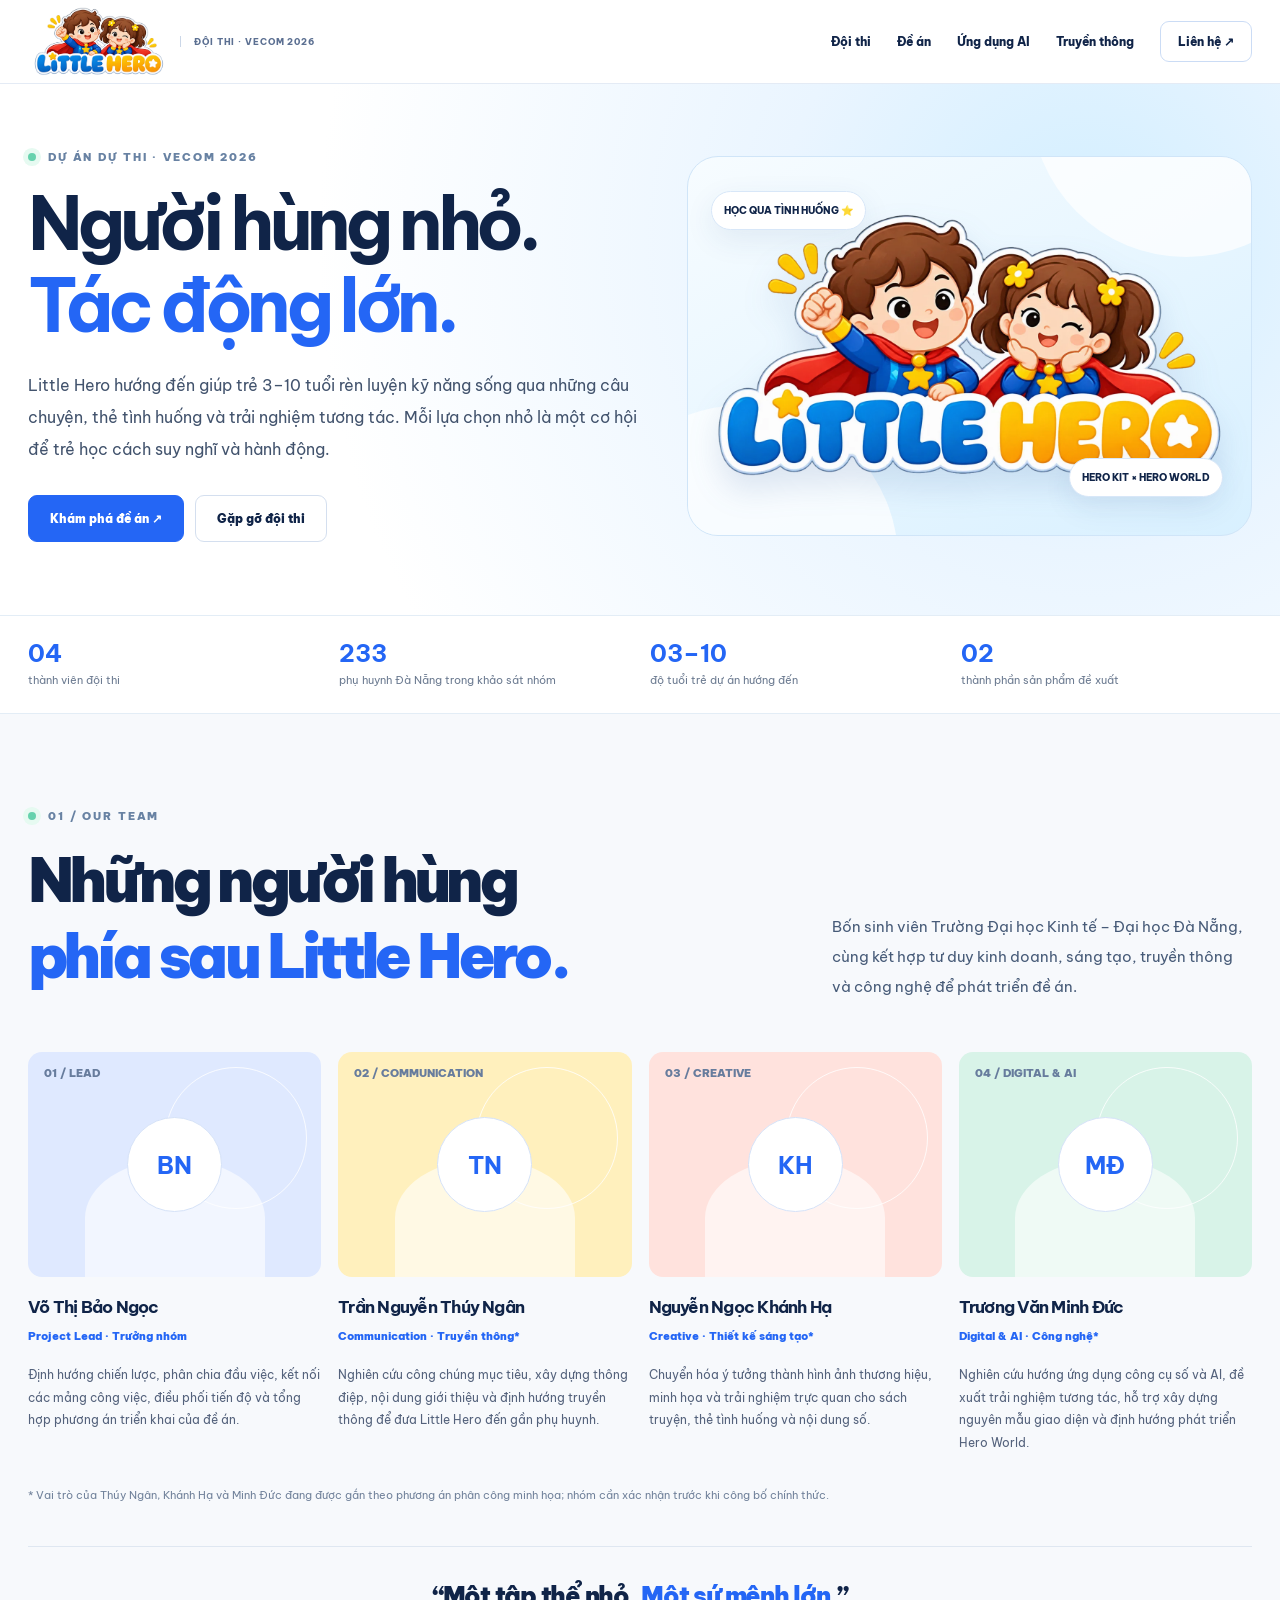
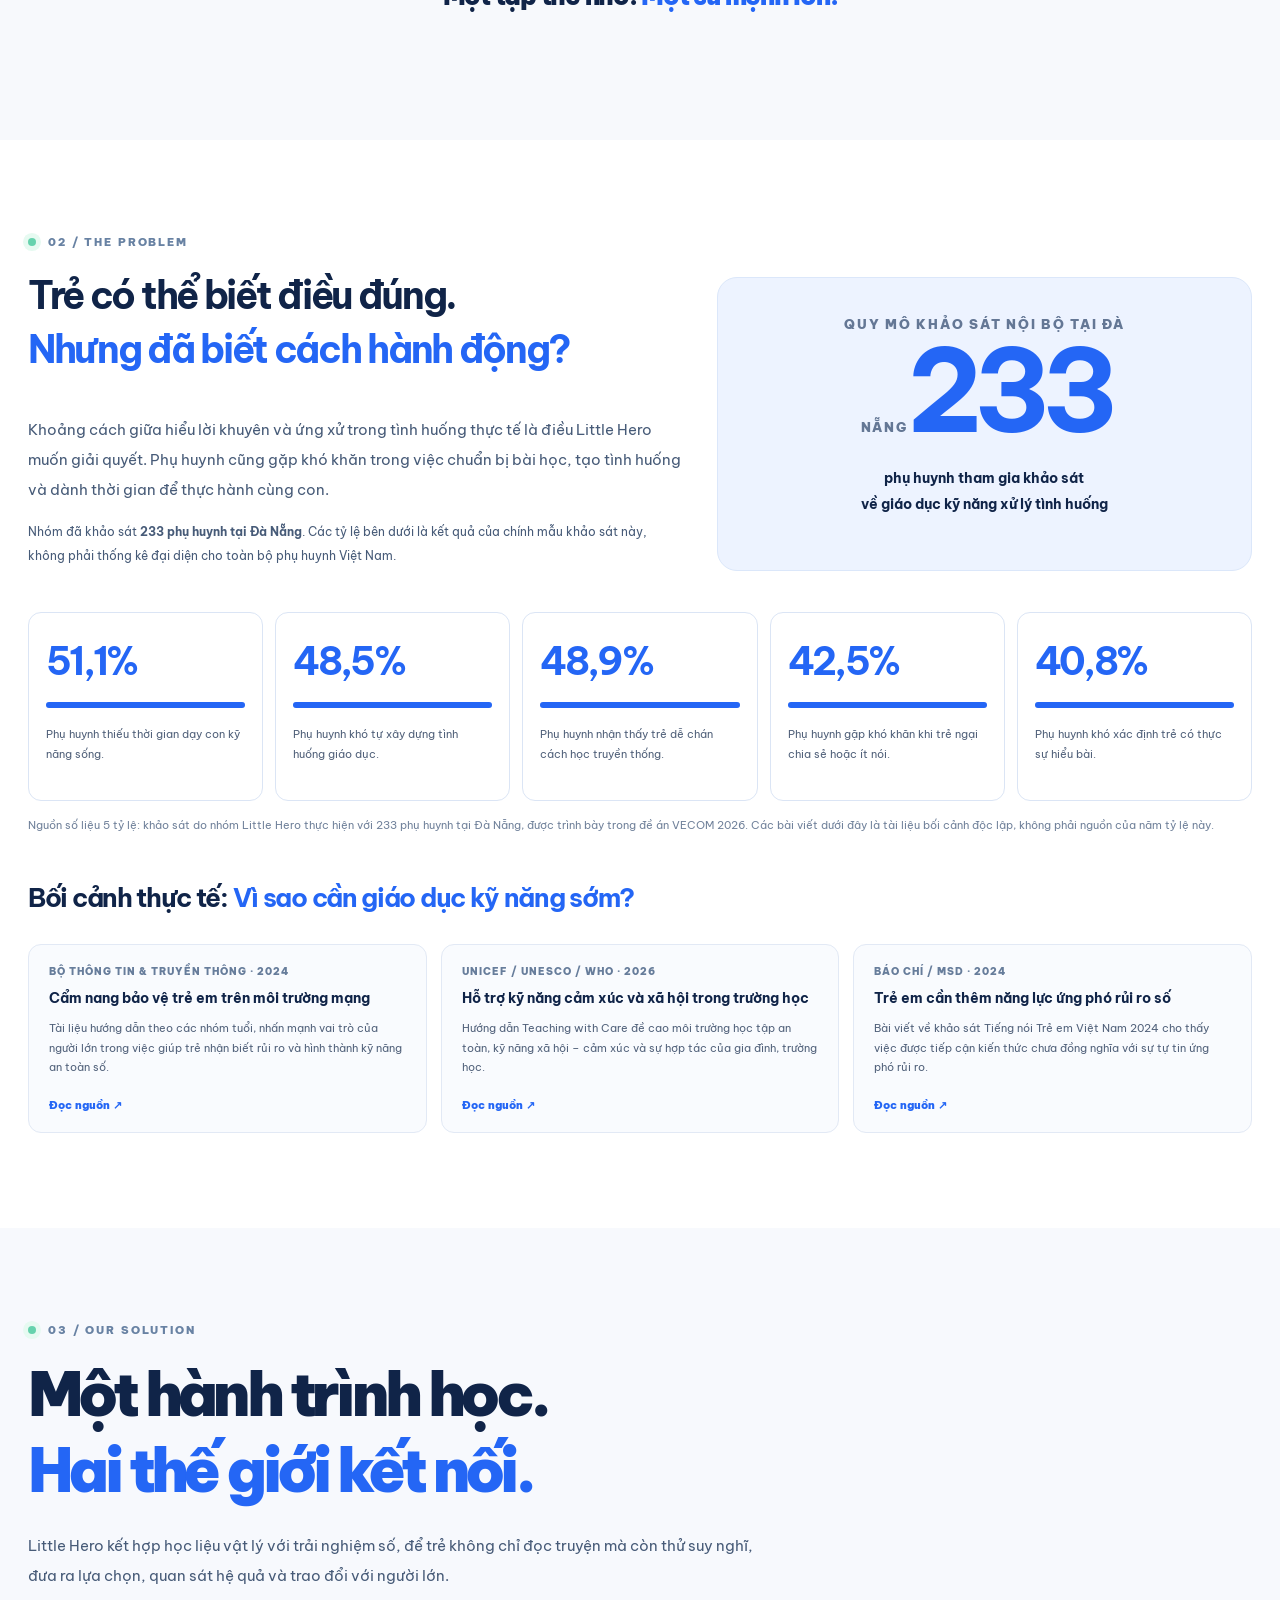
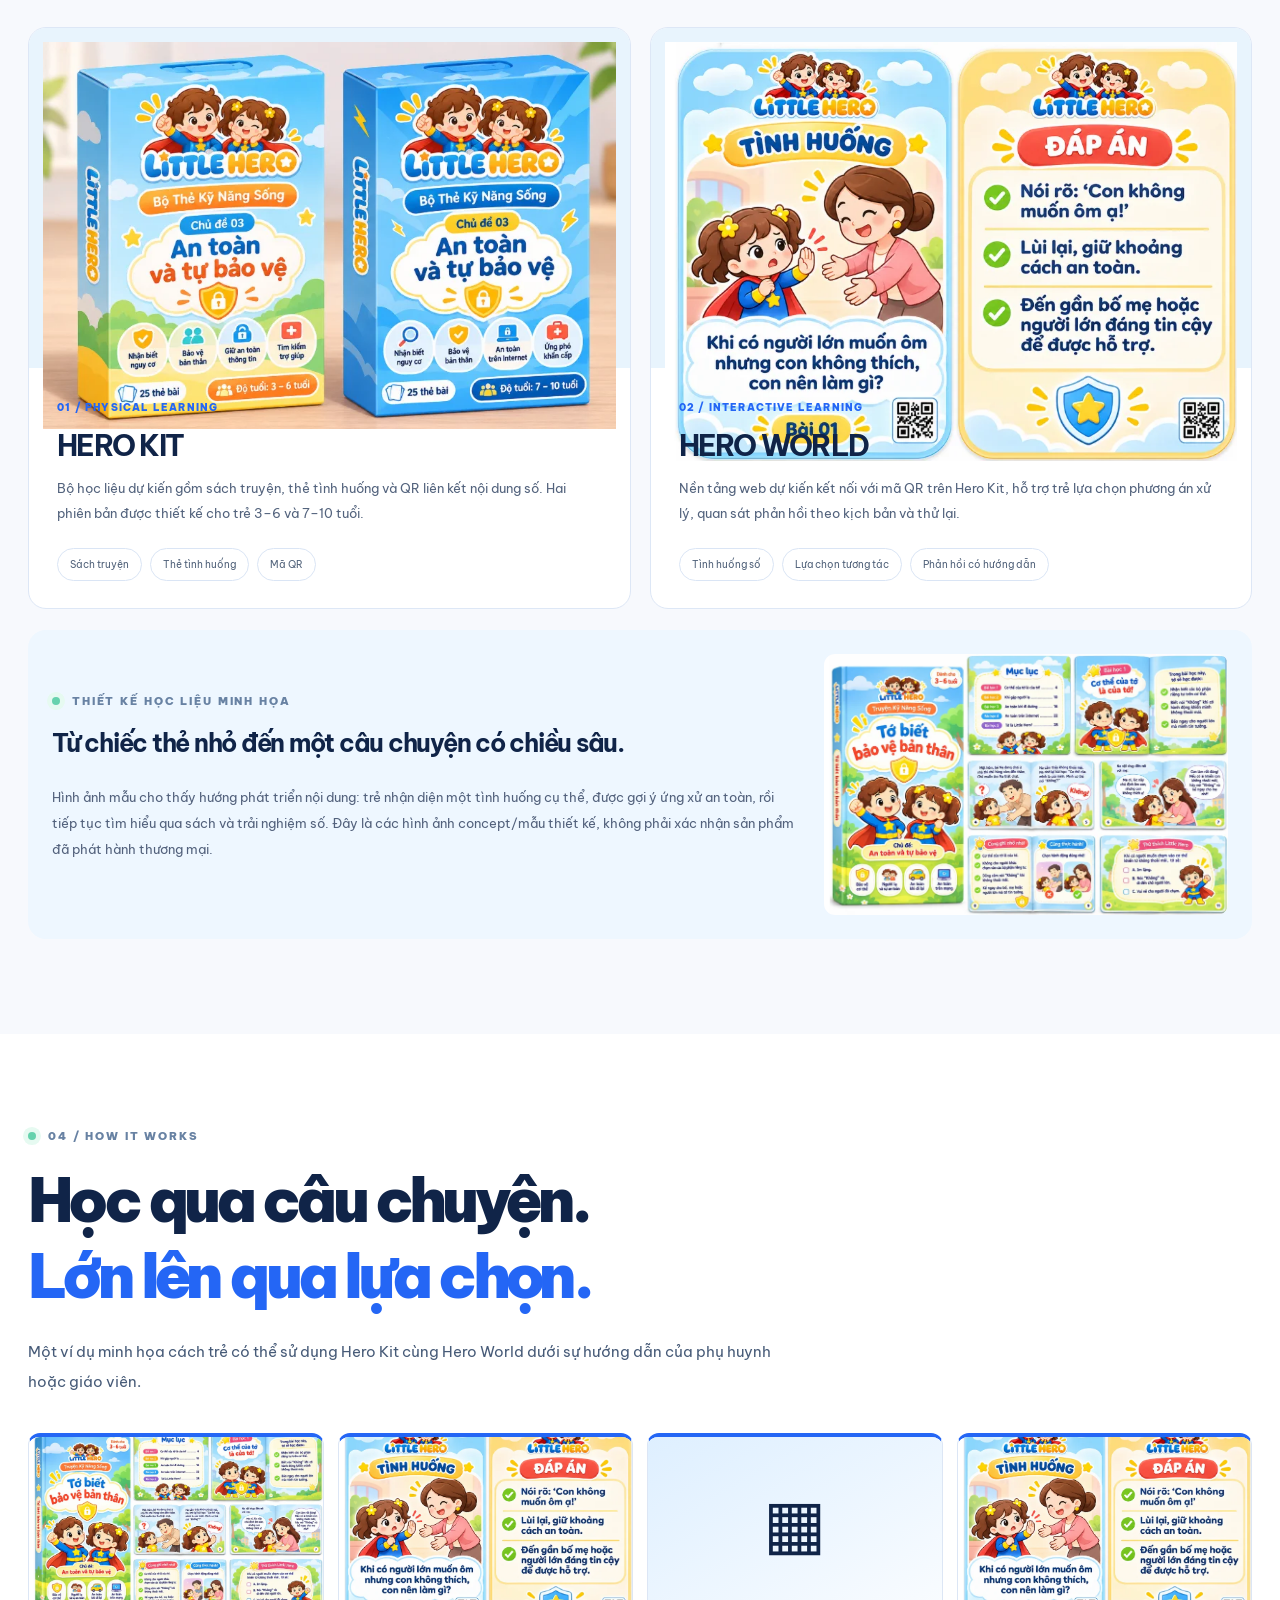
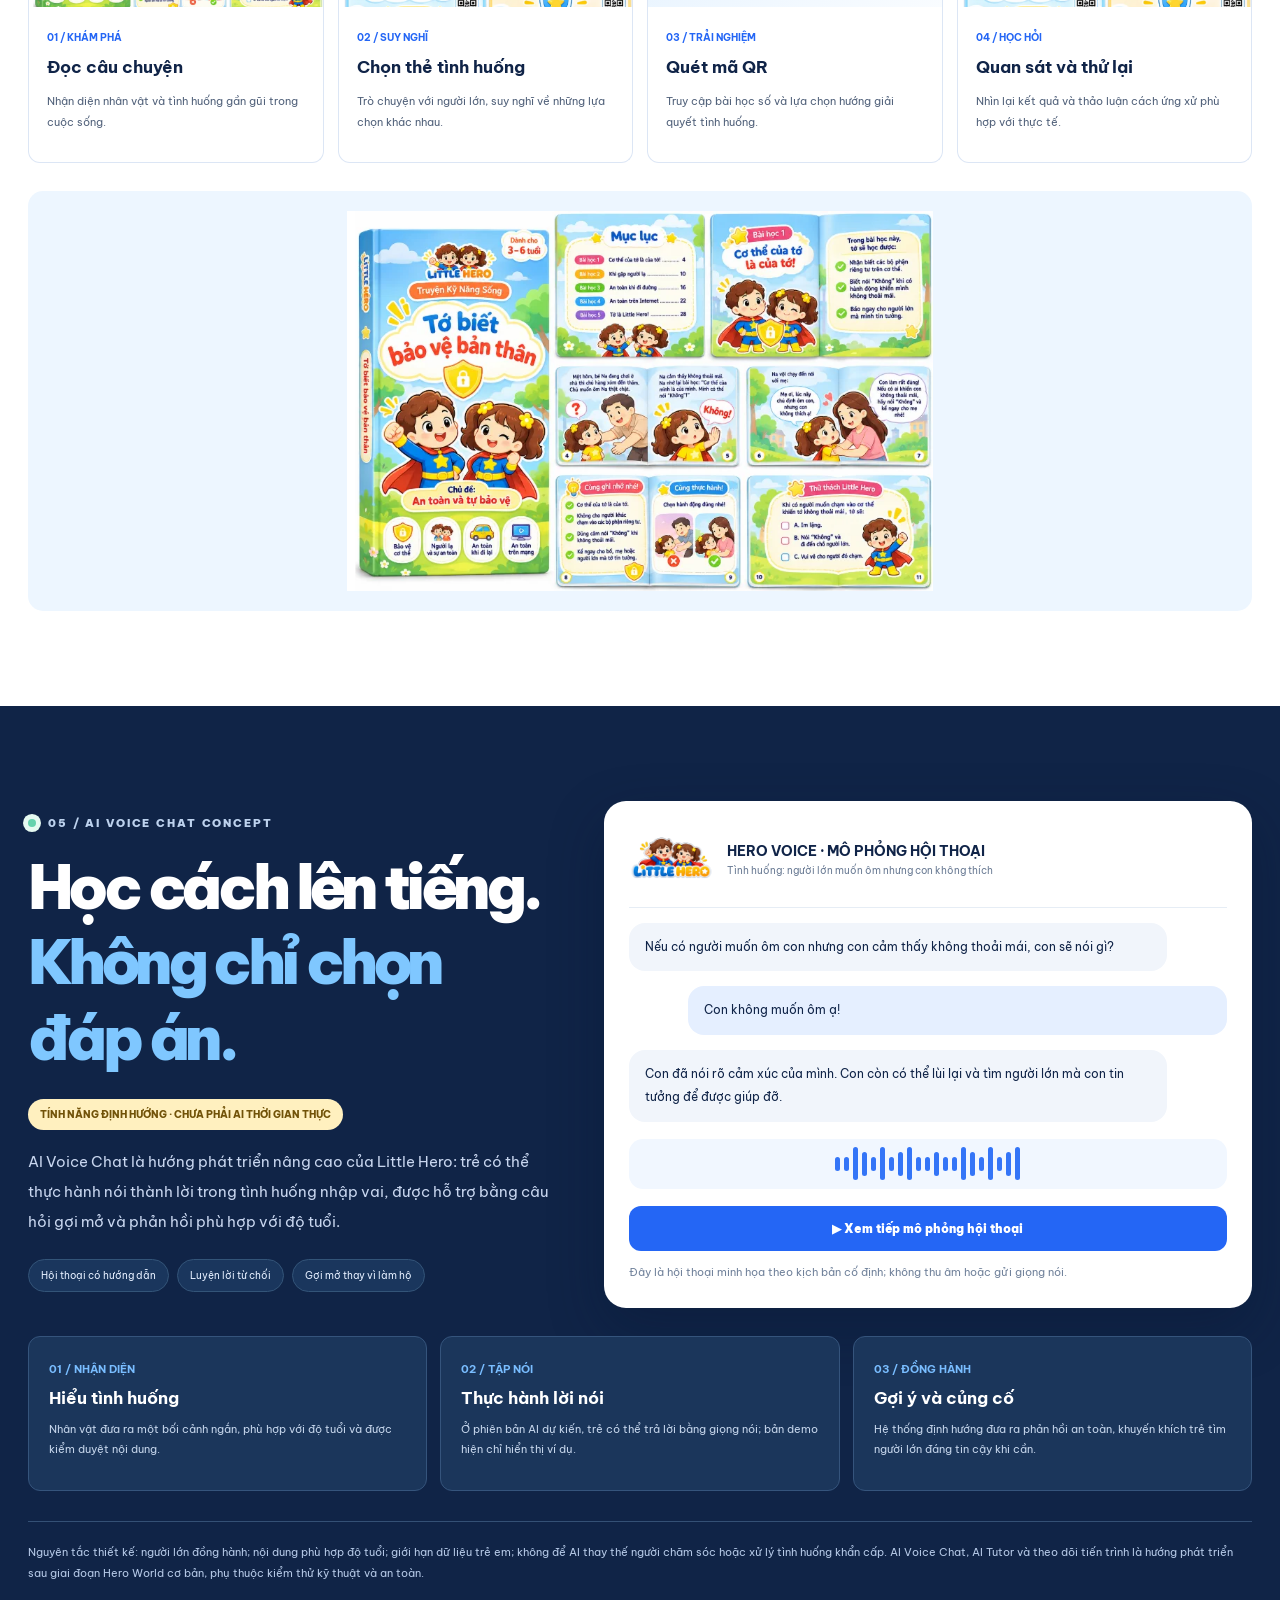
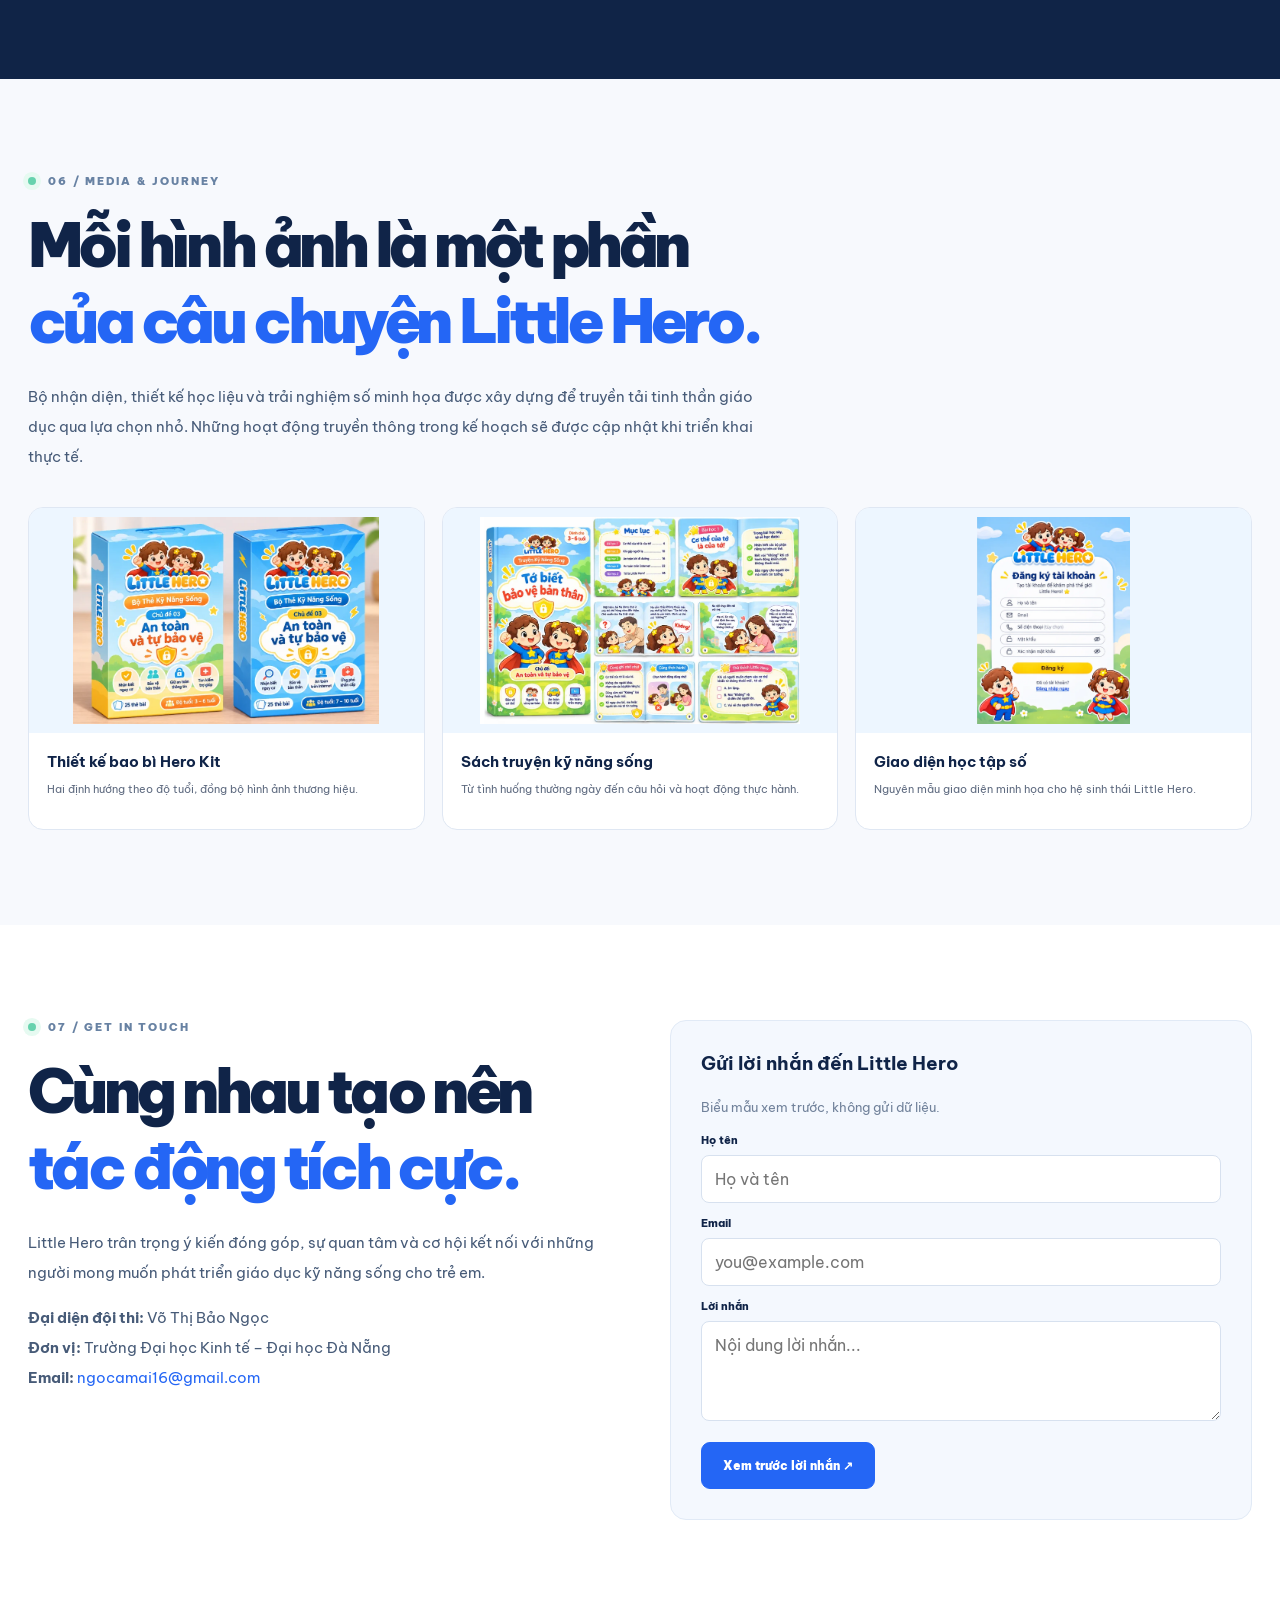
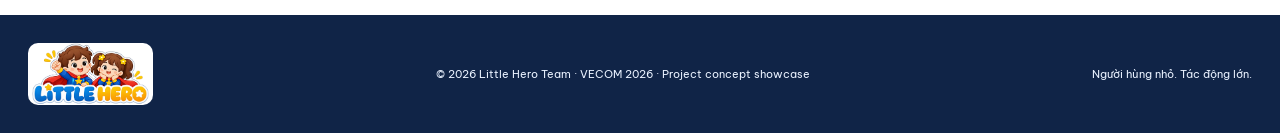
==== index.html @ a2d67148 "Redesign Little Hero site from supplied demo Co-authored-by: Copilot <223556219+Copilot@users.norepl" ====
<!doctype html><html lang="vi"><head><meta charset="utf-8"><meta name="viewport" content="width=device-width,initial-scale=1"><title>Little Hero | Hồ sơ đội thi VECOM 2026</title><meta name="description" content="Little Hero – dự án giáo dục kỹ năng sống cho trẻ em 3–10 tuổi, kết hợp Hero Kit và Hero World."><link rel="stylesheet" href="styles.css"></head><body>
<header class="nav"><div class="wrap nav-in"><a class="brand" href="#home" aria-label="Little Hero - về đầu trang"><img src="assets/little-hero-characters.webp" alt="Logo Little Hero"><small>ĐỘI THI · VECOM 2026</small></a><button class="menu" id="menu" aria-label="Mở menu">☰</button><nav class="navlinks" id="links"><a href="#team">Đội thi</a><a href="#project">Đề án</a><a href="#voice">Ứng dụng AI</a><a href="#media">Truyền thông</a><a class="contactlink" href="#contact">Liên hệ ↗</a></nav></div></header>
<main><section class="hero" id="home"><div class="wrap hero-in"><div><div class="eyebrow">Dự án dự thi · VECOM 2026</div><h1>Người hùng nhỏ.<br><span class="blue">Tác động lớn.</span></h1><p>Little Hero hướng đến giúp trẻ 3–10 tuổi rèn luyện kỹ năng sống qua những câu chuyện, thẻ tình huống và trải nghiệm tương tác. Mỗi lựa chọn nhỏ là một cơ hội để trẻ học cách suy nghĩ và hành động.</p><div class="btnrow"><a class="btn" href="#project">Khám phá đề án ↗</a><a class="btn secondary" href="#team">Gặp gỡ đội thi</a></div></div><div class="visual"><span class="floating float1">HỌC QUA TÌNH HUỐNG ⭐</span><img src="assets/little-hero-characters.webp" alt="Little Hero – hai nhân vật siêu anh hùng nhí"><span class="floating float2">HERO KIT × HERO WORLD</span></div></div></section>
<div class="miniband"><div class="wrap bandgrid"><div><b>04</b><small>thành viên đội thi</small></div><div><b>233</b><small>phụ huynh Đà Nẵng trong khảo sát nhóm</small></div><div><b>03–10</b><small>độ tuổi trẻ dự án hướng đến</small></div><div><b>02</b><small>thành phần sản phẩm đề xuất</small></div></div></div>
<section class="section team" id="team"><div class="wrap"><div class="eyebrow">01 / Our team</div><div class="flexhead"><div><h2 class="title">Những người hùng<br><span class="blue">phía sau Little Hero.</span></h2></div><p class="intro">Bốn sinh viên Trường Đại học Kinh tế – Đại học Đà Nẵng, cùng kết hợp tư duy kinh doanh, sáng tạo, truyền thông và công nghệ để phát triển đề án.</p></div><div class="members">
<article class="member"><div class="portrait"><small>01 / LEAD</small><strong>BN</strong></div><h3>Võ Thị Bảo Ngọc</h3><div class="role">Project Lead · Trưởng nhóm</div><p>Định hướng chiến lược, phân chia đầu việc, kết nối các mảng công việc, điều phối tiến độ và tổng hợp phương án triển khai của đề án.</p></article>
<article class="member"><div class="portrait"><small>02 / COMMUNICATION</small><strong>TN</strong></div><h3>Trần Nguyễn Thúy Ngân</h3><div class="role">Communication · Truyền thông*</div><p>Nghiên cứu công chúng mục tiêu, xây dựng thông điệp, nội dung giới thiệu và định hướng truyền thông để đưa Little Hero đến gần phụ huynh.</p></article>
<article class="member"><div class="portrait"><small>03 / CREATIVE</small><strong>KH</strong></div><h3>Nguyễn Ngọc Khánh Hạ</h3><div class="role">Creative · Thiết kế sáng tạo*</div><p>Chuyển hóa ý tưởng thành hình ảnh thương hiệu, minh họa và trải nghiệm trực quan cho sách truyện, thẻ tình huống và nội dung số.</p></article>
<article class="member"><div class="portrait"><small>04 / DIGITAL & AI</small><strong>MĐ</strong></div><h3>Trương Văn Minh Đức</h3><div class="role">Digital & AI · Công nghệ*</div><p>Nghiên cứu hướng ứng dụng công cụ số và AI, đề xuất trải nghiệm tương tác, hỗ trợ xây dựng nguyên mẫu giao diện và định hướng phát triển Hero World.</p></article>
</div><div class="note" style="margin-top:19px">* Vai trò của Thúy Ngân, Khánh Hạ và Minh Đức đang được gắn theo phương án phân công minh họa; nhóm cần xác nhận trước khi công bố chính thức.</div><div class="teamquote">“Một tập thể nhỏ. <span class="blue">Một sứ mệnh lớn.</span>”</div></div></section>
<section class="section" id="project"><div class="wrap"><div class="eyebrow">02 / The problem</div><div class="problem-grid"><div><h3>Trẻ có thể biết điều đúng.<br><span class="blue">Nhưng đã biết cách hành động?</span></h3><p class="intro">Khoảng cách giữa hiểu lời khuyên và ứng xử trong tình huống thực tế là điều Little Hero muốn giải quyết. Phụ huynh cũng gặp khó khăn trong việc chuẩn bị bài học, tạo tình huống và dành thời gian để thực hành cùng con.</p><p class="intro" style="font-size:12px">Nhóm đã khảo sát <b>233 phụ huynh tại Đà Nẵng</b>. Các tỷ lệ bên dưới là kết quả của chính mẫu khảo sát này, không phải thống kê đại diện cho toàn bộ phụ huynh Việt Nam.</p></div><div class="bigstat"><small>QUY MÔ KHẢO SÁT NỘI BỘ TẠI ĐÀ NẴNG</small><b>233</b><h4>phụ huynh tham gia khảo sát<br>về giáo dục kỹ năng xử lý tình huống</h4></div></div><div class="stats"><article class="stat"><b>51,1%</b><div class="progress"><span style="width:51,1%"></span></div><p>Phụ huynh thiếu thời gian dạy con kỹ năng sống.</p></article><article class="stat"><b>48,5%</b><div class="progress"><span style="width:48,5%"></span></div><p>Phụ huynh khó tự xây dựng tình huống giáo dục.</p></article><article class="stat"><b>48,9%</b><div class="progress"><span style="width:48,9%"></span></div><p>Phụ huynh nhận thấy trẻ dễ chán cách học truyền thống.</p></article><article class="stat"><b>42,5%</b><div class="progress"><span style="width:42,5%"></span></div><p>Phụ huynh gặp khó khăn khi trẻ ngại chia sẻ hoặc ít nói.</p></article><article class="stat"><b>40,8%</b><div class="progress"><span style="width:40,8%"></span></div><p>Phụ huynh khó xác định trẻ có thực sự hiểu bài.</p></article></div><p class="note" style="margin-top:15px">Nguồn số liệu 5 tỷ lệ: khảo sát do nhóm Little Hero thực hiện với 233 phụ huynh tại Đà Nẵng, được trình bày trong đề án VECOM 2026. Các bài viết dưới đây là tài liệu bối cảnh độc lập, không phải nguồn của năm tỷ lệ này.</p>
<h3 style="margin-top:45px;font-size:26px;letter-spacing:-.05em">Bối cảnh thực tế: <span class="blue">Vì sao cần giáo dục kỹ năng sớm?</span></h3><div class="evidence"><article><small>BỘ THÔNG TIN & TRUYỀN THÔNG · 2024</small><b>Cẩm nang bảo vệ trẻ em trên môi trường mạng</b><p>Tài liệu hướng dẫn theo các nhóm tuổi, nhấn mạnh vai trò của người lớn trong việc giúp trẻ nhận biết rủi ro và hình thành kỹ năng an toàn số.</p><a target="_blank" rel="noopener" href="https://mst.gov.vn/ra-mat-cam-nang-bao-ve-tre-em-tren-moi-truong-mang-nam-2024-197241219110837884.htm">Đọc nguồn ↗</a></article><article><small>UNICEF / UNESCO / WHO · 2026</small><b>Hỗ trợ kỹ năng cảm xúc và xã hội trong trường học</b><p>Hướng dẫn Teaching with Care đề cao môi trường học tập an toàn, kỹ năng xã hội – cảm xúc và sự hợp tác của gia đình, trường học.</p><a target="_blank" rel="noopener" href="https://www.who.int/publications/i/item/9789240124912">Đọc nguồn ↗</a></article><article><small>BÁO CHÍ / MSD · 2024</small><b>Trẻ em cần thêm năng lực ứng phó rủi ro số</b><p>Bài viết về khảo sát Tiếng nói Trẻ em Việt Nam 2024 cho thấy việc được tiếp cận kiến thức chưa đồng nghĩa với sự tự tin ứng phó rủi ro.</p><a target="_blank" rel="noopener" href="https://ictvietnam.vn/ba-giai-phap-nham-ho-tro-bao-ve-tre-em-an-toan-tren-moi-truong-mang-67249.html">Đọc nguồn ↗</a></article></div></div></section>
<section class="section soft"><div class="wrap"><div class="eyebrow">03 / Our solution</div><h2 class="title">Một hành trình học.<br><span class="blue">Hai thế giới kết nối.</span></h2><p class="intro">Little Hero kết hợp học liệu vật lý với trải nghiệm số, để trẻ không chỉ đọc truyện mà còn thử suy nghĩ, đưa ra lựa chọn, quan sát hệ quả và trao đổi với người lớn.</p><div class="products"><article class="productcard"><div class="productimage"><img src="assets/hero-kit-packaging.webp" alt="Mockup hộp Hero Kit hai nhóm tuổi"></div><div class="content"><small>01 / PHYSICAL LEARNING</small><h3>HERO KIT</h3><p>Bộ học liệu dự kiến gồm sách truyện, thẻ tình huống và QR liên kết nội dung số. Hai phiên bản được thiết kế cho trẻ 3–6 và 7–10 tuổi.</p><div class="chips"><span>Sách truyện</span><span>Thẻ tình huống</span><span>Mã QR</span></div></div></article><article class="productcard"><div class="productimage"><img src="assets/hero-kit-cards.webp" alt="Mẫu thẻ tình huống và đáp án Little Hero"></div><div class="content"><small>02 / INTERACTIVE LEARNING</small><h3>HERO WORLD</h3><p>Nền tảng web dự kiến kết nối với mã QR trên Hero Kit, hỗ trợ trẻ lựa chọn phương án xử lý, quan sát phản hồi theo kịch bản và thử lại.</p><div class="chips"><span>Tình huống số</span><span>Lựa chọn tương tác</span><span>Phản hồi có hướng dẫn</span></div></div></article></div><div class="feature"><div><div class="eyebrow">Thiết kế học liệu minh họa</div><h3>Từ chiếc thẻ nhỏ đến một câu chuyện có chiều sâu.</h3><p>Hình ảnh mẫu cho thấy hướng phát triển nội dung: trẻ nhận diện một tình huống cụ thể, được gợi ý ứng xử an toàn, rồi tiếp tục tìm hiểu qua sách và trải nghiệm số. Đây là các hình ảnh concept/mẫu thiết kế, không phải xác nhận sản phẩm đã phát hành thương mại.</p></div><img src="assets/little-hero-storybook.webp" alt="Các trang truyện và bài tập thực hành Little Hero"></div></div></section>
<section class="section"><div class="wrap"><div class="eyebrow">04 / How it works</div><h2 class="title">Học qua câu chuyện.<br><span class="blue">Lớn lên qua lựa chọn.</span></h2><p class="intro">Một ví dụ minh họa cách trẻ có thể sử dụng Hero Kit cùng Hero World dưới sự hướng dẫn của phụ huynh hoặc giáo viên.</p><div class="steps"><article class="step"><img src="assets/little-hero-storybook.webp" alt="Bìa và các trang sách truyện"><div class="steptext"><b>01 / KHÁM PHÁ</b><h3>Đọc câu chuyện</h3><p>Nhận diện nhân vật và tình huống gần gũi trong cuộc sống.</p></div></article><article class="step"><img src="assets/hero-kit-cards.webp" alt="Bộ thẻ tình huống"><div class="steptext"><b>02 / SUY NGHĨ</b><h3>Chọn thẻ tình huống</h3><p>Trò chuyện với người lớn, suy nghĩ về những lựa chọn khác nhau.</p></div></article><article class="step"><div style="height:170px;display:grid;place-items:center;background:linear-gradient(150deg,#deefff,#f9fcff)"><span style="font-size:67px">▦</span></div><div class="steptext"><b>03 / TRẢI NGHIỆM</b><h3>Quét mã QR</h3><p>Truy cập bài học số và lựa chọn hướng giải quyết tình huống.</p></div></article><article class="step"><img src="assets/hero-kit-cards.webp" alt="Gợi ý phương án và phản hồi trên thẻ"><div class="steptext"><b>04 / HỌC HỎI</b><h3>Quan sát và thử lại</h3><p>Nhìn lại kết quả và thảo luận cách ứng xử phù hợp với thực tế.</p></div></article></div><div class="visualflow"><img src="assets/little-hero-storybook.webp" alt="Minh họa sách truyện từng trang từ câu chuyện đến phần thực hành"></div></div></section>
<section class="section voice" id="voice"><div class="wrap"><div class="voicegrid"><div><div class="eyebrow">05 / AI Voice Chat concept</div><h2 class="title">Học cách lên tiếng.<br><span style="color:#7fc7ff">Không chỉ chọn đáp án.</span></h2><span class="mini-flag">TÍNH NĂNG ĐỊNH HƯỚNG · CHƯA PHẢI AI THỜI GIAN THỰC</span><p class="intro">AI Voice Chat là hướng phát triển nâng cao của Little Hero: trẻ có thể thực hành nói thành lời trong tình huống nhập vai, được hỗ trợ bằng câu hỏi gợi mở và phản hồi phù hợp với độ tuổi.</p><div class="chips"><span>Hội thoại có hướng dẫn</span><span>Luyện lời từ chối</span><span>Gợi mở thay vì làm hộ</span></div></div><div class="voicepanel"><div class="voicehead"><img src="assets/little-hero-characters.webp" alt="Logo Little Hero"><div><strong>HERO VOICE · MÔ PHỎNG HỘI THOẠI</strong><small>Tình huống: người lớn muốn ôm nhưng con không thích</small></div></div><div class="bubble ai">Nếu có người muốn ôm con nhưng con cảm thấy không thoải mái, con sẽ nói gì?</div><div class="bubble user">Con không muốn ôm ạ!</div><div class="bubble ai">Con đã nói rõ cảm xúc của mình. Con còn có thể lùi lại và tìm người lớn mà con tin tưởng để được giúp đỡ.</div><div class="wave"><i></i><i></i><i></i><i></i><i></i><i></i><i></i><i></i><i></i><i></i><i></i><i></i><i></i><i></i><i></i><i></i><i></i><i></i><i></i><i></i><i></i></div><button class="mic" id="voice-btn" type="button">▶ Xem tiếp mô phỏng hội thoại</button><p class="note" id="voice-note" style="margin:12px 0 0">Đây là hội thoại minh họa theo kịch bản cố định; không thu âm hoặc gửi giọng nói.</p></div></div><div class="workflow"><article><b>01 / NHẬN DIỆN</b><h3>Hiểu tình huống</h3><p>Nhân vật đưa ra một bối cảnh ngắn, phù hợp với độ tuổi và được kiểm duyệt nội dung.</p></article><article><b>02 / TẬP NÓI</b><h3>Thực hành lời nói</h3><p>Ở phiên bản AI dự kiến, trẻ có thể trả lời bằng giọng nói; bản demo hiện chỉ hiển thị ví dụ.</p></article><article><b>03 / ĐỒNG HÀNH</b><h3>Gợi ý và củng cố</h3><p>Hệ thống định hướng đưa ra phản hồi an toàn, khuyến khích trẻ tìm người lớn đáng tin cậy khi cần.</p></article></div><div class="voicesafety">Nguyên tắc thiết kế: người lớn đồng hành; nội dung phù hợp độ tuổi; giới hạn dữ liệu trẻ em; không để AI thay thế người chăm sóc hoặc xử lý tình huống khẩn cấp. AI Voice Chat, AI Tutor và theo dõi tiến trình là hướng phát triển sau giai đoạn Hero World cơ bản, phụ thuộc kiểm thử kỹ thuật và an toàn.</div></div></section>
<section class="section soft" id="media"><div class="wrap"><div class="eyebrow">06 / Media & journey</div><h2 class="title">Mỗi hình ảnh là một phần<br><span class="blue">của câu chuyện Little Hero.</span></h2><p class="intro">Bộ nhận diện, thiết kế học liệu và trải nghiệm số minh họa được xây dựng để truyền tải tinh thần giáo dục qua lựa chọn nhỏ. Những hoạt động truyền thông trong kế hoạch sẽ được cập nhật khi triển khai thực tế.</p><div class="gallery"><article><img src="assets/hero-kit-packaging.webp" alt="Bộ hộp sản phẩm Hero Kit"><div><b>Thiết kế bao bì Hero Kit</b><p>Hai định hướng theo độ tuổi, đồng bộ hình ảnh thương hiệu.</p></div></article><article><img src="assets/little-hero-storybook.webp" alt="Bộ truyện tranh minh họa"><div><b>Sách truyện kỹ năng sống</b><p>Từ tình huống thường ngày đến câu hỏi và hoạt động thực hành.</p></div></article><article><img src="assets/hero-world-registration-concept.webp" alt="Giao diện đăng ký tài khoản Little Hero"><div><b>Giao diện học tập số</b><p>Nguyên mẫu giao diện minh họa cho hệ sinh thái Little Hero.</p></div></article></div></div></section>
<section class="section" id="contact"><div class="wrap contact-grid"><div><div class="eyebrow">07 / Get in touch</div><h2 class="title">Cùng nhau tạo nên<br><span class="blue">tác động tích cực.</span></h2><p class="intro">Little Hero trân trọng ý kiến đóng góp, sự quan tâm và cơ hội kết nối với những người mong muốn phát triển giáo dục kỹ năng sống cho trẻ em.</p><p class="intro"><b>Đại diện đội thi:</b> Võ Thị Bảo Ngọc<br><b>Đơn vị:</b> Trường Đại học Kinh tế – Đại học Đà Nẵng<br><b>Email:</b> <a style="color:var(--blue)" href="mailto:ngocamai16@gmail.com">ngocamai16@gmail.com</a></p></div><div class="contact-card"><h3>Gửi lời nhắn đến Little Hero</h3><p class="note">Biểu mẫu xem trước, không gửi dữ liệu.</p><form id="contactform"><label for="name">Họ tên</label><input id="name" required placeholder="Họ và tên"><label for="email">Email</label><input id="email" type="email" required placeholder="you@example.com"><label for="message">Lời nhắn</label><textarea id="message" required placeholder="Nội dung lời nhắn..."></textarea><button type="submit" class="btn" style="margin-top:17px">Xem trước lời nhắn ↗</button></form></div></div></section></main>
<footer class="footer"><div class="wrap foot"><img src="assets/little-hero-characters.webp" alt="Logo Little Hero"><span>© 2026 Little Hero Team · VECOM 2026 · Project concept showcase</span><span>Người hùng nhỏ. Tác động lớn.</span></div></footer>
<div class="modal" id="modal" role="dialog" aria-modal="true"><div><h3>Xem trước lời nhắn</h3><div id="preview"></div><small class="muted">Không có thông tin nào được gửi đi.</small><br><button class="btn" id="close-modal">Đóng</button></div></div>
<script src="script.js" defer></script></body></html>
---- styles.css ----
@import url('https://fonts.googleapis.com/css2?family=Be+Vietnam+Pro:wght@400;500;600;700;800;900&display=swap');
:root{--ink:#102448;--muted:#5d6c85;--blue:#2466f5;--sky:#d7f1ff;--gold:#ffb900;--line:#dfe7f1;--soft:#f6f9fd}*{box-sizing:border-box}html{scroll-behavior:smooth;scroll-padding-top:95px}body{margin:0;color:var(--ink);font-family:'Be Vietnam Pro',Arial,sans-serif;background:white}img{max-width:100%;display:block}a{color:inherit;text-decoration:none}button,input,textarea{font:inherit}button{cursor:pointer}.wrap{width:min(1250px,calc(100% - 56px));margin:auto}.nav{height:84px;position:sticky;z-index:90;top:0;border-bottom:1px solid #e4ebf5;background:#ffffffed;backdrop-filter:blur(18px)}.nav-in{height:100%;display:flex;align-items:center;justify-content:space-between;gap:25px}.brand{display:flex;align-items:center;gap:10px}.brand img{width:142px;height:69px;object-fit:contain}.brand small{font-size:9px;font-weight:800;letter-spacing:.1em;color:#5c7092;border-left:1px solid #cbd7e8;padding-left:13px}.navlinks{display:flex;align-items:center;gap:26px}.navlinks a{font-size:12px;font-weight:800;white-space:nowrap}.navlinks a:hover,.navlinks a.active{color:var(--blue)}.navlinks .contactlink{border:1px solid #cbdcf5;border-radius:9px;padding:12px 17px}.menu{display:none;background:white;border:1px solid var(--line);border-radius:8px;padding:8px 12px}.section{padding:95px 0}.eyebrow{text-transform:uppercase;color:#6882a3;font-size:11px;font-weight:900;letter-spacing:.17em;margin-bottom:19px;display:flex;gap:12px;align-items:center}.eyebrow:before{content:'';width:8px;height:8px;background:#66d2ad;box-shadow:0 0 0 5px #e6faf1;border-radius:50%}h1,h2,h3,p{margin-top:0}.title{font-size:clamp(37px,4.8vw,67px);letter-spacing:-.075em;line-height:1.23;font-weight:900;margin-bottom:24px}.blue{color:var(--blue)}.intro{font-size:15px;line-height:2;color:#475b78;max-width:750px}.hero{background:radial-gradient(circle at 85% 30%,#d1eeff 0,#eaf5ff 27%,#fff 67%);padding:66px 0 73px;overflow:hidden}.hero-in{display:grid;grid-template-columns:1fr .92fr;gap:45px;align-items:center}.hero h1{font-size:clamp(48px,5.7vw,83px);letter-spacing:-.077em;line-height:1.12;margin:18px 0 23px}.hero p{font-size:16px;line-height:2;max-width:620px;color:#42536d}.visual{position:relative;background:linear-gradient(150deg,#f7fcff,#d8f0ff);border:1px solid #d0e5f8;border-radius:31px;min-height:380px;display:grid;place-items:center;overflow:hidden}.visual:before,.visual:after{content:'';position:absolute;border-radius:50%;background:#ffffffba;width:310px;height:310px;left:-100px;bottom:-180px}.visual:after{left:auto;right:-90px;top:-210px}.visual img{width:96%;filter:drop-shadow(0 16px 15px #3760a025);position:relative;z-index:2}.floating{position:absolute;z-index:3;background:white;border:1px solid #d8e7f8;border-radius:30px;padding:12px;font-size:10px;font-weight:800;box-shadow:0 10px 30px #1f477a16}.float1{left:4%;top:9%}.float2{right:5%;bottom:10%}.btnrow{display:flex;gap:11px;flex-wrap:wrap;margin-top:30px}.btn{border:1px solid var(--blue);border-radius:9px;background:var(--blue);color:white;padding:15px 21px;display:inline-block;font-size:12px;font-weight:900}.btn.secondary{background:white;color:var(--ink);border-color:#d4dfef}.miniband{border-top:1px solid #e3edf6;border-bottom:1px solid #e3edf6;padding:22px 0;background:#fff}.bandgrid{display:grid;grid-template-columns:repeat(4,1fr);gap:20px}.bandgrid b{display:block;font-size:24px;color:var(--blue)}.bandgrid small{color:#6c7b91;font-size:11px;line-height:1.8}.team{background:#f7f9fc}.flexhead{display:flex;justify-content:space-between;align-items:end;gap:25px}.flexhead .intro{max-width:420px}.members{display:grid;grid-template-columns:repeat(4,1fr);gap:17px;margin-top:35px}.member{min-width:0}.portrait{height:225px;border-radius:14px;display:grid;place-items:center;position:relative;overflow:hidden}.member:nth-child(1) .portrait{background:#dfe9ff}.member:nth-child(2) .portrait{background:#fff0bd}.member:nth-child(3) .portrait{background:#ffe2dd}.member:nth-child(4) .portrait{background:#d8f3e8}.portrait:before{content:'';position:absolute;border:1px solid #ffffffcc;border-radius:50%;width:140px;height:140px;right:14px;top:15px}.portrait:after{content:'';position:absolute;background:#fff9;border-radius:100% 100% 0 0;width:180px;height:118px;bottom:0}.portrait strong{z-index:1;background:white;border:1px solid #d5e2f8;border-radius:50%;width:95px;height:95px;display:grid;place-items:center;color:var(--blue);font-size:24px}.portrait small{position:absolute;top:14px;left:16px;color:#677c9d;font-size:11px;font-weight:900}.member h3{font-size:17px;letter-spacing:-.045em;line-height:1.5;margin:18px 0 8px}.role{font-size:11px;color:var(--blue);font-weight:900;min-height:35px}.member p{color:#54627c;font-size:12px;line-height:1.9}.note{font-size:11px;color:#71829b;line-height:1.8}.teamquote{margin-top:40px;padding:33px;border-top:1px solid #dfe7f1;text-align:center;font-size:25px;font-weight:900;letter-spacing:-.05em}.problem-grid{display:grid;grid-template-columns:1.1fr .9fr;align-items:center;gap:35px}.problem-grid h3{font-size:clamp(27px,3vw,39px);letter-spacing:-.06em;line-height:1.42}.bigstat{background:#edf3ff;border:1px solid #dbe7fa;border-radius:20px;text-align:center;padding:35px 20px}.bigstat b{font-size:clamp(75px,9vw,126px);line-height:1;letter-spacing:-.09em;color:var(--blue)}.bigstat h4{font-size:14px;line-height:1.8}.bigstat small{font-weight:900;letter-spacing:.13em;color:#647795}.stats{display:grid;grid-template-columns:repeat(5,1fr);gap:12px;margin-top:32px}.stat{padding:24px 17px;border-radius:13px;border:1px solid #dbe5f5;min-height:170px}.stat b{font-size:38px;color:var(--blue);letter-spacing:-.07em}.progress{background:#e9eff9;height:6px;border-radius:10px;margin:17px 0}.progress span{display:block;height:100%;background:var(--blue);border-radius:10px}.stat p{font-size:11px;line-height:1.8;color:#51617a}.evidence{margin-top:30px;display:grid;grid-template-columns:repeat(3,1fr);gap:14px}.evidence article{border:1px solid #e2e9f5;border-radius:13px;background:#f9fbfe;padding:20px;display:flex;flex-direction:column;gap:9px}.evidence small{color:#677d9b;font-weight:900;font-size:10px;letter-spacing:.1em}.evidence b{font-size:14px;line-height:1.65}.evidence p{font-size:11px;line-height:1.8;color:#52627b;flex:1}.evidence a{color:var(--blue);font-weight:900;font-size:11px}.soft{background:#f7f9fd}.products{display:grid;grid-template-columns:1fr 1fr;gap:19px;margin-top:36px}.productcard{border:1px solid #dde7f6;background:white;border-radius:18px;overflow:hidden}.productcard .productimage{height:340px;background:#e8f4fd;display:grid;place-items:center;padding:14px}.productcard .productimage img{max-height:100%;width:100%;object-fit:contain}.productcard .content{padding:27px 28px}.content small{color:var(--blue);font-weight:900;letter-spacing:.12em;font-size:10px}.content h3{font-size:29px;letter-spacing:-.06em;margin:12px 0}.content p{font-size:13px;line-height:1.9;color:#53637d}.chips{display:flex;flex-wrap:wrap;gap:8px;margin-top:22px}.chips span{border:1px solid #dae5f5;border-radius:30px;padding:9px 12px;font-size:10px;color:#51627a}.feature{margin-top:21px;display:grid;grid-template-columns:1.3fr .7fr;gap:23px;align-items:center;background:#eef7ff;padding:24px;border-radius:18px}.feature img{border-radius:11px;max-height:310px;object-fit:contain}.feature h3{font-size:25px;letter-spacing:-.05em}.feature p{font-size:13px;line-height:2;color:#52617c}.steps{display:grid;grid-template-columns:repeat(4,1fr);gap:14px;margin-top:36px}.step{border:1px solid #dce6f5;border-top:4px solid var(--blue);background:white;border-radius:12px;overflow:hidden}.step img{width:100%;height:170px;object-fit:cover}.step .steptext{padding:18px}.step b{color:var(--blue);font-size:10px}.step h3{font-size:17px;line-height:1.5;margin:10px 0}.step p{font-size:11px;line-height:1.9;color:#52627b}.visualflow{margin-top:28px;padding:20px;background:#edf6ff;border-radius:15px}.visualflow img{margin:auto;max-height:380px;object-fit:contain}.voice{background:#102447;color:white}.voice .eyebrow{color:#bdd2ee}.voice .title{color:white}.voice .intro{color:#c8d6ef}.voicegrid{display:grid;grid-template-columns:.9fr 1.1fr;gap:45px;align-items:center}.voice .chips span{background:#1a365d;color:#e5efff;border-color:#335478}.voicepanel{background:white;color:var(--ink);padding:25px;border-radius:22px;box-shadow:0 20px 55px #06152f55}.voicehead{display:flex;gap:13px;align-items:center;border-bottom:1px solid #e6edf5;padding-bottom:16px}.voicehead img{width:85px;height:65px;object-fit:contain}.voicehead strong{font-size:14px}.voicehead small{display:block;font-size:10px;color:#6b7c95;margin-top:4px}.bubble{padding:13px 16px;border-radius:16px;margin:15px 0;font-size:12px;line-height:1.9;max-width:90%}.bubble.user{margin-left:auto;background:#e5efff}.bubble.ai{background:#f1f5fb}.wave{height:50px;display:flex;align-items:center;justify-content:center;gap:4px;background:#f1f7ff;border-radius:14px;margin:17px 0}.wave i{background:#3475f7;width:5px;height:14px;border-radius:4px}.wave i:nth-child(3n){height:33px}.wave i:nth-child(4n){height:24px}.mic{width:100%;background:var(--blue);color:white;border:0;border-radius:12px;padding:15px;font-weight:900;font-size:12px}.mic:disabled{background:#94a9d2;cursor:not-allowed}.voicesafety{border-top:1px solid #345075;margin-top:30px;padding-top:20px;color:#b5c9e7;font-size:11px;line-height:1.9}.workflow{display:grid;grid-template-columns:repeat(3,1fr);gap:13px;margin-top:28px}.workflow article{background:#1b365b;border:1px solid #35547c;border-radius:12px;padding:20px}.workflow b{color:#79bdff;font-size:11px}.workflow h3{font-size:17px;margin:10px 0}.workflow p{font-size:11px;color:#c5d5eb;line-height:1.85}.gallery{display:grid;grid-template-columns:1fr 1fr 1fr;gap:17px;margin-top:35px}.gallery article{border:1px solid #dfe7f3;border-radius:15px;overflow:hidden;background:white}.gallery img{width:100%;height:225px;object-fit:contain;background:#edf6ff;padding:9px}.gallery article div{padding:18px}.gallery b{font-size:15px}.gallery p{font-size:11px;line-height:1.9;color:#5f6b80;margin-top:8px}.contact-grid{display:grid;grid-template-columns:1fr 1fr;gap:60px}.contact-card{background:#f4f8fe;border:1px solid #e1eaf6;border-radius:16px;padding:30px}.contact-card p{font-size:13px;line-height:2}.contact-card a{color:var(--blue);font-weight:800}.contact-card label{font-size:11px;font-weight:800;display:block;margin:13px 0 8px}.contact-card input,.contact-card textarea{width:100%;padding:13px;border:1px solid #d7e1ef;border-radius:8px;background:white}.contact-card textarea{height:100px}.footer{background:#102447;color:#eaf2ff;padding:28px 0}.foot{display:flex;gap:15px;justify-content:space-between;align-items:center;font-size:11px}.foot img{width:125px;background:white;border-radius:10px}.modal{display:none;position:fixed;z-index:99;inset:0;background:#091c3cbf;align-items:center;justify-content:center;padding:20px}.modal.show{display:flex}.modal>div{padding:30px;background:white;border-radius:16px;width:min(500px,100%)}.modal p{white-space:pre-wrap;overflow-wrap:anywhere;font-size:13px}.modal button{margin-top:13px}.muted{color:#687b96}.mini-flag{background:#fff0bf;color:#715208;padding:9px 12px;border-radius:30px;display:inline-block;font-size:10px;font-weight:800;margin-bottom:17px}
@media(max-width:980px){.hero-in,.problem-grid,.voicegrid,.contact-grid{grid-template-columns:1fr}.members{grid-template-columns:repeat(2,1fr)}.stats{grid-template-columns:repeat(3,1fr)}.steps{grid-template-columns:repeat(2,1fr)}.gallery{grid-template-columns:repeat(2,1fr)}.navlinks{gap:12px}.navlinks a{font-size:11px}.brand small{display:none}.evidence{grid-template-columns:1fr 1fr}}
@media(max-width:670px){.wrap{width:min(100% - 32px,1250px)}.nav{height:75px}.brand img{width:118px}.menu{display:block}.navlinks{display:none;position:absolute;top:75px;left:0;right:0;flex-direction:column;align-items:stretch;background:white;padding:18px 22px;box-shadow:0 15px 24px #0c274222}.navlinks.open{display:flex}.section{padding:65px 0}.hero{padding:46px 0}.hero h1{font-size:48px}.hero .visual{min-height:250px}.bandgrid{grid-template-columns:repeat(2,1fr)}.flexhead{display:block}.members{grid-template-columns:1fr 1fr;gap:12px}.portrait{height:165px}.portrait strong{width:70px;height:70px}.member h3{font-size:14px}.member p{font-size:11px}.teamquote{font-size:19px}.stats,.evidence,.products,.gallery,.workflow{grid-template-columns:1fr}.stat{min-height:120px}.productcard .productimage{height:240px}.feature{grid-template-columns:1fr}.steps{grid-template-columns:1fr 1fr;gap:9px}.step img{height:120px}.step .steptext{padding:13px}.step h3{font-size:14px}.foot{flex-direction:column}.title{font-size:38px}}
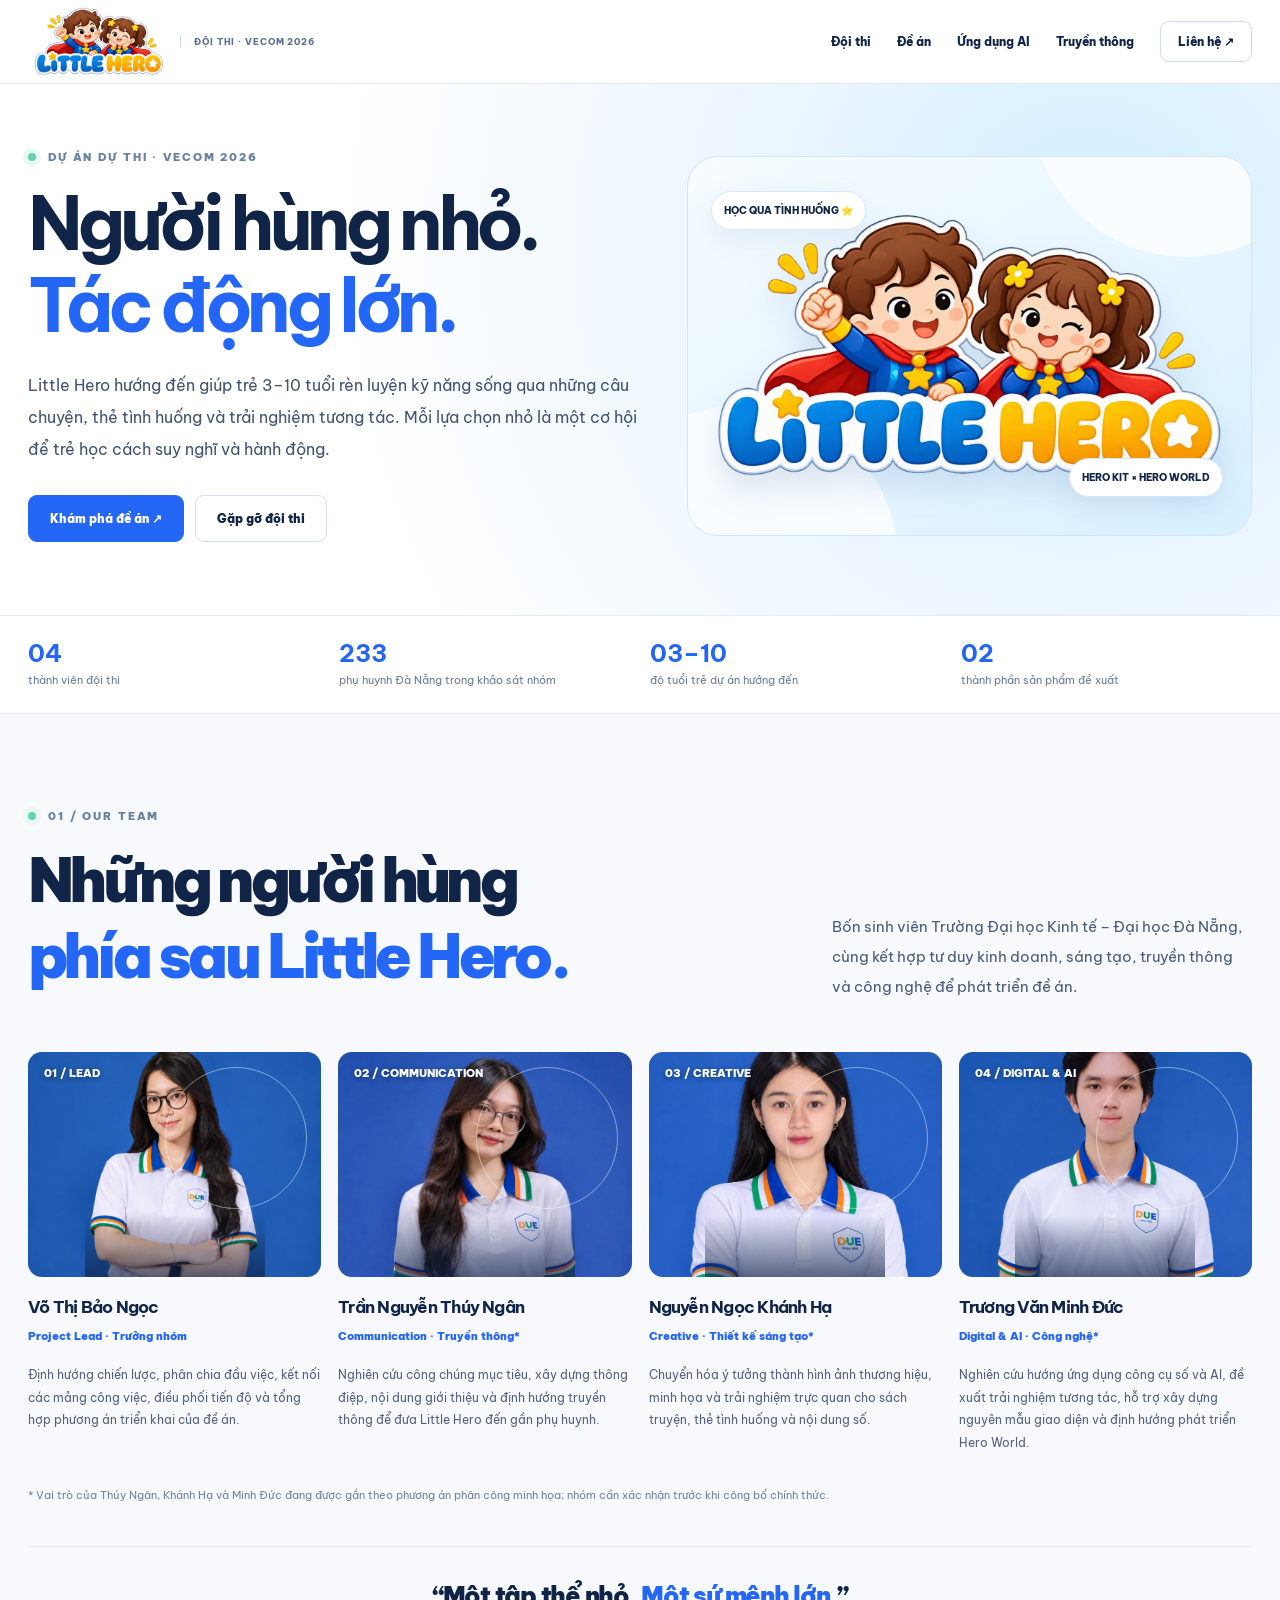
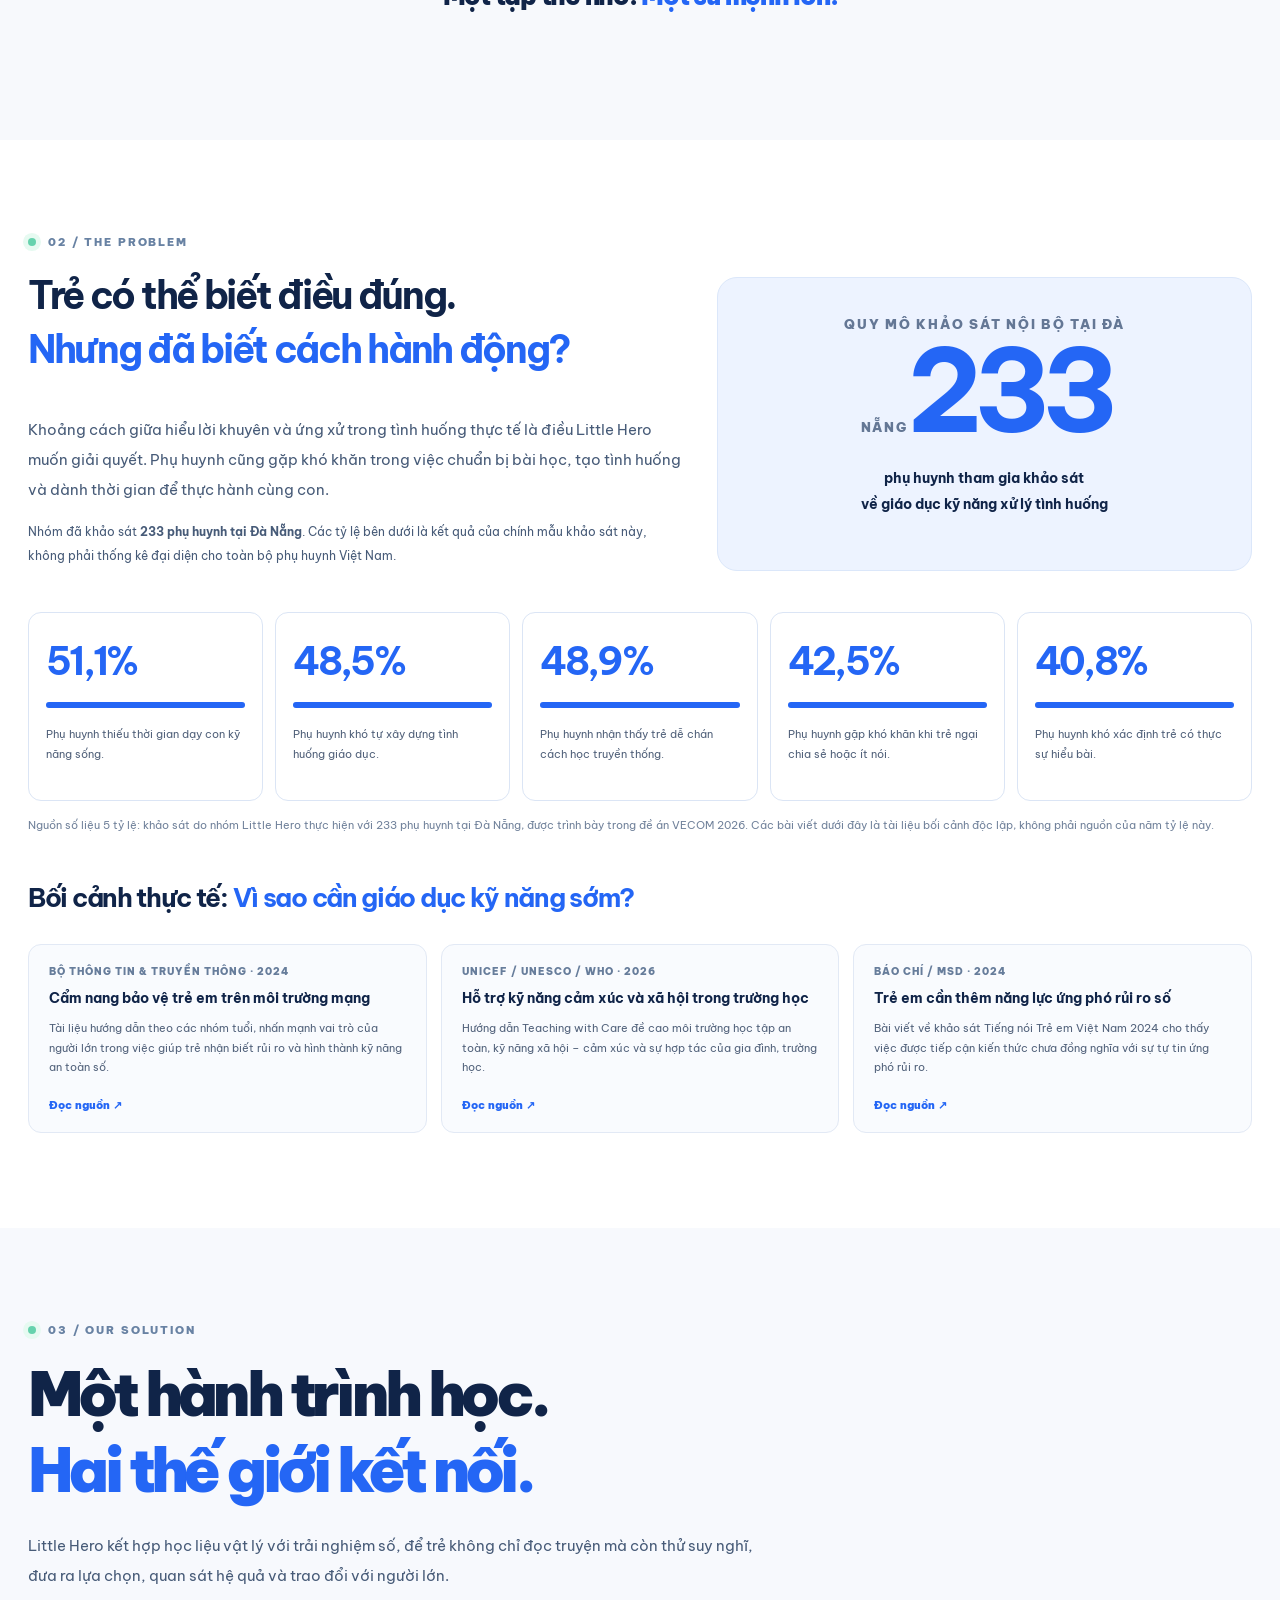
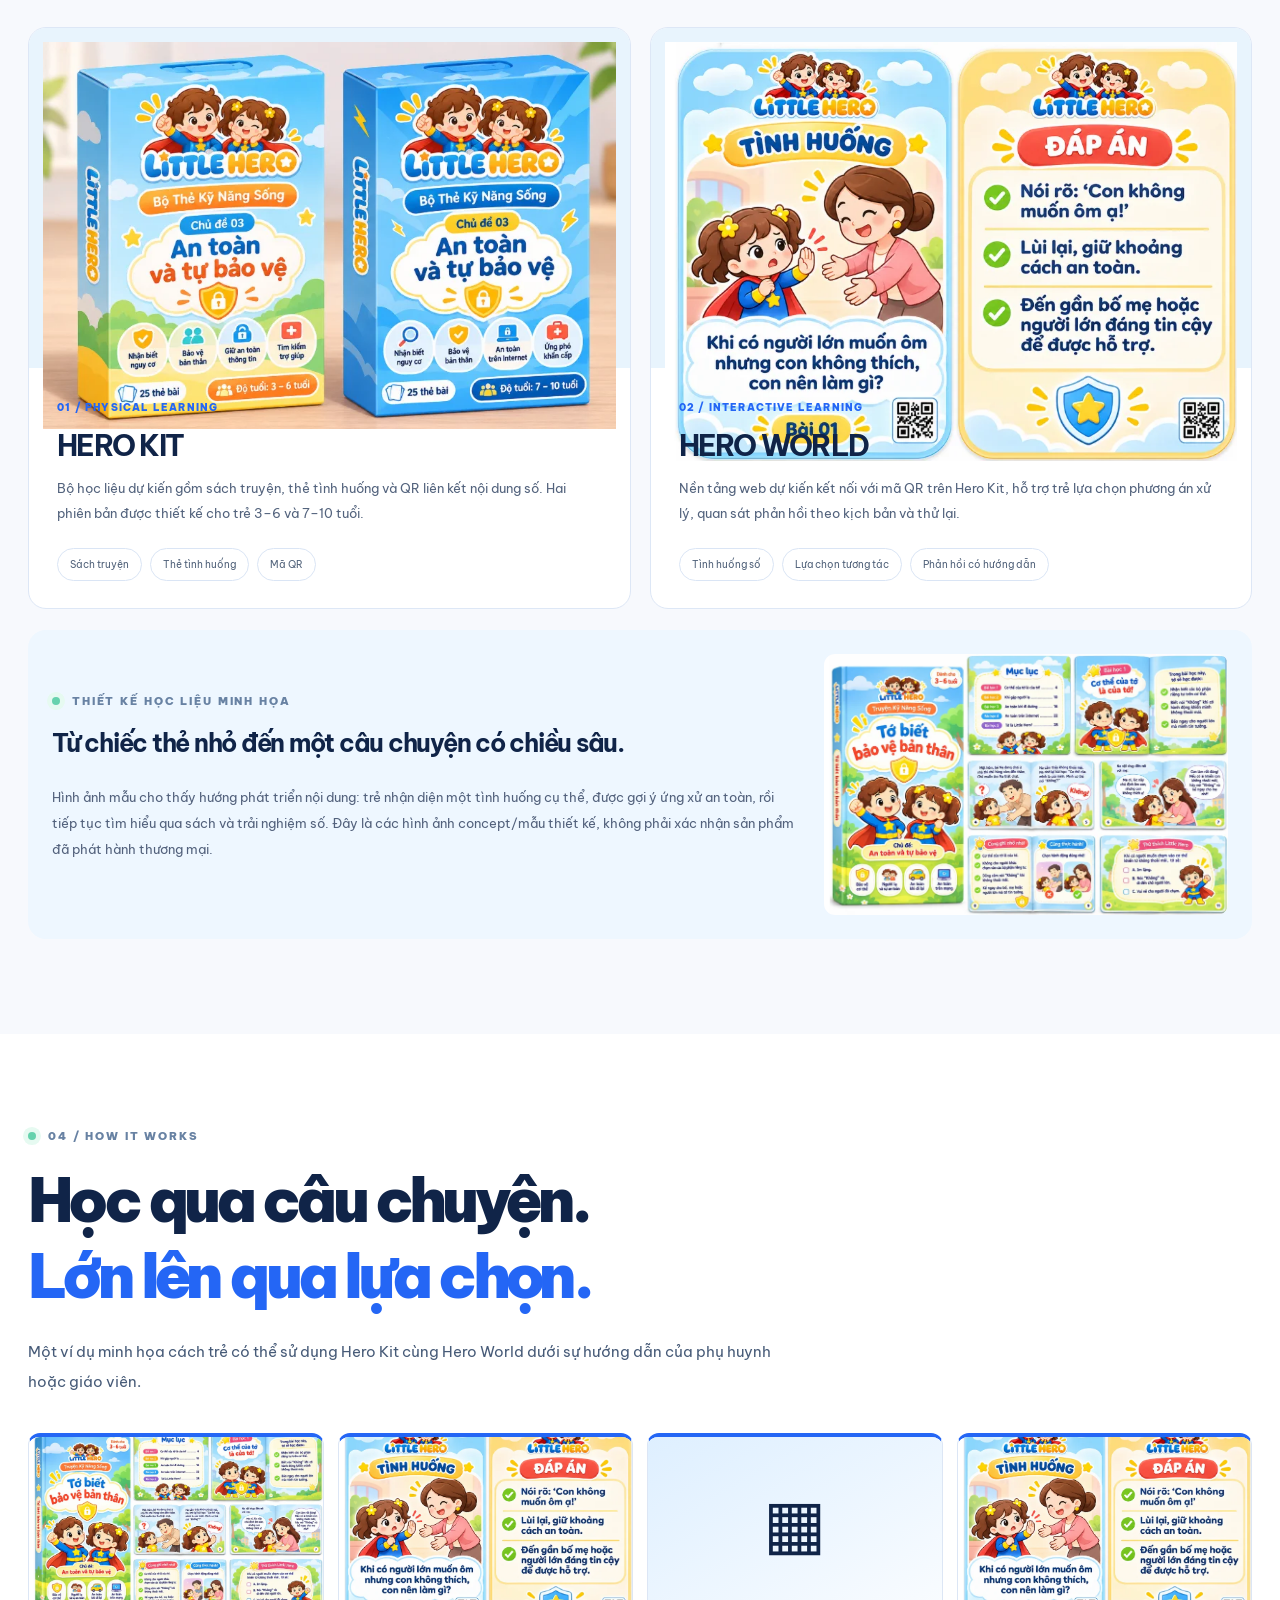
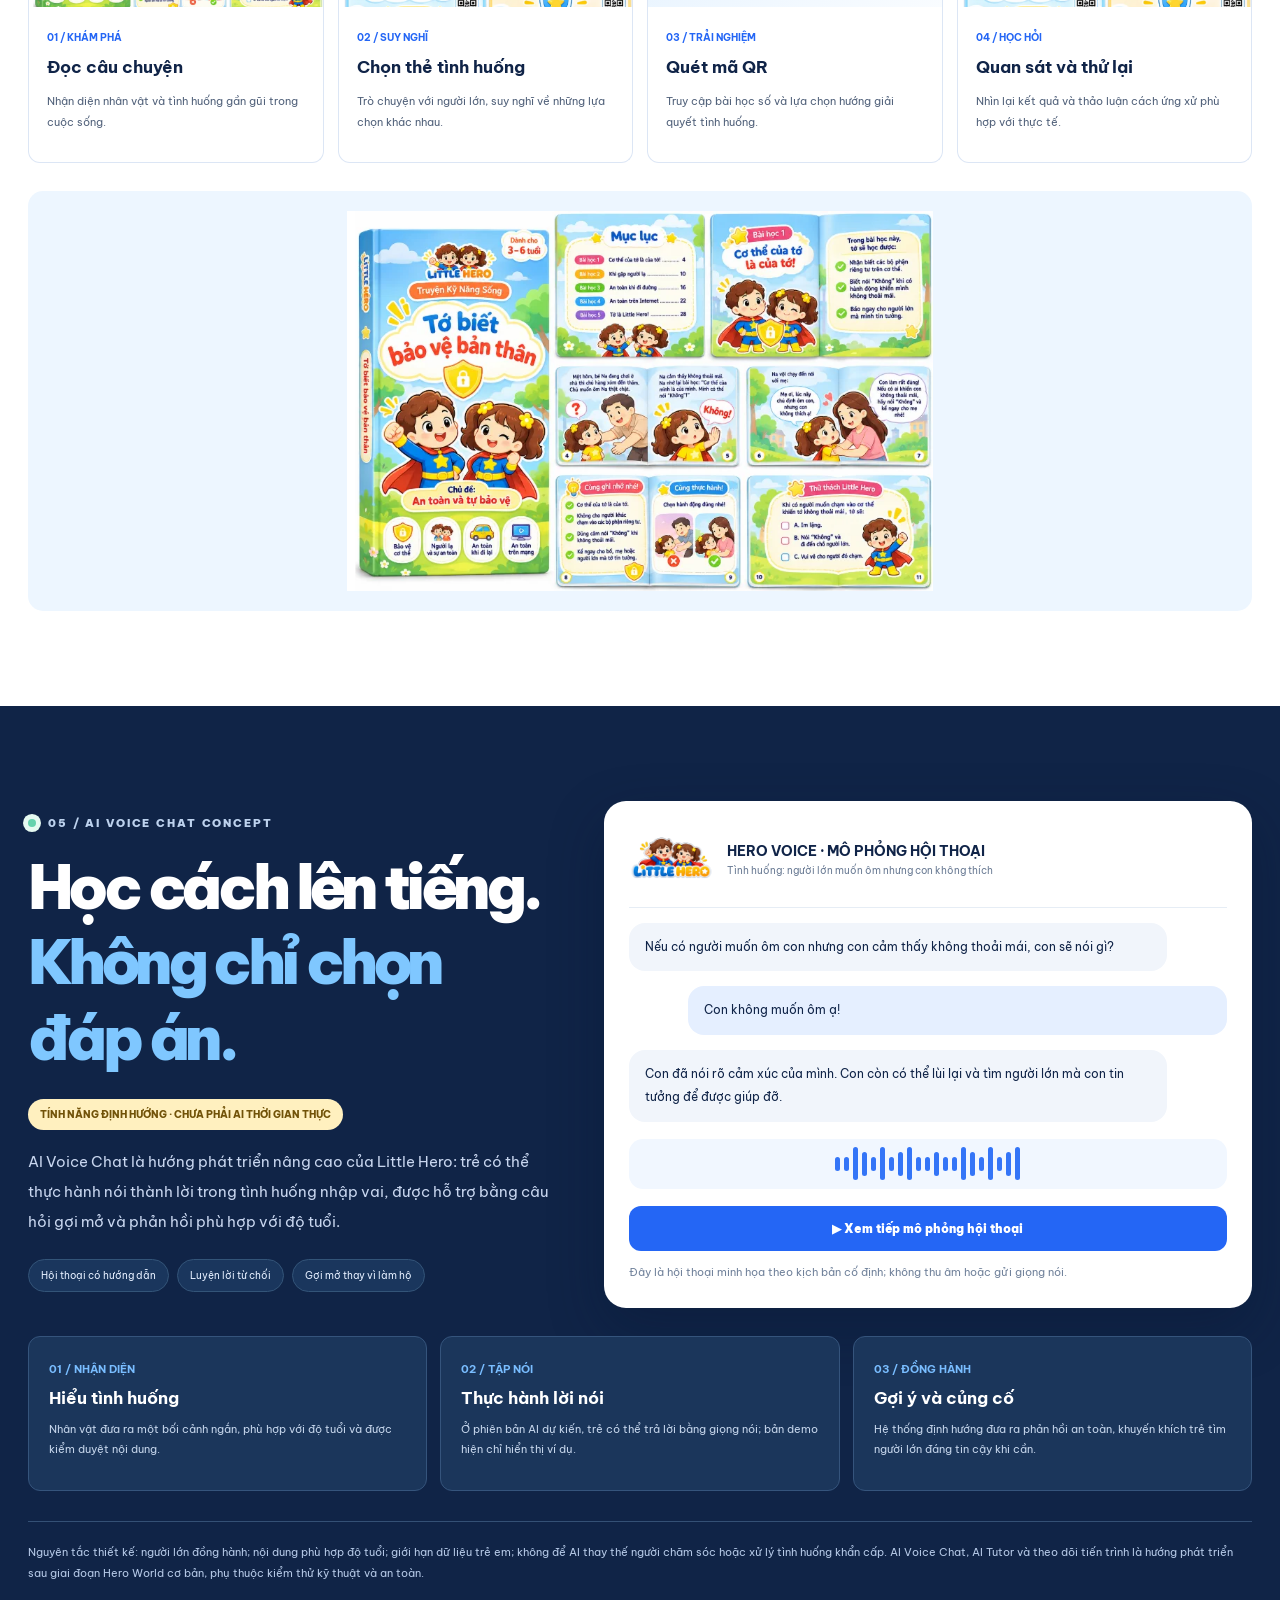
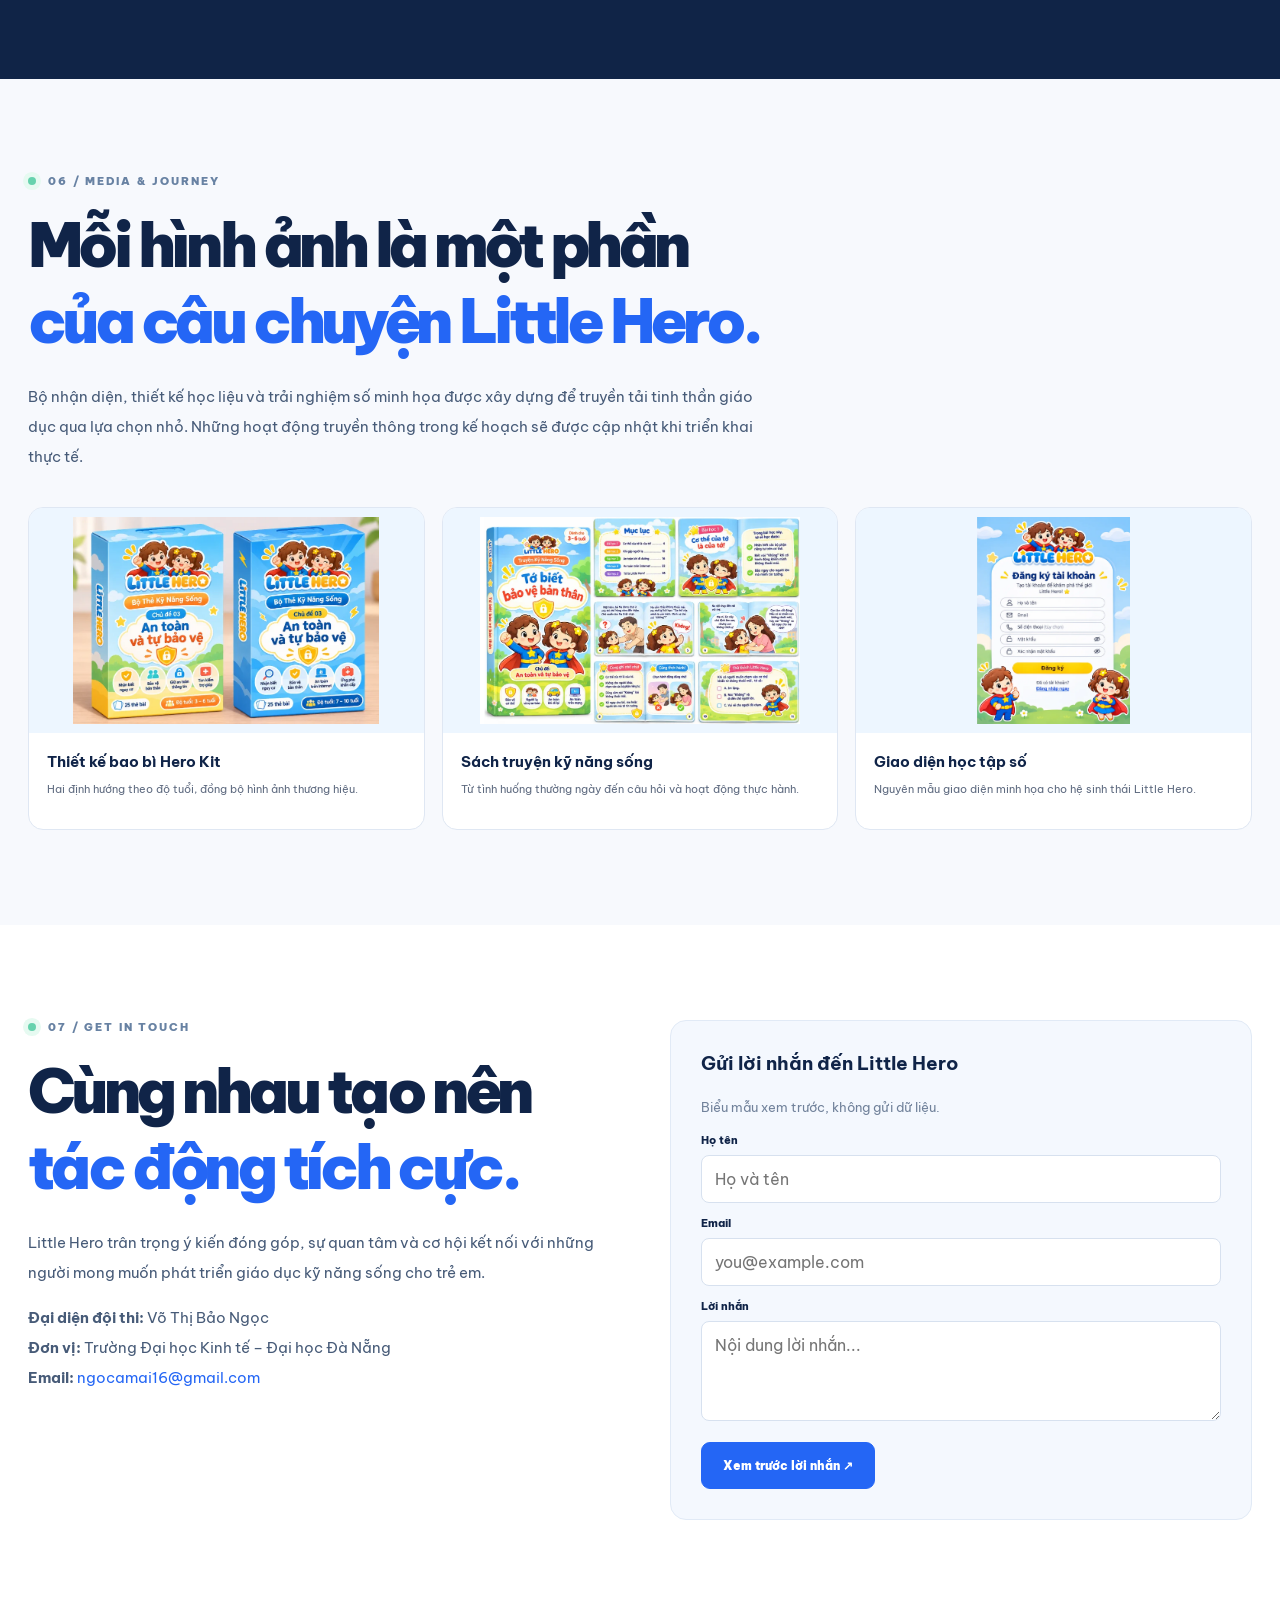
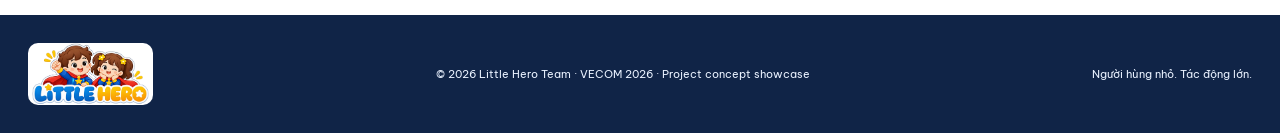
==== commit 12e5e50d: "Add team member portraits in profile order Co-authored-by: Copilot <223556219+Copilot@users.noreply." ====
--- a/index.html
+++ b/index.html
@@ -1,12 +1,12 @@
-<!doctype html><html lang="vi"><head><meta charset="utf-8"><meta name="viewport" content="width=device-width,initial-scale=1"><title>Little Hero | Hồ sơ đội thi VECOM 2026</title><meta name="description" content="Little Hero – dự án giáo dục kỹ năng sống cho trẻ em 3–10 tuổi, kết hợp Hero Kit và Hero World."><link rel="stylesheet" href="styles.css"></head><body>
+<!doctype html><html lang="vi"><head><meta charset="utf-8"><meta name="viewport" content="width=device-width,initial-scale=1"><title>Little Hero | Hồ sơ đội thi VECOM 2026</title><meta name="description" content="Little Hero – dự án giáo dục kỹ năng sống cho trẻ em 3–10 tuổi, kết hợp Hero Kit và Hero World."><link rel="stylesheet" href="styles.css"><link rel="stylesheet" href="team-portraits.css"></head><body>
 <header class="nav"><div class="wrap nav-in"><a class="brand" href="#home" aria-label="Little Hero - về đầu trang"><img src="assets/little-hero-characters.webp" alt="Logo Little Hero"><small>ĐỘI THI · VECOM 2026</small></a><button class="menu" id="menu" aria-label="Mở menu">☰</button><nav class="navlinks" id="links"><a href="#team">Đội thi</a><a href="#project">Đề án</a><a href="#voice">Ứng dụng AI</a><a href="#media">Truyền thông</a><a class="contactlink" href="#contact">Liên hệ ↗</a></nav></div></header>
 <main><section class="hero" id="home"><div class="wrap hero-in"><div><div class="eyebrow">Dự án dự thi · VECOM 2026</div><h1>Người hùng nhỏ.<br><span class="blue">Tác động lớn.</span></h1><p>Little Hero hướng đến giúp trẻ 3–10 tuổi rèn luyện kỹ năng sống qua những câu chuyện, thẻ tình huống và trải nghiệm tương tác. Mỗi lựa chọn nhỏ là một cơ hội để trẻ học cách suy nghĩ và hành động.</p><div class="btnrow"><a class="btn" href="#project">Khám phá đề án ↗</a><a class="btn secondary" href="#team">Gặp gỡ đội thi</a></div></div><div class="visual"><span class="floating float1">HỌC QUA TÌNH HUỐNG ⭐</span><img src="assets/little-hero-characters.webp" alt="Little Hero – hai nhân vật siêu anh hùng nhí"><span class="floating float2">HERO KIT × HERO WORLD</span></div></div></section>
 <div class="miniband"><div class="wrap bandgrid"><div><b>04</b><small>thành viên đội thi</small></div><div><b>233</b><small>phụ huynh Đà Nẵng trong khảo sát nhóm</small></div><div><b>03–10</b><small>độ tuổi trẻ dự án hướng đến</small></div><div><b>02</b><small>thành phần sản phẩm đề xuất</small></div></div></div>
 <section class="section team" id="team"><div class="wrap"><div class="eyebrow">01 / Our team</div><div class="flexhead"><div><h2 class="title">Những người hùng<br><span class="blue">phía sau Little Hero.</span></h2></div><p class="intro">Bốn sinh viên Trường Đại học Kinh tế – Đại học Đà Nẵng, cùng kết hợp tư duy kinh doanh, sáng tạo, truyền thông và công nghệ để phát triển đề án.</p></div><div class="members">
-<article class="member"><div class="portrait"><small>01 / LEAD</small><strong>BN</strong></div><h3>Võ Thị Bảo Ngọc</h3><div class="role">Project Lead · Trưởng nhóm</div><p>Định hướng chiến lược, phân chia đầu việc, kết nối các mảng công việc, điều phối tiến độ và tổng hợp phương án triển khai của đề án.</p></article>
-<article class="member"><div class="portrait"><small>02 / COMMUNICATION</small><strong>TN</strong></div><h3>Trần Nguyễn Thúy Ngân</h3><div class="role">Communication · Truyền thông*</div><p>Nghiên cứu công chúng mục tiêu, xây dựng thông điệp, nội dung giới thiệu và định hướng truyền thông để đưa Little Hero đến gần phụ huynh.</p></article>
-<article class="member"><div class="portrait"><small>03 / CREATIVE</small><strong>KH</strong></div><h3>Nguyễn Ngọc Khánh Hạ</h3><div class="role">Creative · Thiết kế sáng tạo*</div><p>Chuyển hóa ý tưởng thành hình ảnh thương hiệu, minh họa và trải nghiệm trực quan cho sách truyện, thẻ tình huống và nội dung số.</p></article>
-<article class="member"><div class="portrait"><small>04 / DIGITAL & AI</small><strong>MĐ</strong></div><h3>Trương Văn Minh Đức</h3><div class="role">Digital & AI · Công nghệ*</div><p>Nghiên cứu hướng ứng dụng công cụ số và AI, đề xuất trải nghiệm tương tác, hỗ trợ xây dựng nguyên mẫu giao diện và định hướng phát triển Hero World.</p></article>
+<article class="member"><div class="portrait"><img src="assets/member-01-bao-ngoc.png" alt="Võ Thị Bảo Ngọc" loading="lazy" decoding="async"><small>01 / LEAD</small></div><h3>Võ Thị Bảo Ngọc</h3><div class="role">Project Lead · Trưởng nhóm</div><p>Định hướng chiến lược, phân chia đầu việc, kết nối các mảng công việc, điều phối tiến độ và tổng hợp phương án triển khai của đề án.</p></article>
+<article class="member"><div class="portrait"><img src="assets/member-02-thuy-ngan.png" alt="Trần Nguyễn Thúy Ngân" loading="lazy" decoding="async"><small>02 / COMMUNICATION</small></div><h3>Trần Nguyễn Thúy Ngân</h3><div class="role">Communication · Truyền thông*</div><p>Nghiên cứu công chúng mục tiêu, xây dựng thông điệp, nội dung giới thiệu và định hướng truyền thông để đưa Little Hero đến gần phụ huynh.</p></article>
+<article class="member"><div class="portrait"><img src="assets/member-03-khanh-ha.png" alt="Nguyễn Ngọc Khánh Hạ" loading="lazy" decoding="async"><small>03 / CREATIVE</small></div><h3>Nguyễn Ngọc Khánh Hạ</h3><div class="role">Creative · Thiết kế sáng tạo*</div><p>Chuyển hóa ý tưởng thành hình ảnh thương hiệu, minh họa và trải nghiệm trực quan cho sách truyện, thẻ tình huống và nội dung số.</p></article>
+<article class="member"><div class="portrait"><img src="assets/member-04-minh-duc.png" alt="Trương Văn Minh Đức" loading="lazy" decoding="async"><small>04 / DIGITAL & AI</small></div><h3>Trương Văn Minh Đức</h3><div class="role">Digital & AI · Công nghệ*</div><p>Nghiên cứu hướng ứng dụng công cụ số và AI, đề xuất trải nghiệm tương tác, hỗ trợ xây dựng nguyên mẫu giao diện và định hướng phát triển Hero World.</p></article>
 </div><div class="note" style="margin-top:19px">* Vai trò của Thúy Ngân, Khánh Hạ và Minh Đức đang được gắn theo phương án phân công minh họa; nhóm cần xác nhận trước khi công bố chính thức.</div><div class="teamquote">“Một tập thể nhỏ. <span class="blue">Một sứ mệnh lớn.</span>”</div></div></section>
 <section class="section" id="project"><div class="wrap"><div class="eyebrow">02 / The problem</div><div class="problem-grid"><div><h3>Trẻ có thể biết điều đúng.<br><span class="blue">Nhưng đã biết cách hành động?</span></h3><p class="intro">Khoảng cách giữa hiểu lời khuyên và ứng xử trong tình huống thực tế là điều Little Hero muốn giải quyết. Phụ huynh cũng gặp khó khăn trong việc chuẩn bị bài học, tạo tình huống và dành thời gian để thực hành cùng con.</p><p class="intro" style="font-size:12px">Nhóm đã khảo sát <b>233 phụ huynh tại Đà Nẵng</b>. Các tỷ lệ bên dưới là kết quả của chính mẫu khảo sát này, không phải thống kê đại diện cho toàn bộ phụ huynh Việt Nam.</p></div><div class="bigstat"><small>QUY MÔ KHẢO SÁT NỘI BỘ TẠI ĐÀ NẴNG</small><b>233</b><h4>phụ huynh tham gia khảo sát<br>về giáo dục kỹ năng xử lý tình huống</h4></div></div><div class="stats"><article class="stat"><b>51,1%</b><div class="progress"><span style="width:51,1%"></span></div><p>Phụ huynh thiếu thời gian dạy con kỹ năng sống.</p></article><article class="stat"><b>48,5%</b><div class="progress"><span style="width:48,5%"></span></div><p>Phụ huynh khó tự xây dựng tình huống giáo dục.</p></article><article class="stat"><b>48,9%</b><div class="progress"><span style="width:48,9%"></span></div><p>Phụ huynh nhận thấy trẻ dễ chán cách học truyền thống.</p></article><article class="stat"><b>42,5%</b><div class="progress"><span style="width:42,5%"></span></div><p>Phụ huynh gặp khó khăn khi trẻ ngại chia sẻ hoặc ít nói.</p></article><article class="stat"><b>40,8%</b><div class="progress"><span style="width:40,8%"></span></div><p>Phụ huynh khó xác định trẻ có thực sự hiểu bài.</p></article></div><p class="note" style="margin-top:15px">Nguồn số liệu 5 tỷ lệ: khảo sát do nhóm Little Hero thực hiện với 233 phụ huynh tại Đà Nẵng, được trình bày trong đề án VECOM 2026. Các bài viết dưới đây là tài liệu bối cảnh độc lập, không phải nguồn của năm tỷ lệ này.</p>
 <h3 style="margin-top:45px;font-size:26px;letter-spacing:-.05em">Bối cảnh thực tế: <span class="blue">Vì sao cần giáo dục kỹ năng sớm?</span></h3><div class="evidence"><article><small>BỘ THÔNG TIN & TRUYỀN THÔNG · 2024</small><b>Cẩm nang bảo vệ trẻ em trên môi trường mạng</b><p>Tài liệu hướng dẫn theo các nhóm tuổi, nhấn mạnh vai trò của người lớn trong việc giúp trẻ nhận biết rủi ro và hình thành kỹ năng an toàn số.</p><a target="_blank" rel="noopener" href="https://mst.gov.vn/ra-mat-cam-nang-bao-ve-tre-em-tren-moi-truong-mang-nam-2024-197241219110837884.htm">Đọc nguồn ↗</a></article><article><small>UNICEF / UNESCO / WHO · 2026</small><b>Hỗ trợ kỹ năng cảm xúc và xã hội trong trường học</b><p>Hướng dẫn Teaching with Care đề cao môi trường học tập an toàn, kỹ năng xã hội – cảm xúc và sự hợp tác của gia đình, trường học.</p><a target="_blank" rel="noopener" href="https://www.who.int/publications/i/item/9789240124912">Đọc nguồn ↗</a></article><article><small>BÁO CHÍ / MSD · 2024</small><b>Trẻ em cần thêm năng lực ứng phó rủi ro số</b><p>Bài viết về khảo sát Tiếng nói Trẻ em Việt Nam 2024 cho thấy việc được tiếp cận kiến thức chưa đồng nghĩa với sự tự tin ứng phó rủi ro.</p><a target="_blank" rel="noopener" href="https://ictvietnam.vn/ba-giai-phap-nham-ho-tro-bao-ve-tre-em-an-toan-tren-moi-truong-mang-67249.html">Đọc nguồn ↗</a></article></div></div></section>
--- a/team-portraits.css
+++ b/team-portraits.css
@@ -0,0 +1,29 @@
+.portrait {
+  isolation: isolate;
+}
+
+.portrait img {
+  position: absolute;
+  inset: 0;
+  z-index: -1;
+  width: 100%;
+  height: 100%;
+  object-fit: cover;
+  object-position: center 28%;
+}
+
+.portrait::before {
+  z-index: 0;
+  border-color: #ffffff70;
+}
+
+.portrait::after {
+  z-index: 0;
+  background: linear-gradient(180deg, transparent 48%, #102448a8 100%);
+}
+
+.portrait small {
+  z-index: 1;
+  color: white;
+  text-shadow: 0 1px 5px #102448a8;
+}
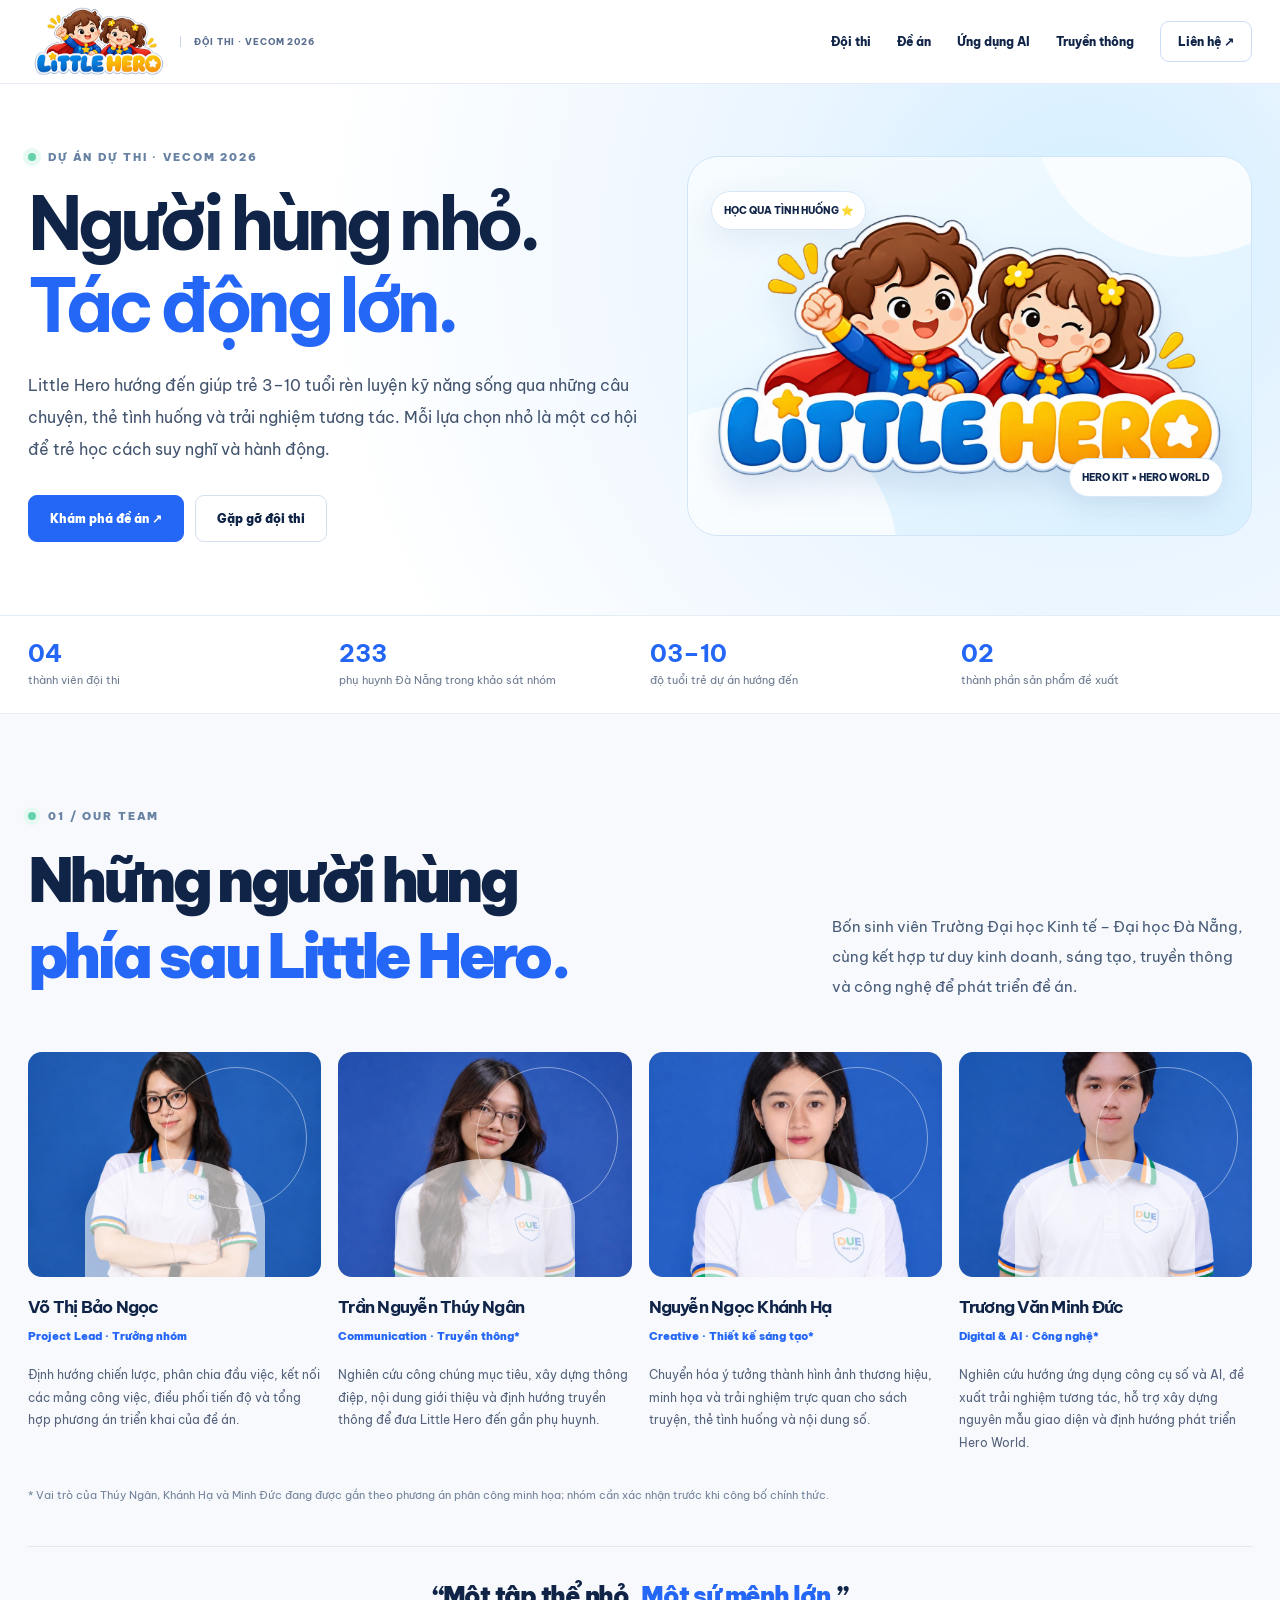
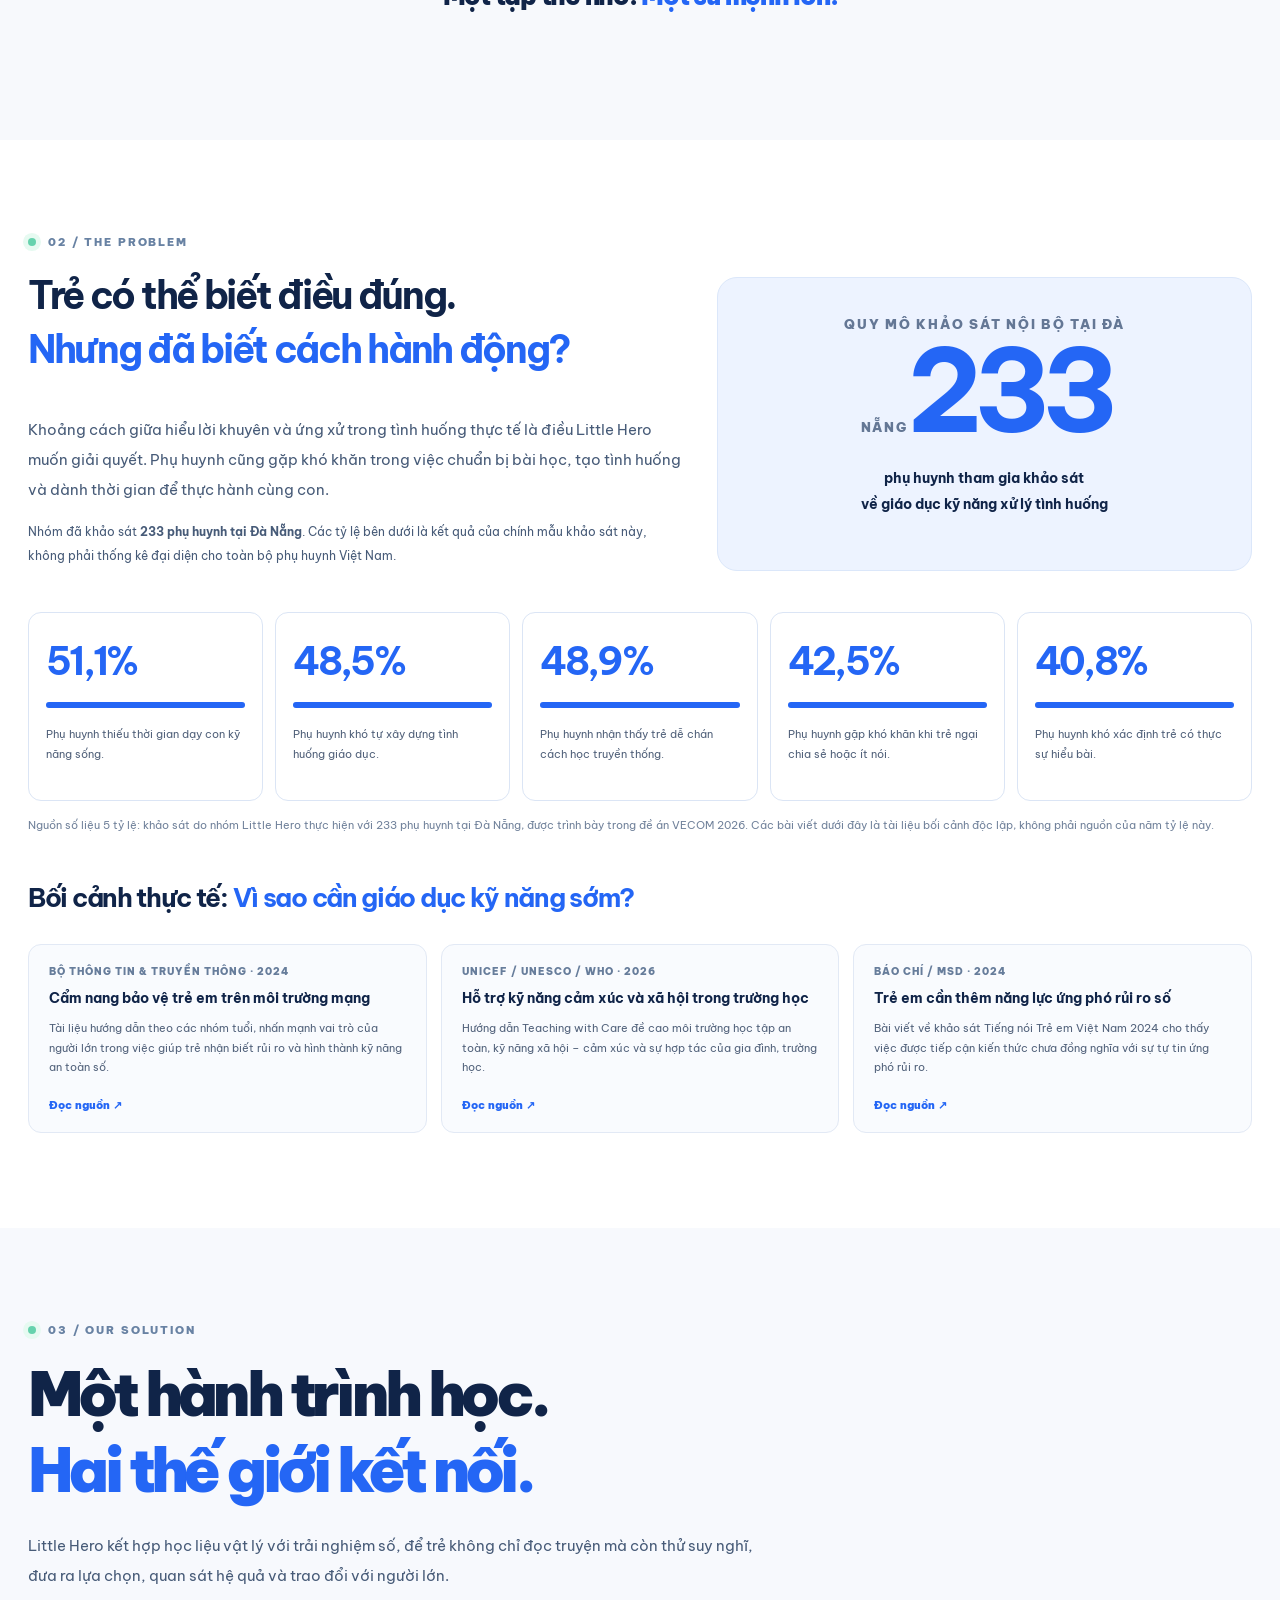
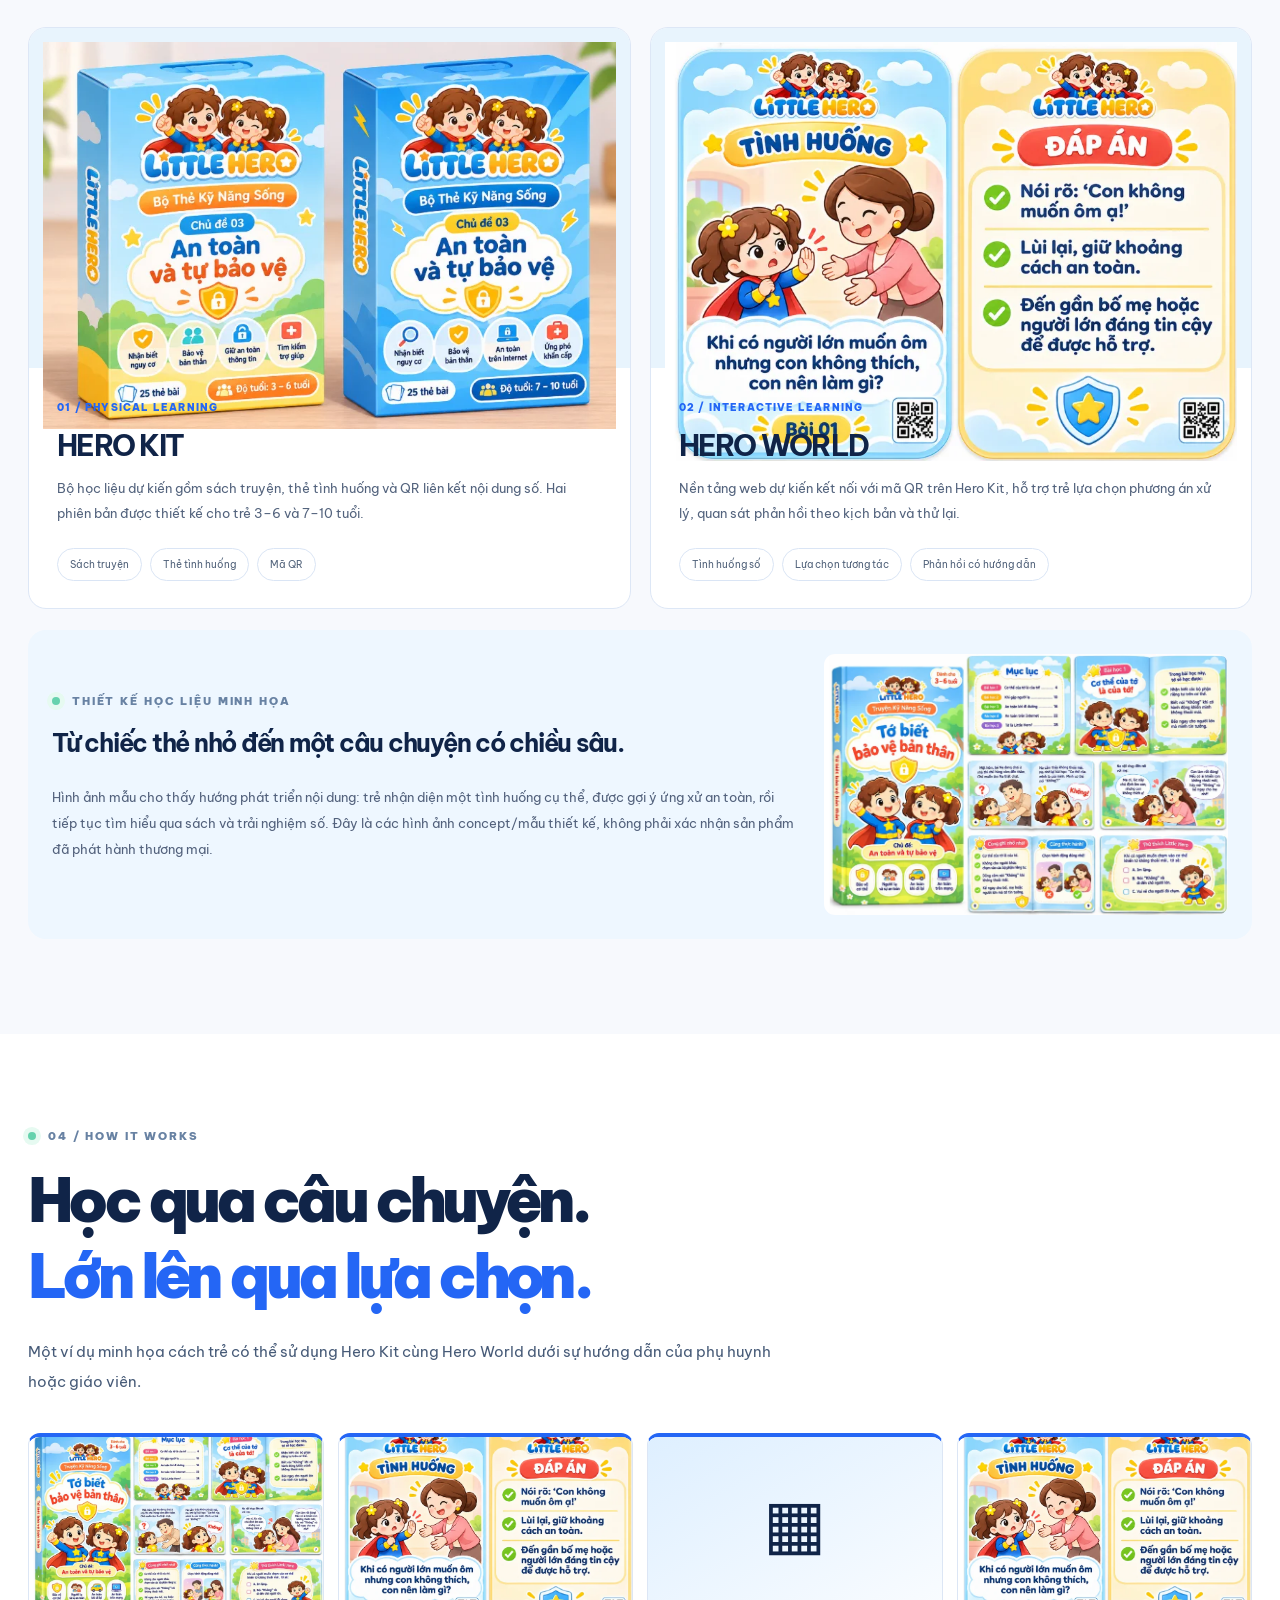
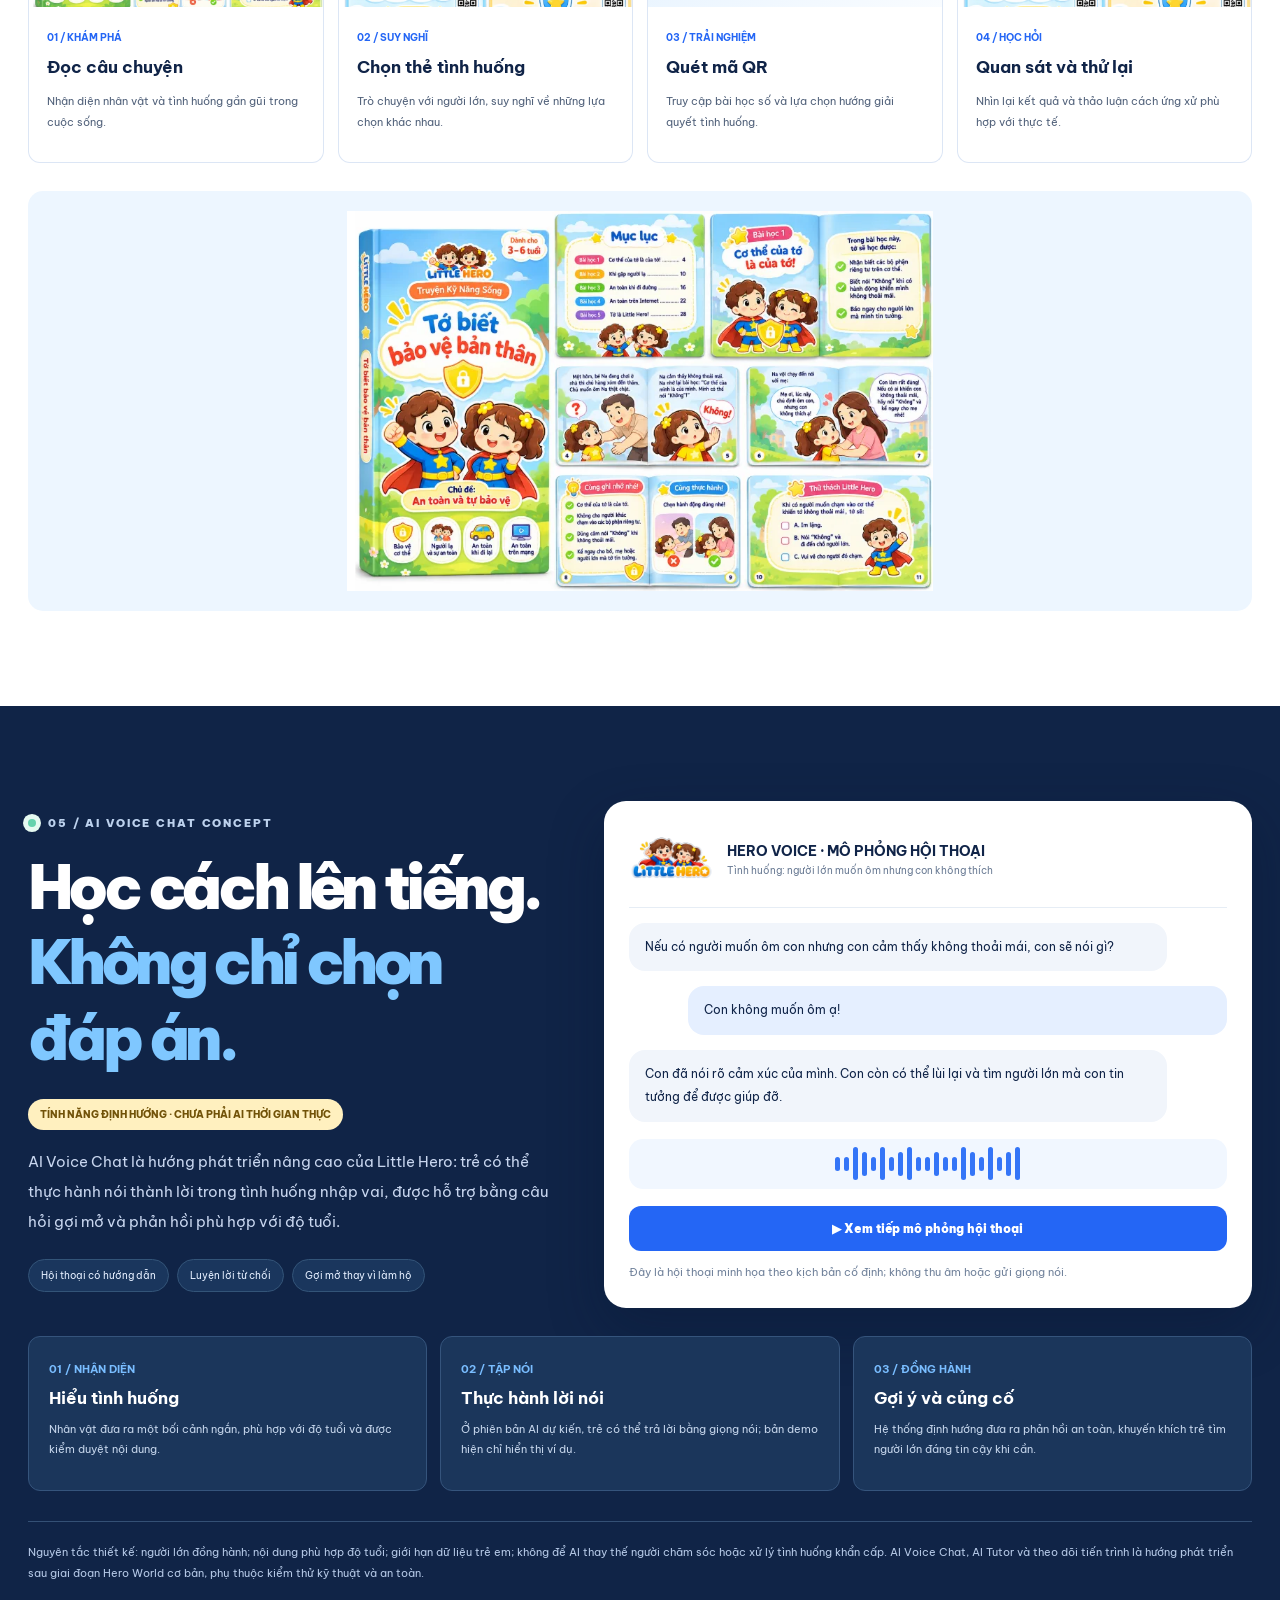
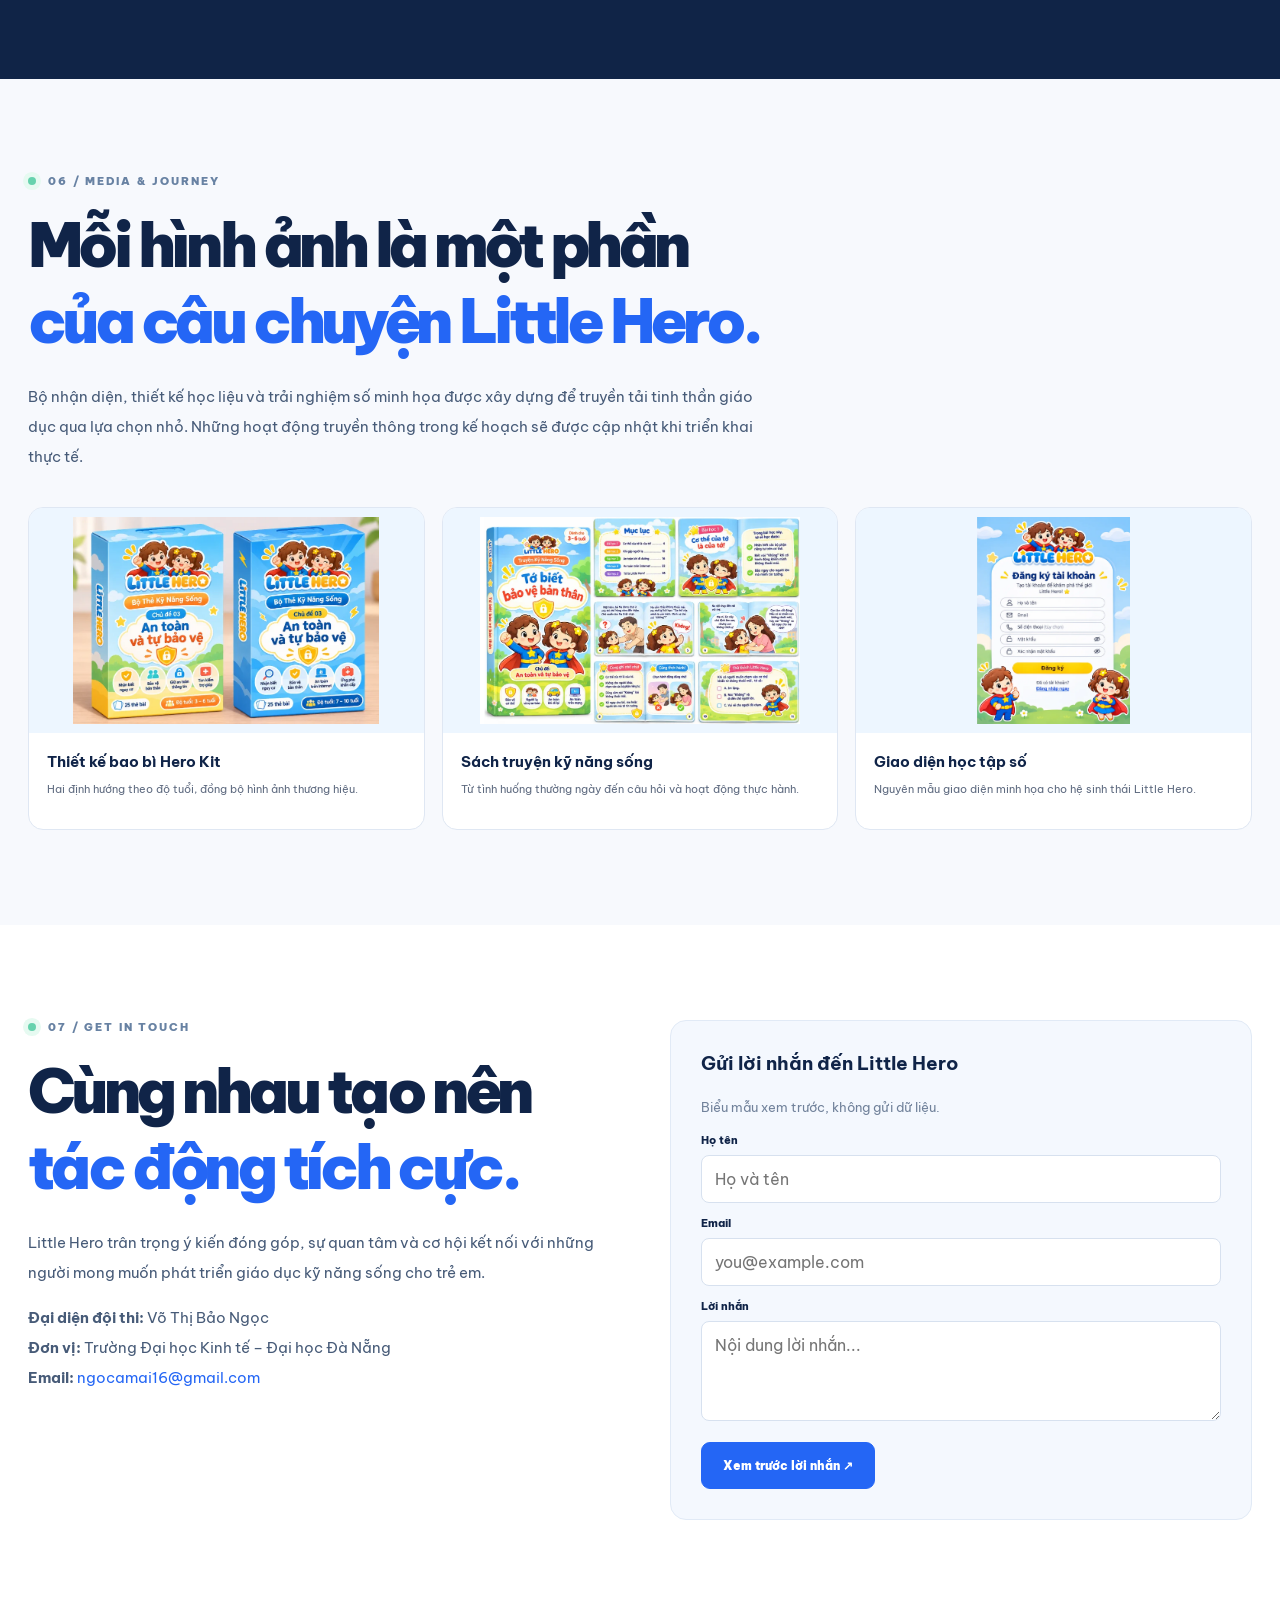
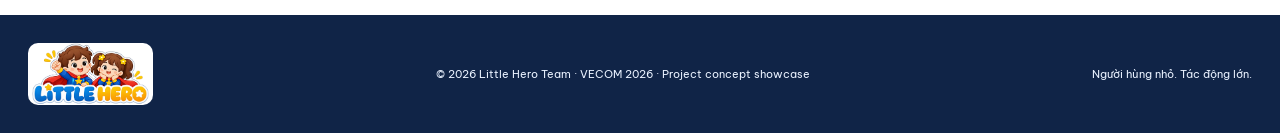
==== commit 3be7a9c7: "Remove labels from team portraits Co-authored-by: Copilot <223556219+Copilot@users.noreply.github.co" ====
--- a/index.html
+++ b/index.html
@@ -3,10 +3,10 @@
 <main><section class="hero" id="home"><div class="wrap hero-in"><div><div class="eyebrow">Dự án dự thi · VECOM 2026</div><h1>Người hùng nhỏ.<br><span class="blue">Tác động lớn.</span></h1><p>Little Hero hướng đến giúp trẻ 3–10 tuổi rèn luyện kỹ năng sống qua những câu chuyện, thẻ tình huống và trải nghiệm tương tác. Mỗi lựa chọn nhỏ là một cơ hội để trẻ học cách suy nghĩ và hành động.</p><div class="btnrow"><a class="btn" href="#project">Khám phá đề án ↗</a><a class="btn secondary" href="#team">Gặp gỡ đội thi</a></div></div><div class="visual"><span class="floating float1">HỌC QUA TÌNH HUỐNG ⭐</span><img src="assets/little-hero-characters.webp" alt="Little Hero – hai nhân vật siêu anh hùng nhí"><span class="floating float2">HERO KIT × HERO WORLD</span></div></div></section>
 <div class="miniband"><div class="wrap bandgrid"><div><b>04</b><small>thành viên đội thi</small></div><div><b>233</b><small>phụ huynh Đà Nẵng trong khảo sát nhóm</small></div><div><b>03–10</b><small>độ tuổi trẻ dự án hướng đến</small></div><div><b>02</b><small>thành phần sản phẩm đề xuất</small></div></div></div>
 <section class="section team" id="team"><div class="wrap"><div class="eyebrow">01 / Our team</div><div class="flexhead"><div><h2 class="title">Những người hùng<br><span class="blue">phía sau Little Hero.</span></h2></div><p class="intro">Bốn sinh viên Trường Đại học Kinh tế – Đại học Đà Nẵng, cùng kết hợp tư duy kinh doanh, sáng tạo, truyền thông và công nghệ để phát triển đề án.</p></div><div class="members">
-<article class="member"><div class="portrait"><img src="assets/member-01-bao-ngoc.png" alt="Võ Thị Bảo Ngọc" loading="lazy" decoding="async"><small>01 / LEAD</small></div><h3>Võ Thị Bảo Ngọc</h3><div class="role">Project Lead · Trưởng nhóm</div><p>Định hướng chiến lược, phân chia đầu việc, kết nối các mảng công việc, điều phối tiến độ và tổng hợp phương án triển khai của đề án.</p></article>
-<article class="member"><div class="portrait"><img src="assets/member-02-thuy-ngan.png" alt="Trần Nguyễn Thúy Ngân" loading="lazy" decoding="async"><small>02 / COMMUNICATION</small></div><h3>Trần Nguyễn Thúy Ngân</h3><div class="role">Communication · Truyền thông*</div><p>Nghiên cứu công chúng mục tiêu, xây dựng thông điệp, nội dung giới thiệu và định hướng truyền thông để đưa Little Hero đến gần phụ huynh.</p></article>
-<article class="member"><div class="portrait"><img src="assets/member-03-khanh-ha.png" alt="Nguyễn Ngọc Khánh Hạ" loading="lazy" decoding="async"><small>03 / CREATIVE</small></div><h3>Nguyễn Ngọc Khánh Hạ</h3><div class="role">Creative · Thiết kế sáng tạo*</div><p>Chuyển hóa ý tưởng thành hình ảnh thương hiệu, minh họa và trải nghiệm trực quan cho sách truyện, thẻ tình huống và nội dung số.</p></article>
-<article class="member"><div class="portrait"><img src="assets/member-04-minh-duc.png" alt="Trương Văn Minh Đức" loading="lazy" decoding="async"><small>04 / DIGITAL & AI</small></div><h3>Trương Văn Minh Đức</h3><div class="role">Digital & AI · Công nghệ*</div><p>Nghiên cứu hướng ứng dụng công cụ số và AI, đề xuất trải nghiệm tương tác, hỗ trợ xây dựng nguyên mẫu giao diện và định hướng phát triển Hero World.</p></article>
+<article class="member"><div class="portrait"><img src="assets/member-01-bao-ngoc.png" alt="Võ Thị Bảo Ngọc" loading="lazy" decoding="async"></div><h3>Võ Thị Bảo Ngọc</h3><div class="role">Project Lead · Trưởng nhóm</div><p>Định hướng chiến lược, phân chia đầu việc, kết nối các mảng công việc, điều phối tiến độ và tổng hợp phương án triển khai của đề án.</p></article>
+<article class="member"><div class="portrait"><img src="assets/member-02-thuy-ngan.png" alt="Trần Nguyễn Thúy Ngân" loading="lazy" decoding="async"></div><h3>Trần Nguyễn Thúy Ngân</h3><div class="role">Communication · Truyền thông*</div><p>Nghiên cứu công chúng mục tiêu, xây dựng thông điệp, nội dung giới thiệu và định hướng truyền thông để đưa Little Hero đến gần phụ huynh.</p></article>
+<article class="member"><div class="portrait"><img src="assets/member-03-khanh-ha.png" alt="Nguyễn Ngọc Khánh Hạ" loading="lazy" decoding="async"></div><h3>Nguyễn Ngọc Khánh Hạ</h3><div class="role">Creative · Thiết kế sáng tạo*</div><p>Chuyển hóa ý tưởng thành hình ảnh thương hiệu, minh họa và trải nghiệm trực quan cho sách truyện, thẻ tình huống và nội dung số.</p></article>
+<article class="member"><div class="portrait"><img src="assets/member-04-minh-duc.png" alt="Trương Văn Minh Đức" loading="lazy" decoding="async"></div><h3>Trương Văn Minh Đức</h3><div class="role">Digital & AI · Công nghệ*</div><p>Nghiên cứu hướng ứng dụng công cụ số và AI, đề xuất trải nghiệm tương tác, hỗ trợ xây dựng nguyên mẫu giao diện và định hướng phát triển Hero World.</p></article>
 </div><div class="note" style="margin-top:19px">* Vai trò của Thúy Ngân, Khánh Hạ và Minh Đức đang được gắn theo phương án phân công minh họa; nhóm cần xác nhận trước khi công bố chính thức.</div><div class="teamquote">“Một tập thể nhỏ. <span class="blue">Một sứ mệnh lớn.</span>”</div></div></section>
 <section class="section" id="project"><div class="wrap"><div class="eyebrow">02 / The problem</div><div class="problem-grid"><div><h3>Trẻ có thể biết điều đúng.<br><span class="blue">Nhưng đã biết cách hành động?</span></h3><p class="intro">Khoảng cách giữa hiểu lời khuyên và ứng xử trong tình huống thực tế là điều Little Hero muốn giải quyết. Phụ huynh cũng gặp khó khăn trong việc chuẩn bị bài học, tạo tình huống và dành thời gian để thực hành cùng con.</p><p class="intro" style="font-size:12px">Nhóm đã khảo sát <b>233 phụ huynh tại Đà Nẵng</b>. Các tỷ lệ bên dưới là kết quả của chính mẫu khảo sát này, không phải thống kê đại diện cho toàn bộ phụ huynh Việt Nam.</p></div><div class="bigstat"><small>QUY MÔ KHẢO SÁT NỘI BỘ TẠI ĐÀ NẴNG</small><b>233</b><h4>phụ huynh tham gia khảo sát<br>về giáo dục kỹ năng xử lý tình huống</h4></div></div><div class="stats"><article class="stat"><b>51,1%</b><div class="progress"><span style="width:51,1%"></span></div><p>Phụ huynh thiếu thời gian dạy con kỹ năng sống.</p></article><article class="stat"><b>48,5%</b><div class="progress"><span style="width:48,5%"></span></div><p>Phụ huynh khó tự xây dựng tình huống giáo dục.</p></article><article class="stat"><b>48,9%</b><div class="progress"><span style="width:48,9%"></span></div><p>Phụ huynh nhận thấy trẻ dễ chán cách học truyền thống.</p></article><article class="stat"><b>42,5%</b><div class="progress"><span style="width:42,5%"></span></div><p>Phụ huynh gặp khó khăn khi trẻ ngại chia sẻ hoặc ít nói.</p></article><article class="stat"><b>40,8%</b><div class="progress"><span style="width:40,8%"></span></div><p>Phụ huynh khó xác định trẻ có thực sự hiểu bài.</p></article></div><p class="note" style="margin-top:15px">Nguồn số liệu 5 tỷ lệ: khảo sát do nhóm Little Hero thực hiện với 233 phụ huynh tại Đà Nẵng, được trình bày trong đề án VECOM 2026. Các bài viết dưới đây là tài liệu bối cảnh độc lập, không phải nguồn của năm tỷ lệ này.</p>
 <h3 style="margin-top:45px;font-size:26px;letter-spacing:-.05em">Bối cảnh thực tế: <span class="blue">Vì sao cần giáo dục kỹ năng sớm?</span></h3><div class="evidence"><article><small>BỘ THÔNG TIN & TRUYỀN THÔNG · 2024</small><b>Cẩm nang bảo vệ trẻ em trên môi trường mạng</b><p>Tài liệu hướng dẫn theo các nhóm tuổi, nhấn mạnh vai trò của người lớn trong việc giúp trẻ nhận biết rủi ro và hình thành kỹ năng an toàn số.</p><a target="_blank" rel="noopener" href="https://mst.gov.vn/ra-mat-cam-nang-bao-ve-tre-em-tren-moi-truong-mang-nam-2024-197241219110837884.htm">Đọc nguồn ↗</a></article><article><small>UNICEF / UNESCO / WHO · 2026</small><b>Hỗ trợ kỹ năng cảm xúc và xã hội trong trường học</b><p>Hướng dẫn Teaching with Care đề cao môi trường học tập an toàn, kỹ năng xã hội – cảm xúc và sự hợp tác của gia đình, trường học.</p><a target="_blank" rel="noopener" href="https://www.who.int/publications/i/item/9789240124912">Đọc nguồn ↗</a></article><article><small>BÁO CHÍ / MSD · 2024</small><b>Trẻ em cần thêm năng lực ứng phó rủi ro số</b><p>Bài viết về khảo sát Tiếng nói Trẻ em Việt Nam 2024 cho thấy việc được tiếp cận kiến thức chưa đồng nghĩa với sự tự tin ứng phó rủi ro.</p><a target="_blank" rel="noopener" href="https://ictvietnam.vn/ba-giai-phap-nham-ho-tro-bao-ve-tre-em-an-toan-tren-moi-truong-mang-67249.html">Đọc nguồn ↗</a></article></div></div></section>
--- a/team-portraits.css
+++ b/team-portraits.css
@@ -16,14 +16,3 @@
   z-index: 0;
   border-color: #ffffff70;
 }
-
-.portrait::after {
-  z-index: 0;
-  background: linear-gradient(180deg, transparent 48%, #102448a8 100%);
-}
-
-.portrait small {
-  z-index: 1;
-  color: white;
-  text-shadow: 0 1px 5px #102448a8;
-}
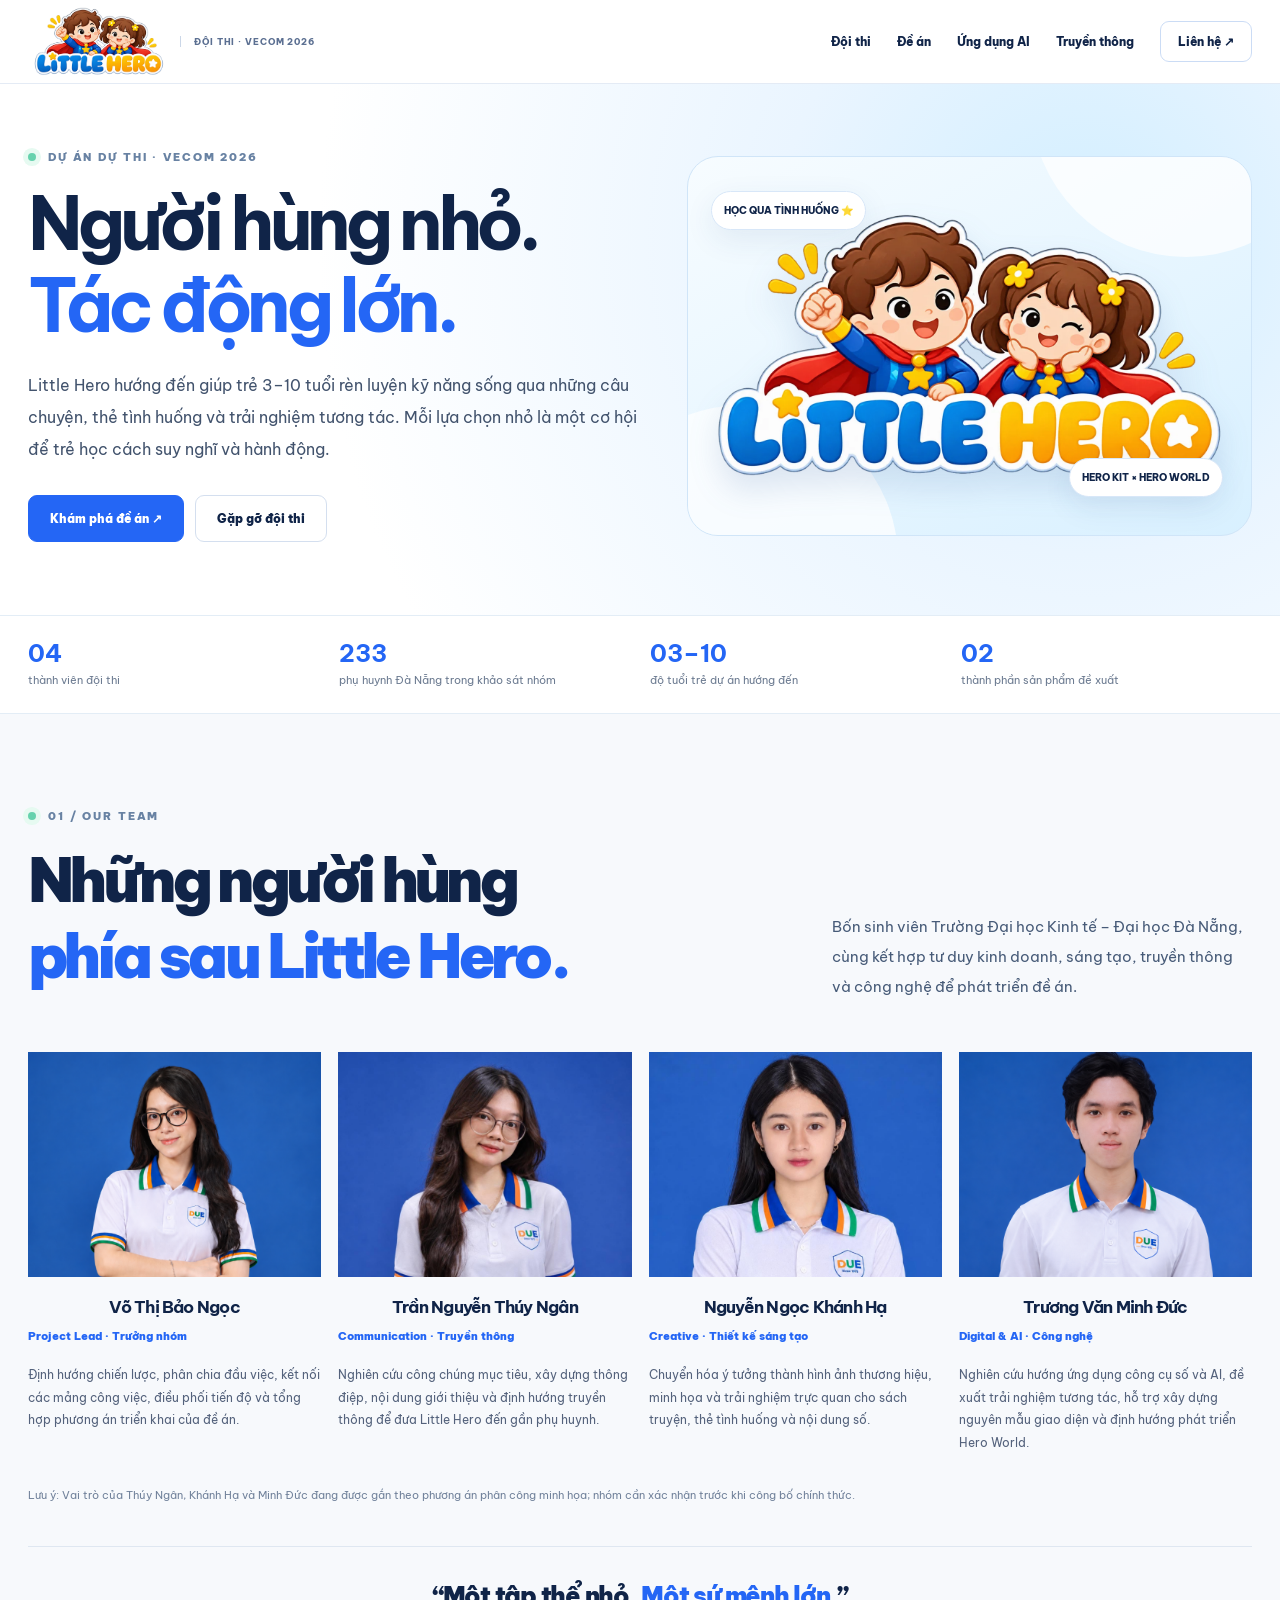
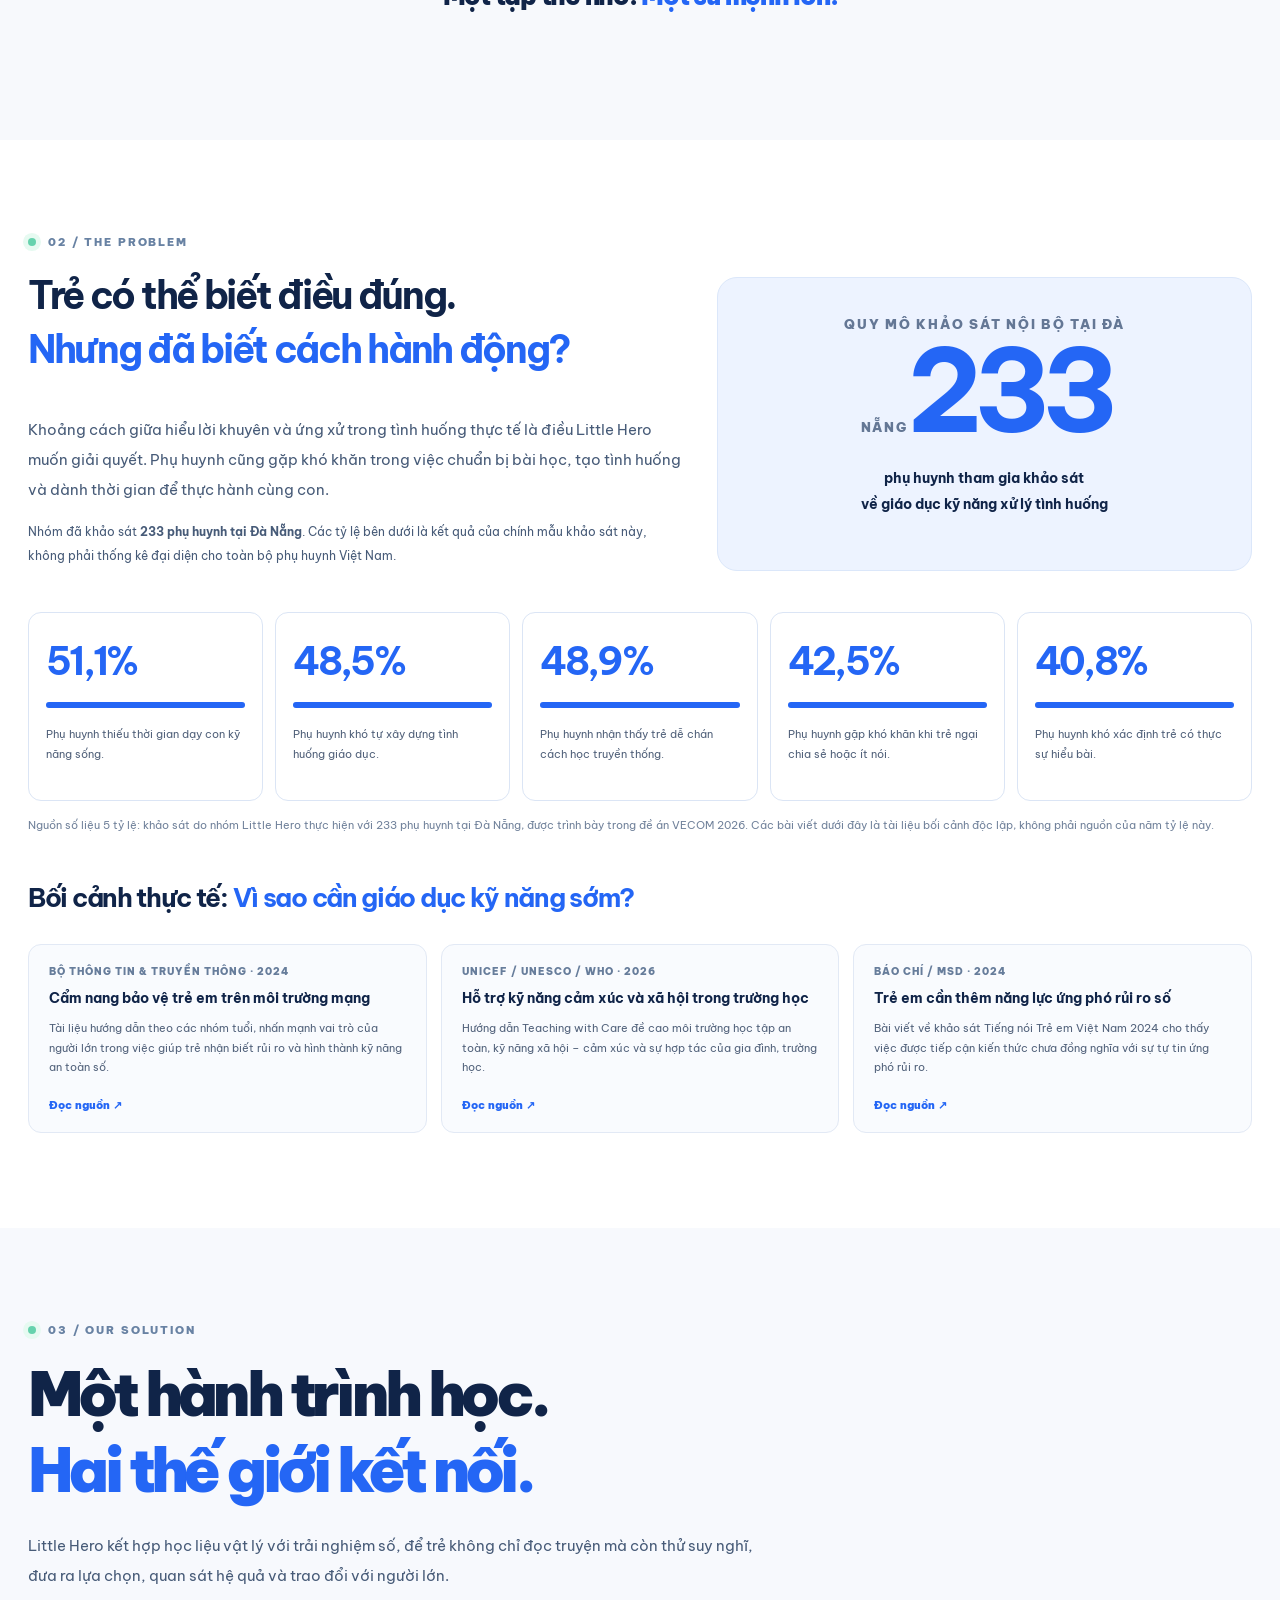
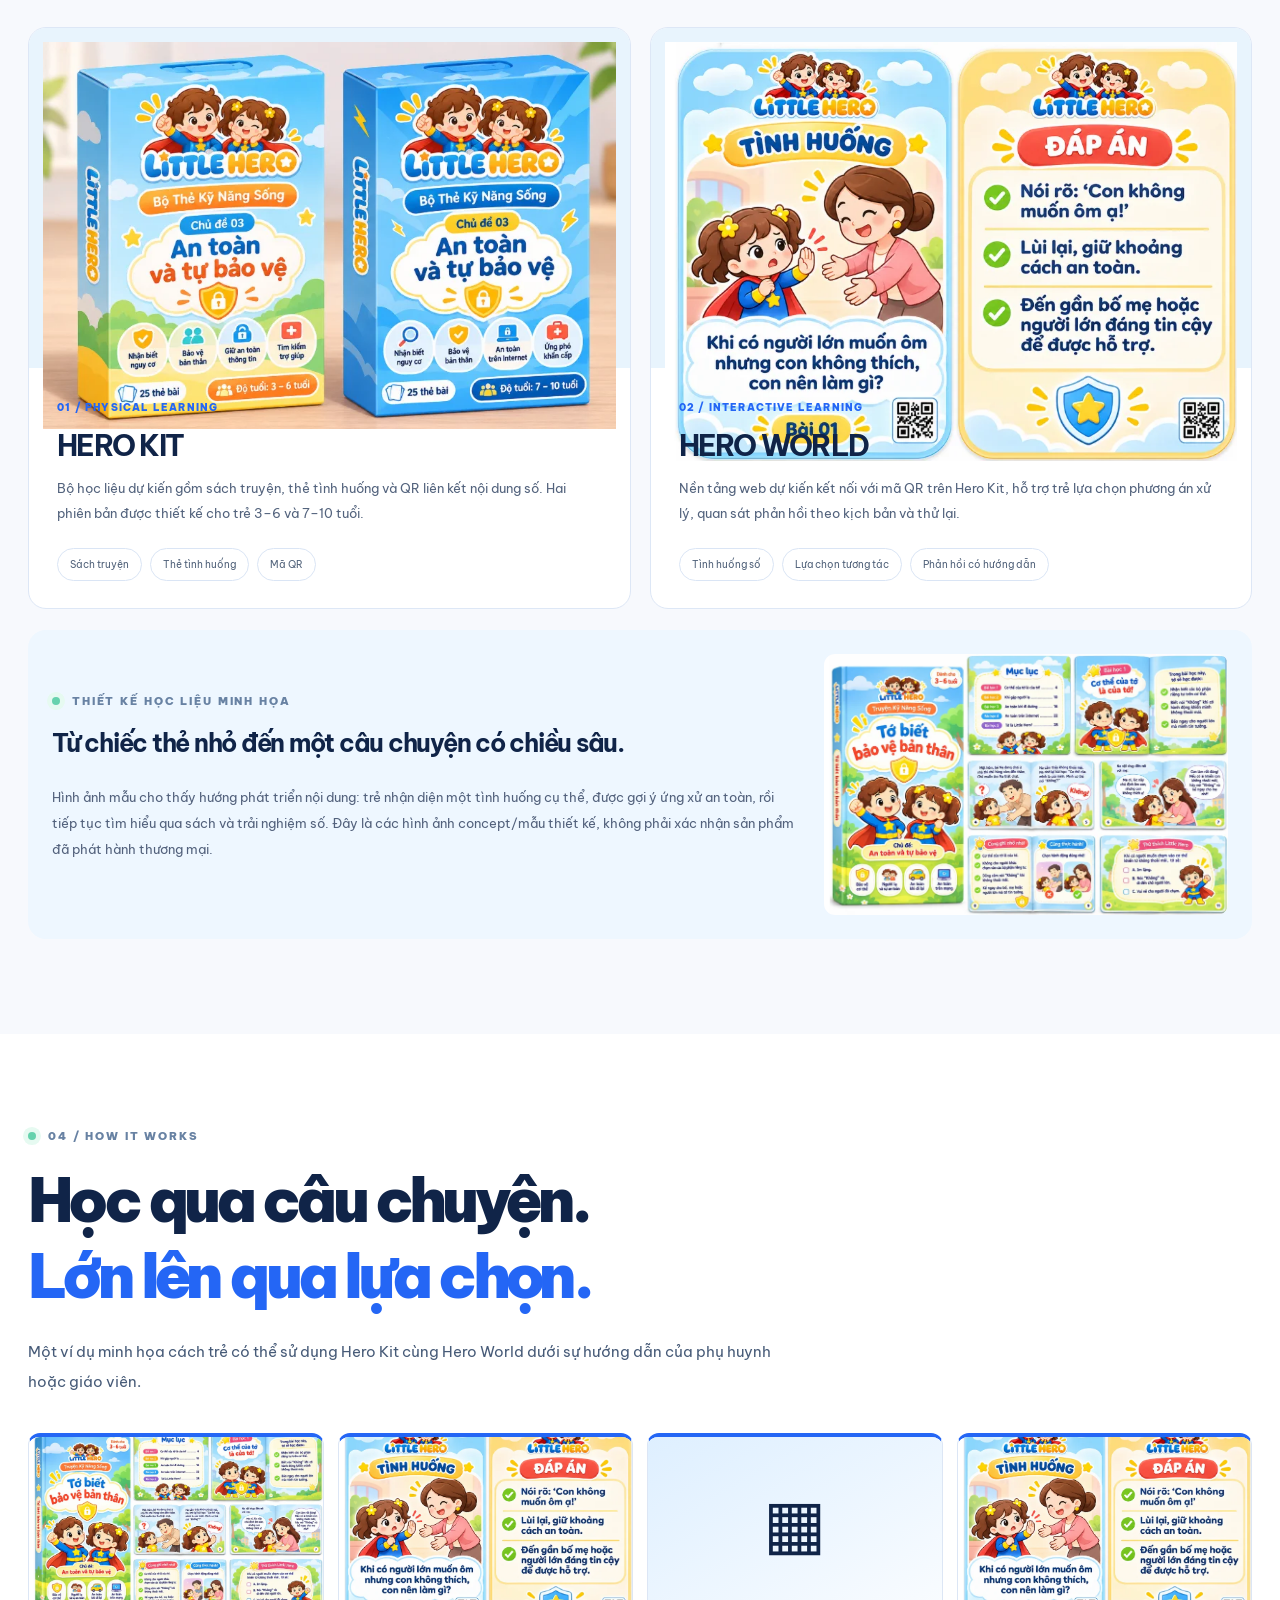
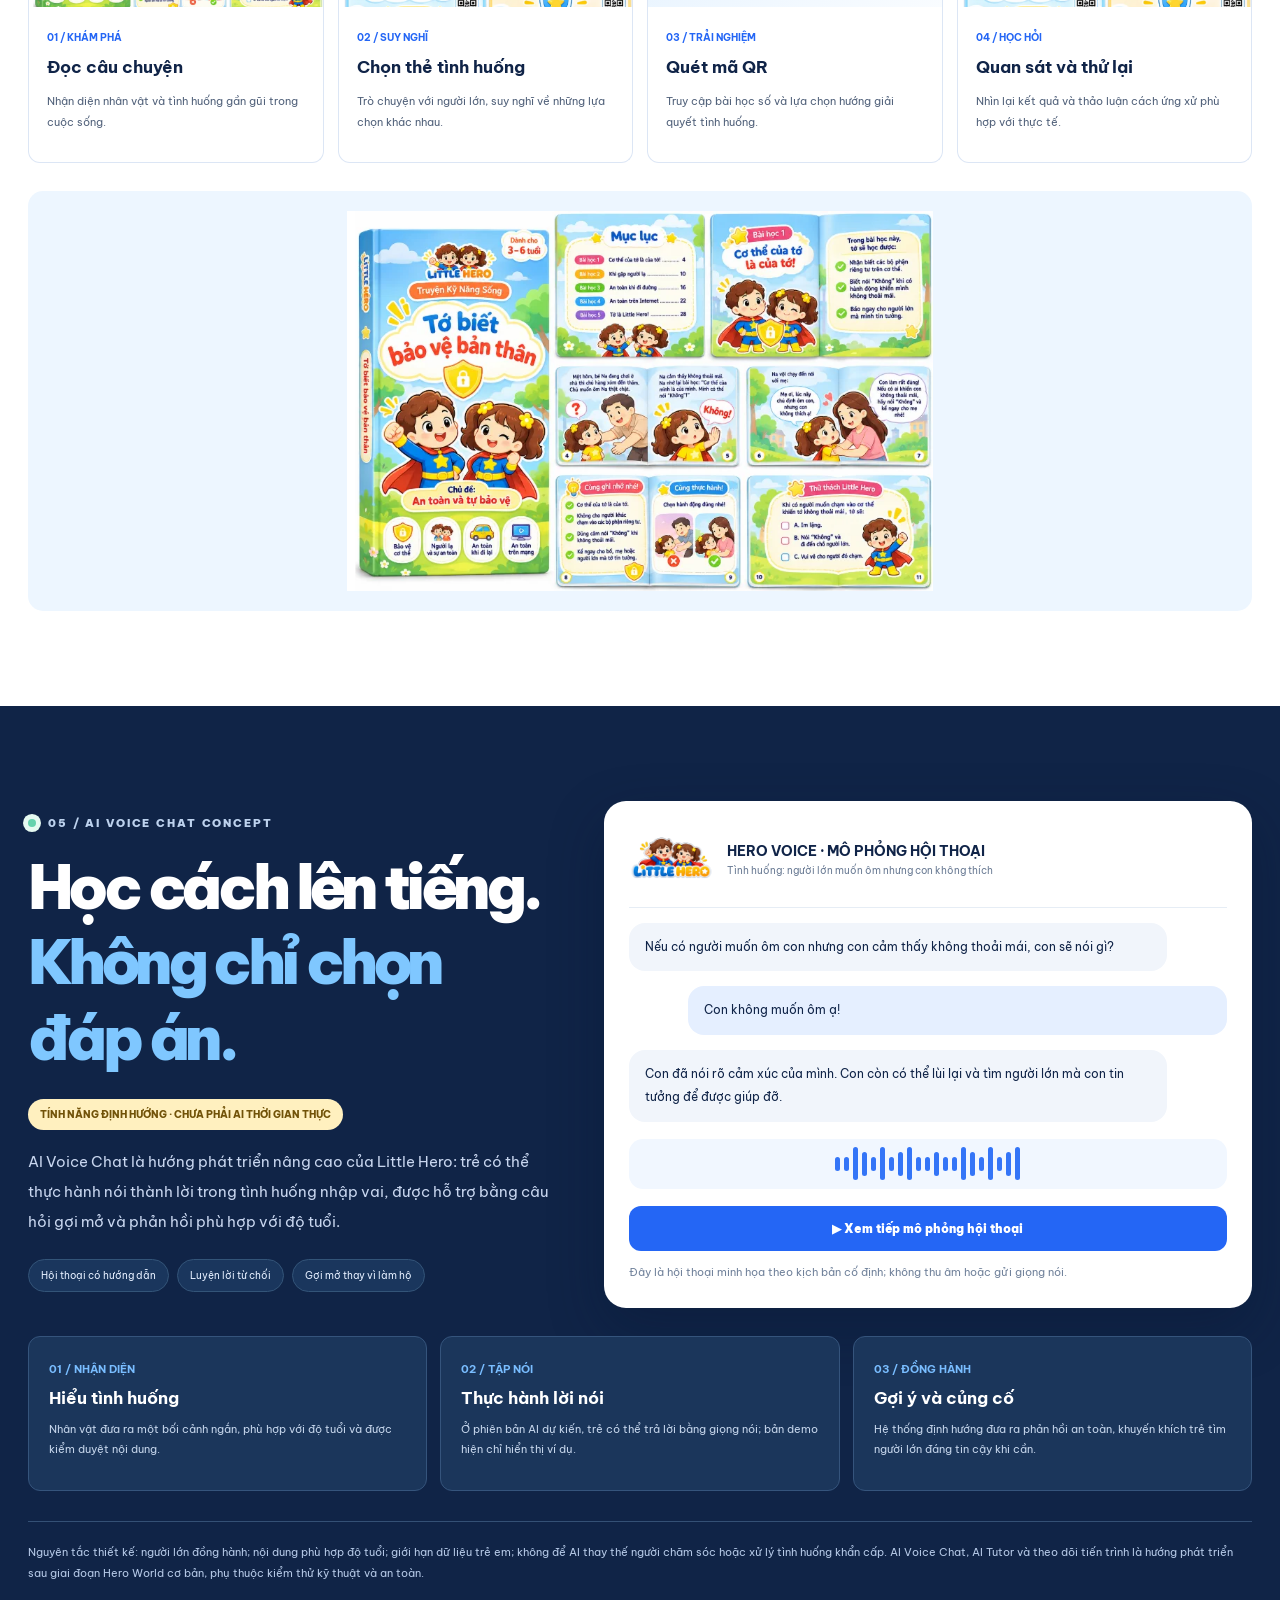
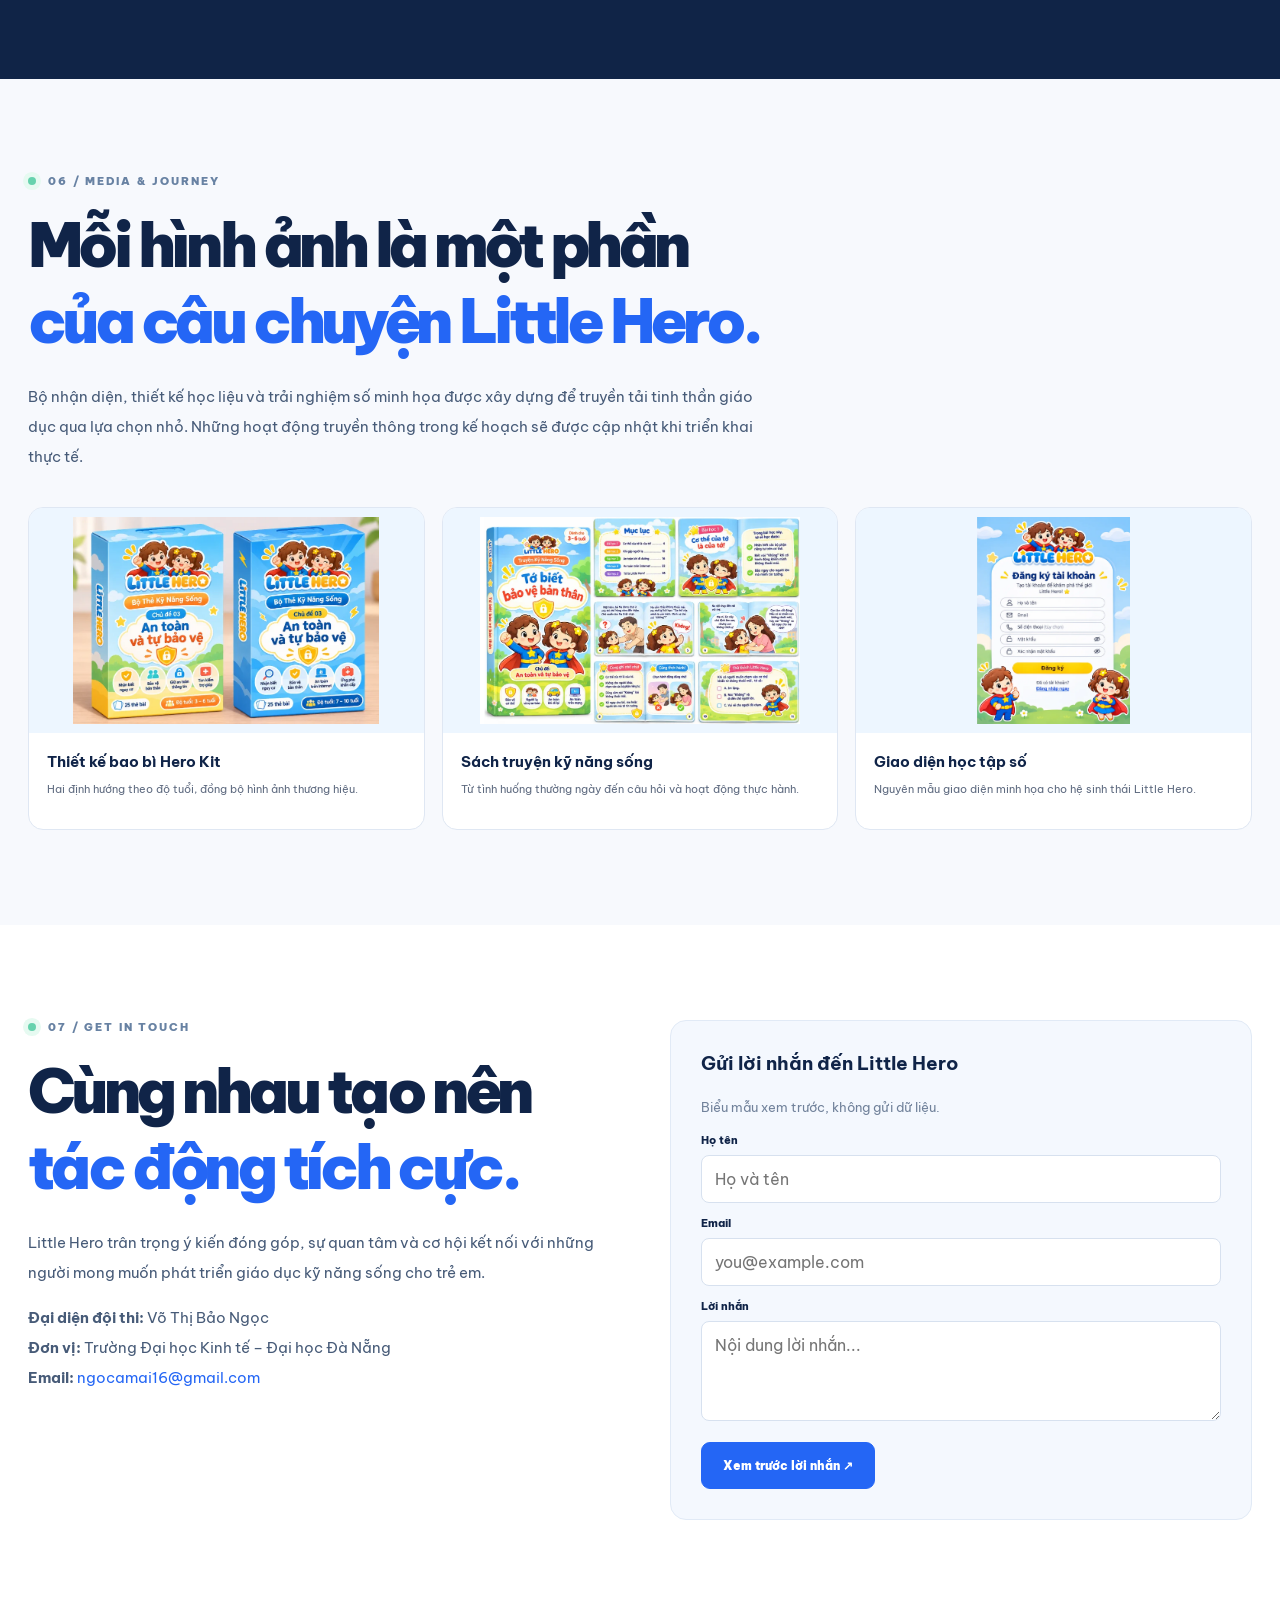
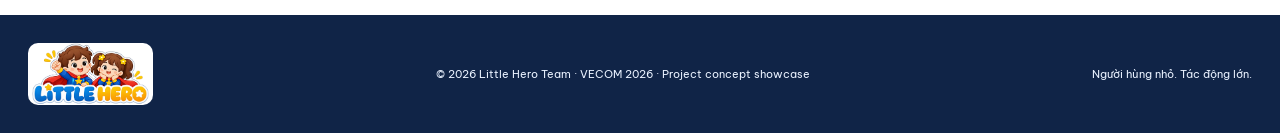
==== commit d4b3282c: "Remove asterisks from team roles Co-authored-by: Copilot <223556219+Copilot@users.noreply.github.com" ====
--- a/index.html
+++ b/index.html
@@ -4,10 +4,10 @@
 <div class="miniband"><div class="wrap bandgrid"><div><b>04</b><small>thành viên đội thi</small></div><div><b>233</b><small>phụ huynh Đà Nẵng trong khảo sát nhóm</small></div><div><b>03–10</b><small>độ tuổi trẻ dự án hướng đến</small></div><div><b>02</b><small>thành phần sản phẩm đề xuất</small></div></div></div>
 <section class="section team" id="team"><div class="wrap"><div class="eyebrow">01 / Our team</div><div class="flexhead"><div><h2 class="title">Những người hùng<br><span class="blue">phía sau Little Hero.</span></h2></div><p class="intro">Bốn sinh viên Trường Đại học Kinh tế – Đại học Đà Nẵng, cùng kết hợp tư duy kinh doanh, sáng tạo, truyền thông và công nghệ để phát triển đề án.</p></div><div class="members">
 <article class="member"><div class="portrait"><img src="assets/member-01-bao-ngoc.png" alt="Võ Thị Bảo Ngọc" loading="lazy" decoding="async"></div><h3>Võ Thị Bảo Ngọc</h3><div class="role">Project Lead · Trưởng nhóm</div><p>Định hướng chiến lược, phân chia đầu việc, kết nối các mảng công việc, điều phối tiến độ và tổng hợp phương án triển khai của đề án.</p></article>
-<article class="member"><div class="portrait"><img src="assets/member-02-thuy-ngan.png" alt="Trần Nguyễn Thúy Ngân" loading="lazy" decoding="async"></div><h3>Trần Nguyễn Thúy Ngân</h3><div class="role">Communication · Truyền thông*</div><p>Nghiên cứu công chúng mục tiêu, xây dựng thông điệp, nội dung giới thiệu và định hướng truyền thông để đưa Little Hero đến gần phụ huynh.</p></article>
-<article class="member"><div class="portrait"><img src="assets/member-03-khanh-ha.png" alt="Nguyễn Ngọc Khánh Hạ" loading="lazy" decoding="async"></div><h3>Nguyễn Ngọc Khánh Hạ</h3><div class="role">Creative · Thiết kế sáng tạo*</div><p>Chuyển hóa ý tưởng thành hình ảnh thương hiệu, minh họa và trải nghiệm trực quan cho sách truyện, thẻ tình huống và nội dung số.</p></article>
-<article class="member"><div class="portrait"><img src="assets/member-04-minh-duc.png" alt="Trương Văn Minh Đức" loading="lazy" decoding="async"></div><h3>Trương Văn Minh Đức</h3><div class="role">Digital & AI · Công nghệ*</div><p>Nghiên cứu hướng ứng dụng công cụ số và AI, đề xuất trải nghiệm tương tác, hỗ trợ xây dựng nguyên mẫu giao diện và định hướng phát triển Hero World.</p></article>
-</div><div class="note" style="margin-top:19px">* Vai trò của Thúy Ngân, Khánh Hạ và Minh Đức đang được gắn theo phương án phân công minh họa; nhóm cần xác nhận trước khi công bố chính thức.</div><div class="teamquote">“Một tập thể nhỏ. <span class="blue">Một sứ mệnh lớn.</span>”</div></div></section>
+<article class="member"><div class="portrait"><img src="assets/member-02-thuy-ngan.png" alt="Trần Nguyễn Thúy Ngân" loading="lazy" decoding="async"></div><h3>Trần Nguyễn Thúy Ngân</h3><div class="role">Communication · Truyền thông</div><p>Nghiên cứu công chúng mục tiêu, xây dựng thông điệp, nội dung giới thiệu và định hướng truyền thông để đưa Little Hero đến gần phụ huynh.</p></article>
+<article class="member"><div class="portrait"><img src="assets/member-03-khanh-ha.png" alt="Nguyễn Ngọc Khánh Hạ" loading="lazy" decoding="async"></div><h3>Nguyễn Ngọc Khánh Hạ</h3><div class="role">Creative · Thiết kế sáng tạo</div><p>Chuyển hóa ý tưởng thành hình ảnh thương hiệu, minh họa và trải nghiệm trực quan cho sách truyện, thẻ tình huống và nội dung số.</p></article>
+<article class="member"><div class="portrait"><img src="assets/member-04-minh-duc.png" alt="Trương Văn Minh Đức" loading="lazy" decoding="async"></div><h3>Trương Văn Minh Đức</h3><div class="role">Digital & AI · Công nghệ</div><p>Nghiên cứu hướng ứng dụng công cụ số và AI, đề xuất trải nghiệm tương tác, hỗ trợ xây dựng nguyên mẫu giao diện và định hướng phát triển Hero World.</p></article>
+</div><div class="note" style="margin-top:19px">Lưu ý: Vai trò của Thúy Ngân, Khánh Hạ và Minh Đức đang được gắn theo phương án phân công minh họa; nhóm cần xác nhận trước khi công bố chính thức.</div><div class="teamquote">“Một tập thể nhỏ. <span class="blue">Một sứ mệnh lớn.</span>”</div></div></section>
 <section class="section" id="project"><div class="wrap"><div class="eyebrow">02 / The problem</div><div class="problem-grid"><div><h3>Trẻ có thể biết điều đúng.<br><span class="blue">Nhưng đã biết cách hành động?</span></h3><p class="intro">Khoảng cách giữa hiểu lời khuyên và ứng xử trong tình huống thực tế là điều Little Hero muốn giải quyết. Phụ huynh cũng gặp khó khăn trong việc chuẩn bị bài học, tạo tình huống và dành thời gian để thực hành cùng con.</p><p class="intro" style="font-size:12px">Nhóm đã khảo sát <b>233 phụ huynh tại Đà Nẵng</b>. Các tỷ lệ bên dưới là kết quả của chính mẫu khảo sát này, không phải thống kê đại diện cho toàn bộ phụ huynh Việt Nam.</p></div><div class="bigstat"><small>QUY MÔ KHẢO SÁT NỘI BỘ TẠI ĐÀ NẴNG</small><b>233</b><h4>phụ huynh tham gia khảo sát<br>về giáo dục kỹ năng xử lý tình huống</h4></div></div><div class="stats"><article class="stat"><b>51,1%</b><div class="progress"><span style="width:51,1%"></span></div><p>Phụ huynh thiếu thời gian dạy con kỹ năng sống.</p></article><article class="stat"><b>48,5%</b><div class="progress"><span style="width:48,5%"></span></div><p>Phụ huynh khó tự xây dựng tình huống giáo dục.</p></article><article class="stat"><b>48,9%</b><div class="progress"><span style="width:48,9%"></span></div><p>Phụ huynh nhận thấy trẻ dễ chán cách học truyền thống.</p></article><article class="stat"><b>42,5%</b><div class="progress"><span style="width:42,5%"></span></div><p>Phụ huynh gặp khó khăn khi trẻ ngại chia sẻ hoặc ít nói.</p></article><article class="stat"><b>40,8%</b><div class="progress"><span style="width:40,8%"></span></div><p>Phụ huynh khó xác định trẻ có thực sự hiểu bài.</p></article></div><p class="note" style="margin-top:15px">Nguồn số liệu 5 tỷ lệ: khảo sát do nhóm Little Hero thực hiện với 233 phụ huynh tại Đà Nẵng, được trình bày trong đề án VECOM 2026. Các bài viết dưới đây là tài liệu bối cảnh độc lập, không phải nguồn của năm tỷ lệ này.</p>
 <h3 style="margin-top:45px;font-size:26px;letter-spacing:-.05em">Bối cảnh thực tế: <span class="blue">Vì sao cần giáo dục kỹ năng sớm?</span></h3><div class="evidence"><article><small>BỘ THÔNG TIN & TRUYỀN THÔNG · 2024</small><b>Cẩm nang bảo vệ trẻ em trên môi trường mạng</b><p>Tài liệu hướng dẫn theo các nhóm tuổi, nhấn mạnh vai trò của người lớn trong việc giúp trẻ nhận biết rủi ro và hình thành kỹ năng an toàn số.</p><a target="_blank" rel="noopener" href="https://mst.gov.vn/ra-mat-cam-nang-bao-ve-tre-em-tren-moi-truong-mang-nam-2024-197241219110837884.htm">Đọc nguồn ↗</a></article><article><small>UNICEF / UNESCO / WHO · 2026</small><b>Hỗ trợ kỹ năng cảm xúc và xã hội trong trường học</b><p>Hướng dẫn Teaching with Care đề cao môi trường học tập an toàn, kỹ năng xã hội – cảm xúc và sự hợp tác của gia đình, trường học.</p><a target="_blank" rel="noopener" href="https://www.who.int/publications/i/item/9789240124912">Đọc nguồn ↗</a></article><article><small>BÁO CHÍ / MSD · 2024</small><b>Trẻ em cần thêm năng lực ứng phó rủi ro số</b><p>Bài viết về khảo sát Tiếng nói Trẻ em Việt Nam 2024 cho thấy việc được tiếp cận kiến thức chưa đồng nghĩa với sự tự tin ứng phó rủi ro.</p><a target="_blank" rel="noopener" href="https://ictvietnam.vn/ba-giai-phap-nham-ho-tro-bao-ve-tre-em-an-toan-tren-moi-truong-mang-67249.html">Đọc nguồn ↗</a></article></div></div></section>
 <section class="section soft"><div class="wrap"><div class="eyebrow">03 / Our solution</div><h2 class="title">Một hành trình học.<br><span class="blue">Hai thế giới kết nối.</span></h2><p class="intro">Little Hero kết hợp học liệu vật lý với trải nghiệm số, để trẻ không chỉ đọc truyện mà còn thử suy nghĩ, đưa ra lựa chọn, quan sát hệ quả và trao đổi với người lớn.</p><div class="products"><article class="productcard"><div class="productimage"><img src="assets/hero-kit-packaging.webp" alt="Mockup hộp Hero Kit hai nhóm tuổi"></div><div class="content"><small>01 / PHYSICAL LEARNING</small><h3>HERO KIT</h3><p>Bộ học liệu dự kiến gồm sách truyện, thẻ tình huống và QR liên kết nội dung số. Hai phiên bản được thiết kế cho trẻ 3–6 và 7–10 tuổi.</p><div class="chips"><span>Sách truyện</span><span>Thẻ tình huống</span><span>Mã QR</span></div></div></article><article class="productcard"><div class="productimage"><img src="assets/hero-kit-cards.webp" alt="Mẫu thẻ tình huống và đáp án Little Hero"></div><div class="content"><small>02 / INTERACTIVE LEARNING</small><h3>HERO WORLD</h3><p>Nền tảng web dự kiến kết nối với mã QR trên Hero Kit, hỗ trợ trẻ lựa chọn phương án xử lý, quan sát phản hồi theo kịch bản và thử lại.</p><div class="chips"><span>Tình huống số</span><span>Lựa chọn tương tác</span><span>Phản hồi có hướng dẫn</span></div></div></article></div><div class="feature"><div><div class="eyebrow">Thiết kế học liệu minh họa</div><h3>Từ chiếc thẻ nhỏ đến một câu chuyện có chiều sâu.</h3><p>Hình ảnh mẫu cho thấy hướng phát triển nội dung: trẻ nhận diện một tình huống cụ thể, được gợi ý ứng xử an toàn, rồi tiếp tục tìm hiểu qua sách và trải nghiệm số. Đây là các hình ảnh concept/mẫu thiết kế, không phải xác nhận sản phẩm đã phát hành thương mại.</p></div><img src="assets/little-hero-storybook.webp" alt="Các trang truyện và bài tập thực hành Little Hero"></div></div></section>
--- a/team-portraits.css
+++ b/team-portraits.css
@@ -1,18 +1,31 @@
 .portrait {
   isolation: isolate;
+  background: none;
+  border: 0;
+  border-radius: 0;
+}
+
+.portrait::before,
+.portrait::after {
+  content: none;
+  display: none;
 }
 
 .portrait img {
   position: absolute;
   inset: 0;
-  z-index: -1;
+  z-index: 0;
   width: 100%;
   height: 100%;
   object-fit: cover;
-  object-position: center 28%;
+  object-position: center 20%;
 }
 
-.portrait::before {
-  z-index: 0;
-  border-color: #ffffff70;
+.member:nth-child(3) .portrait img,
+.member:nth-child(4) .portrait img {
+  object-position: center 12%;
 }
+
+.member h3 {
+  text-align: center;
+}
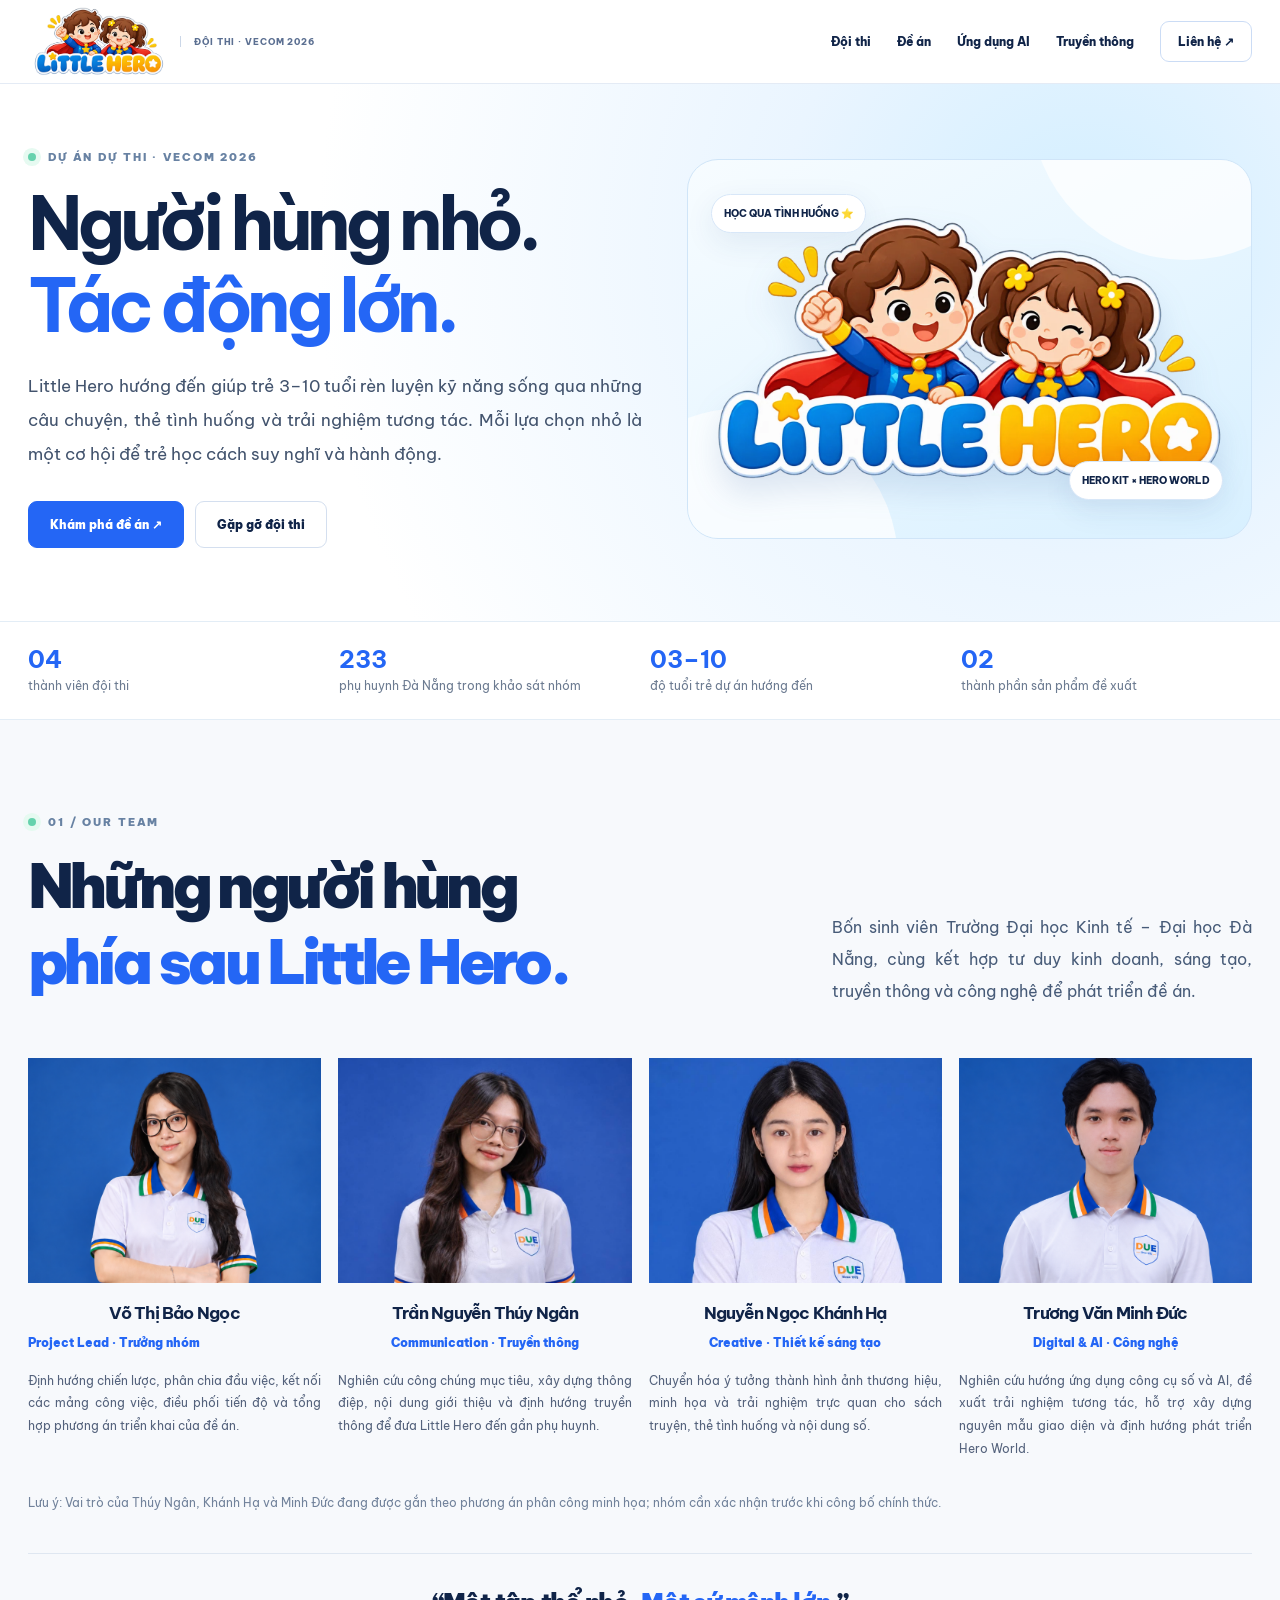
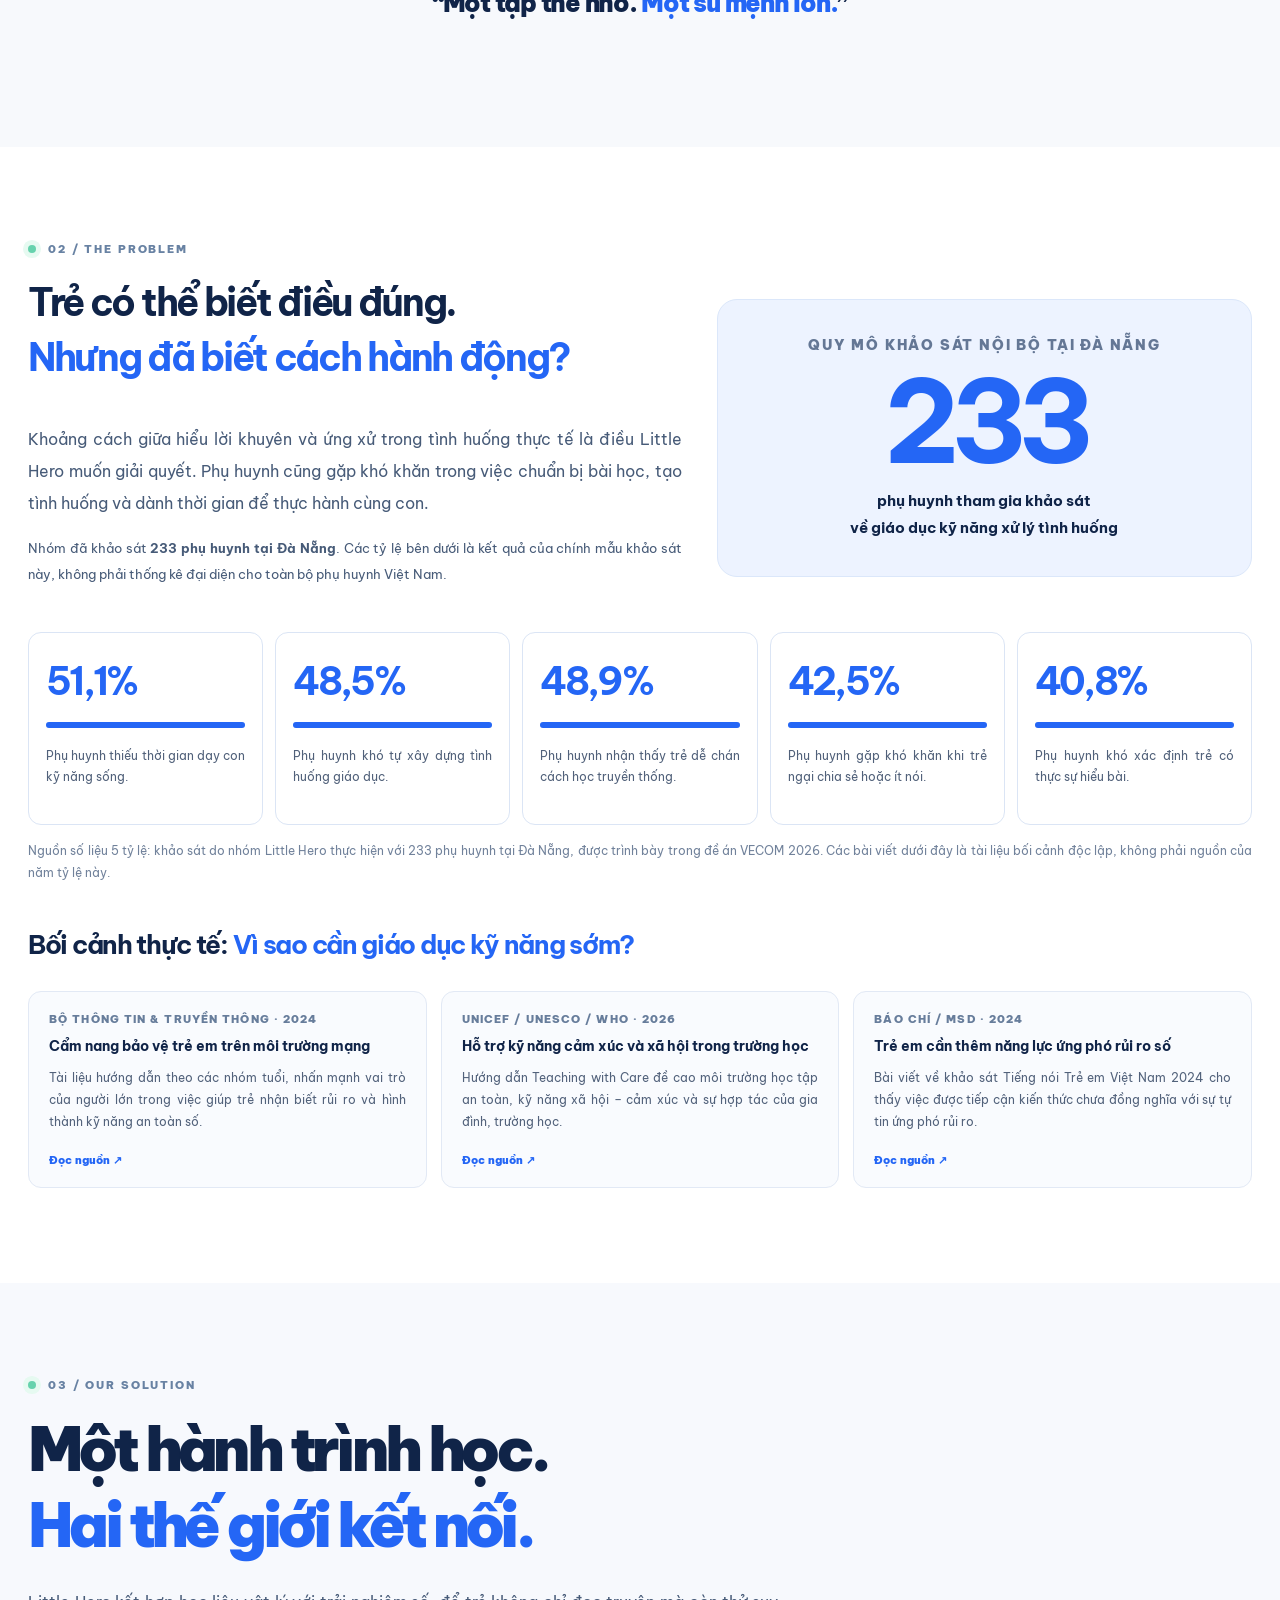
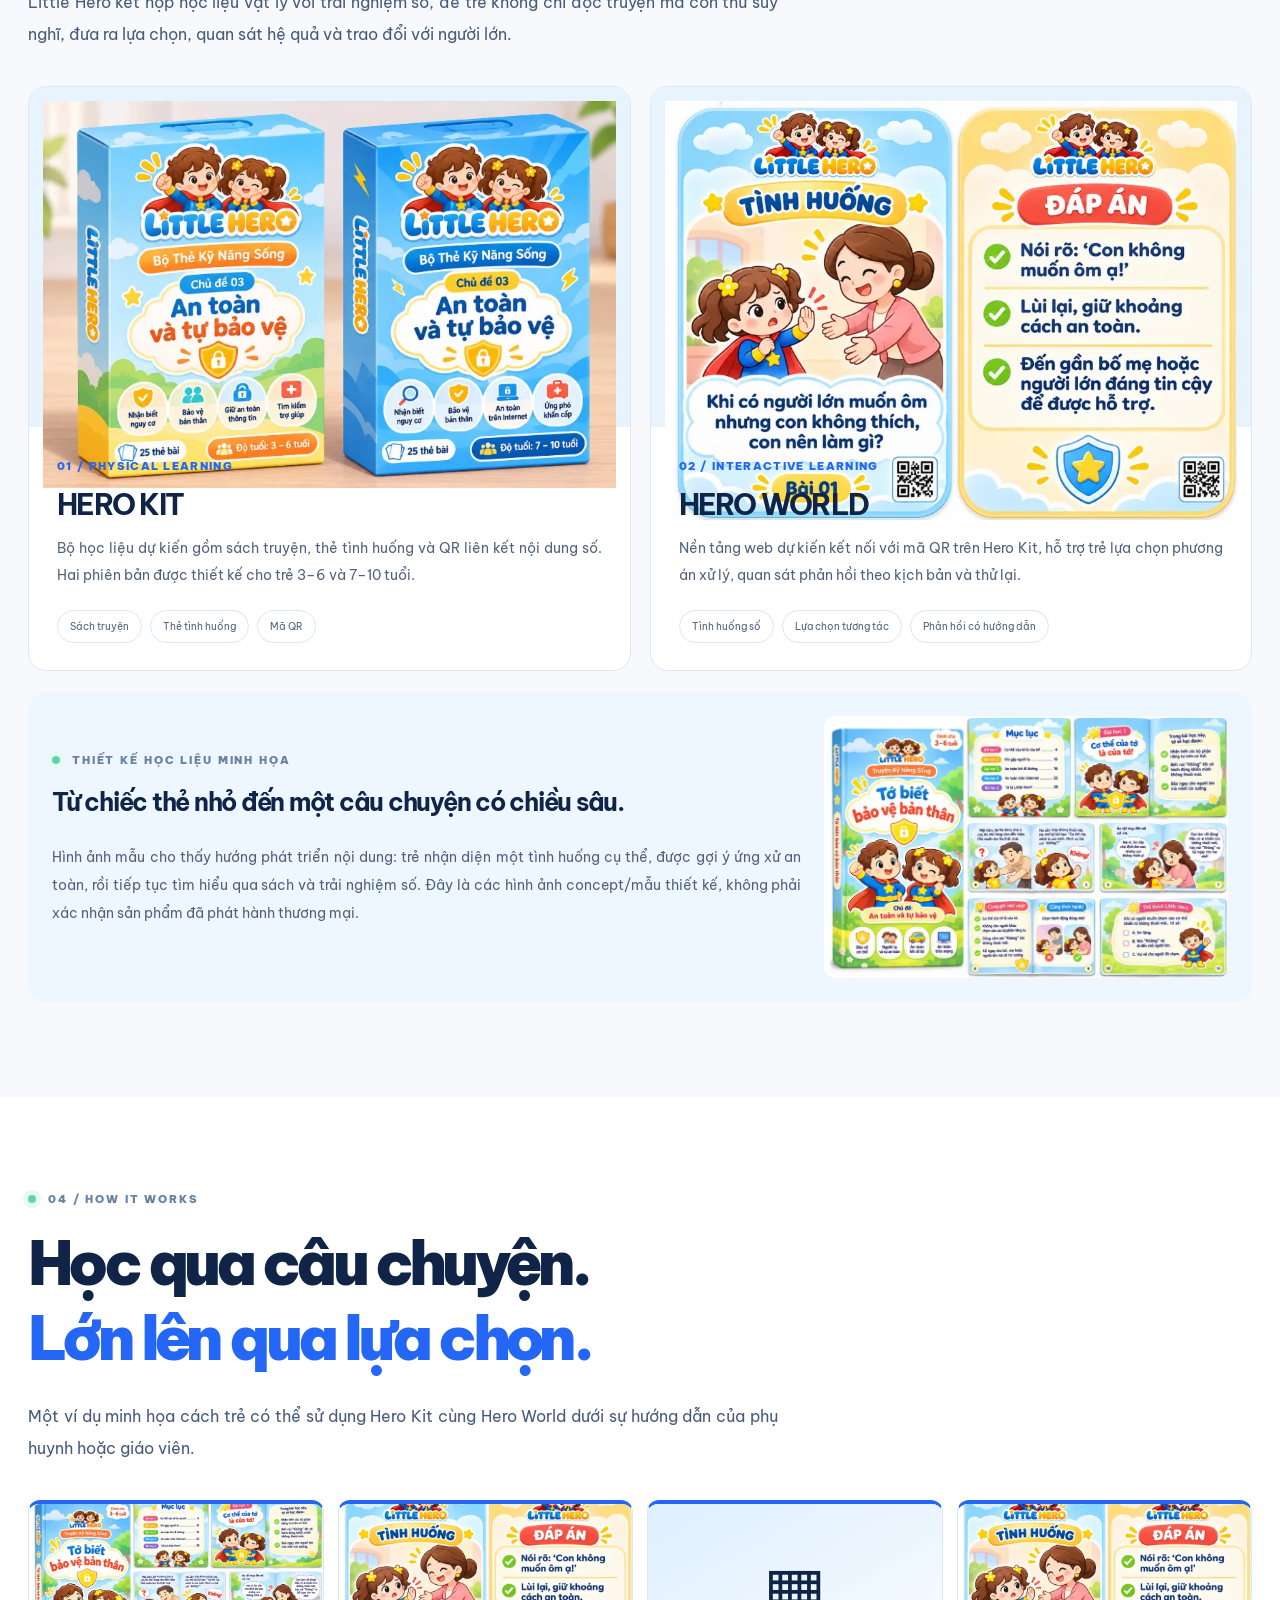
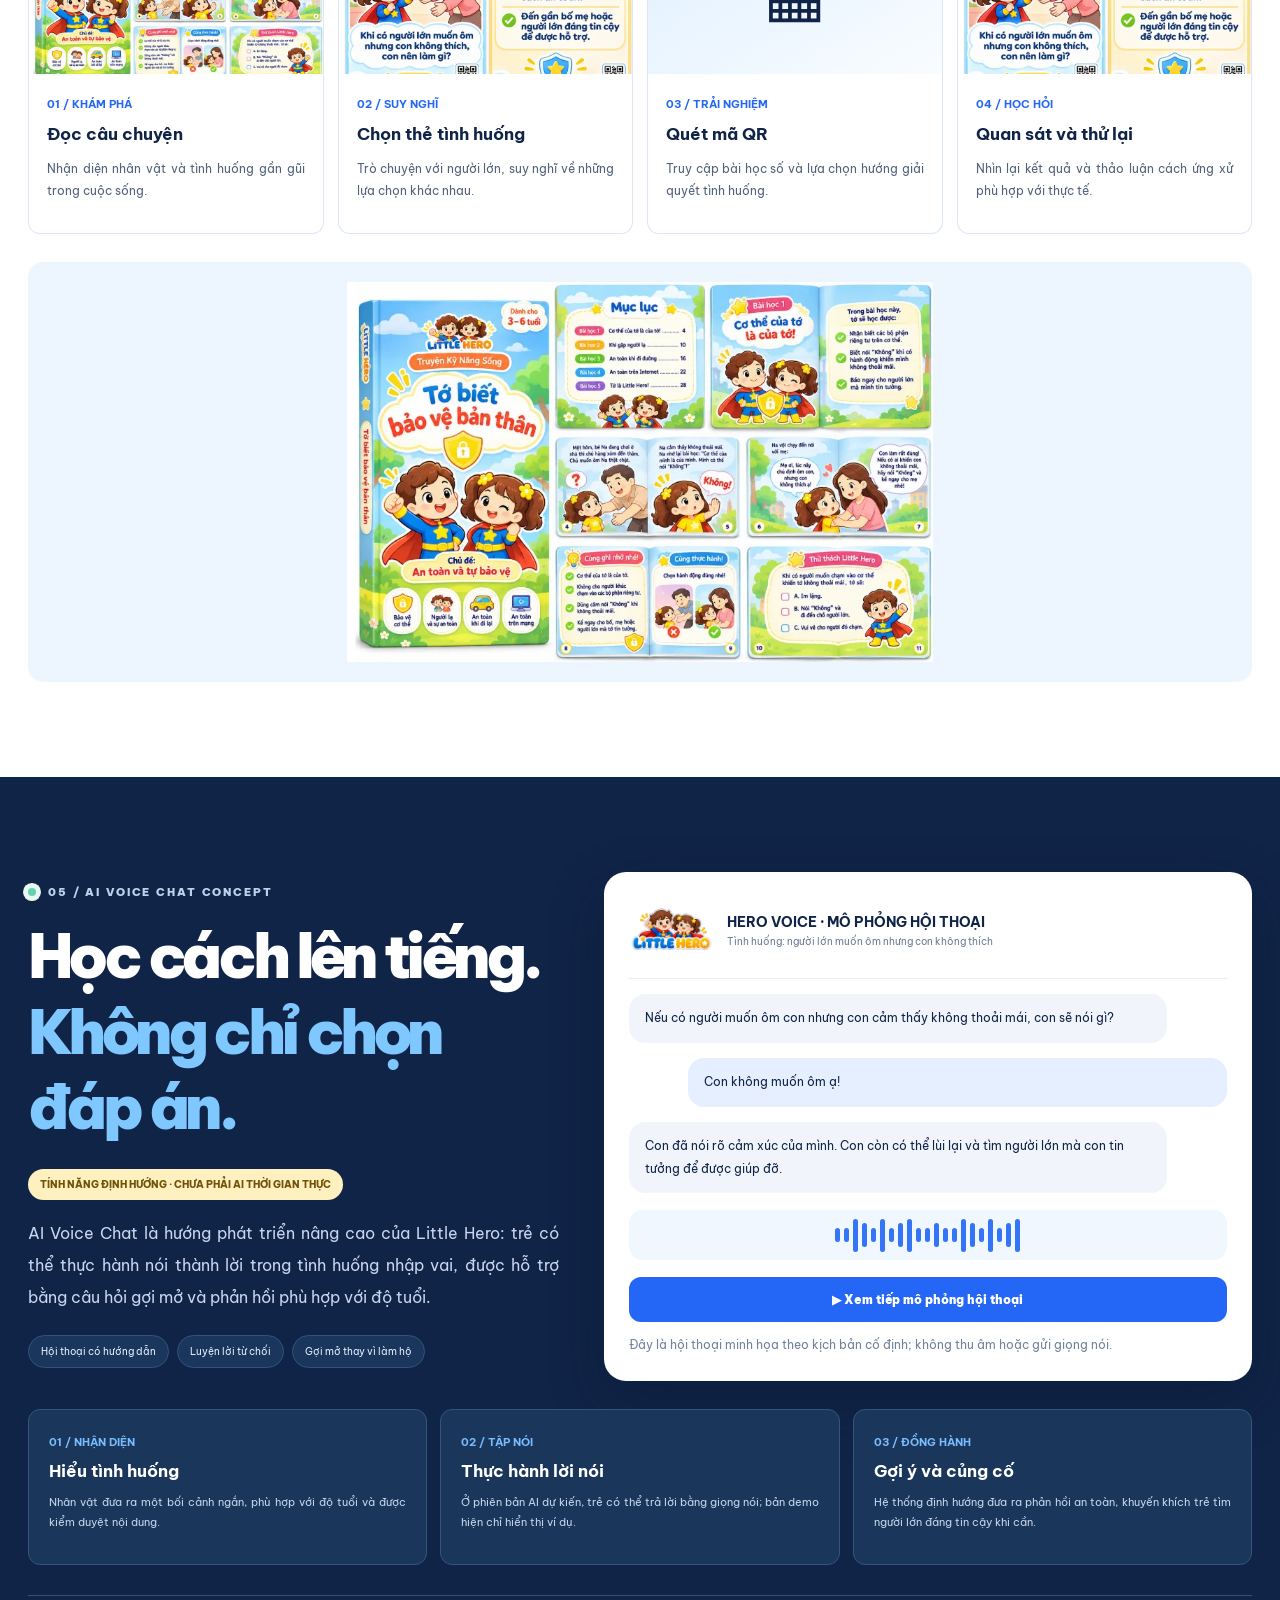
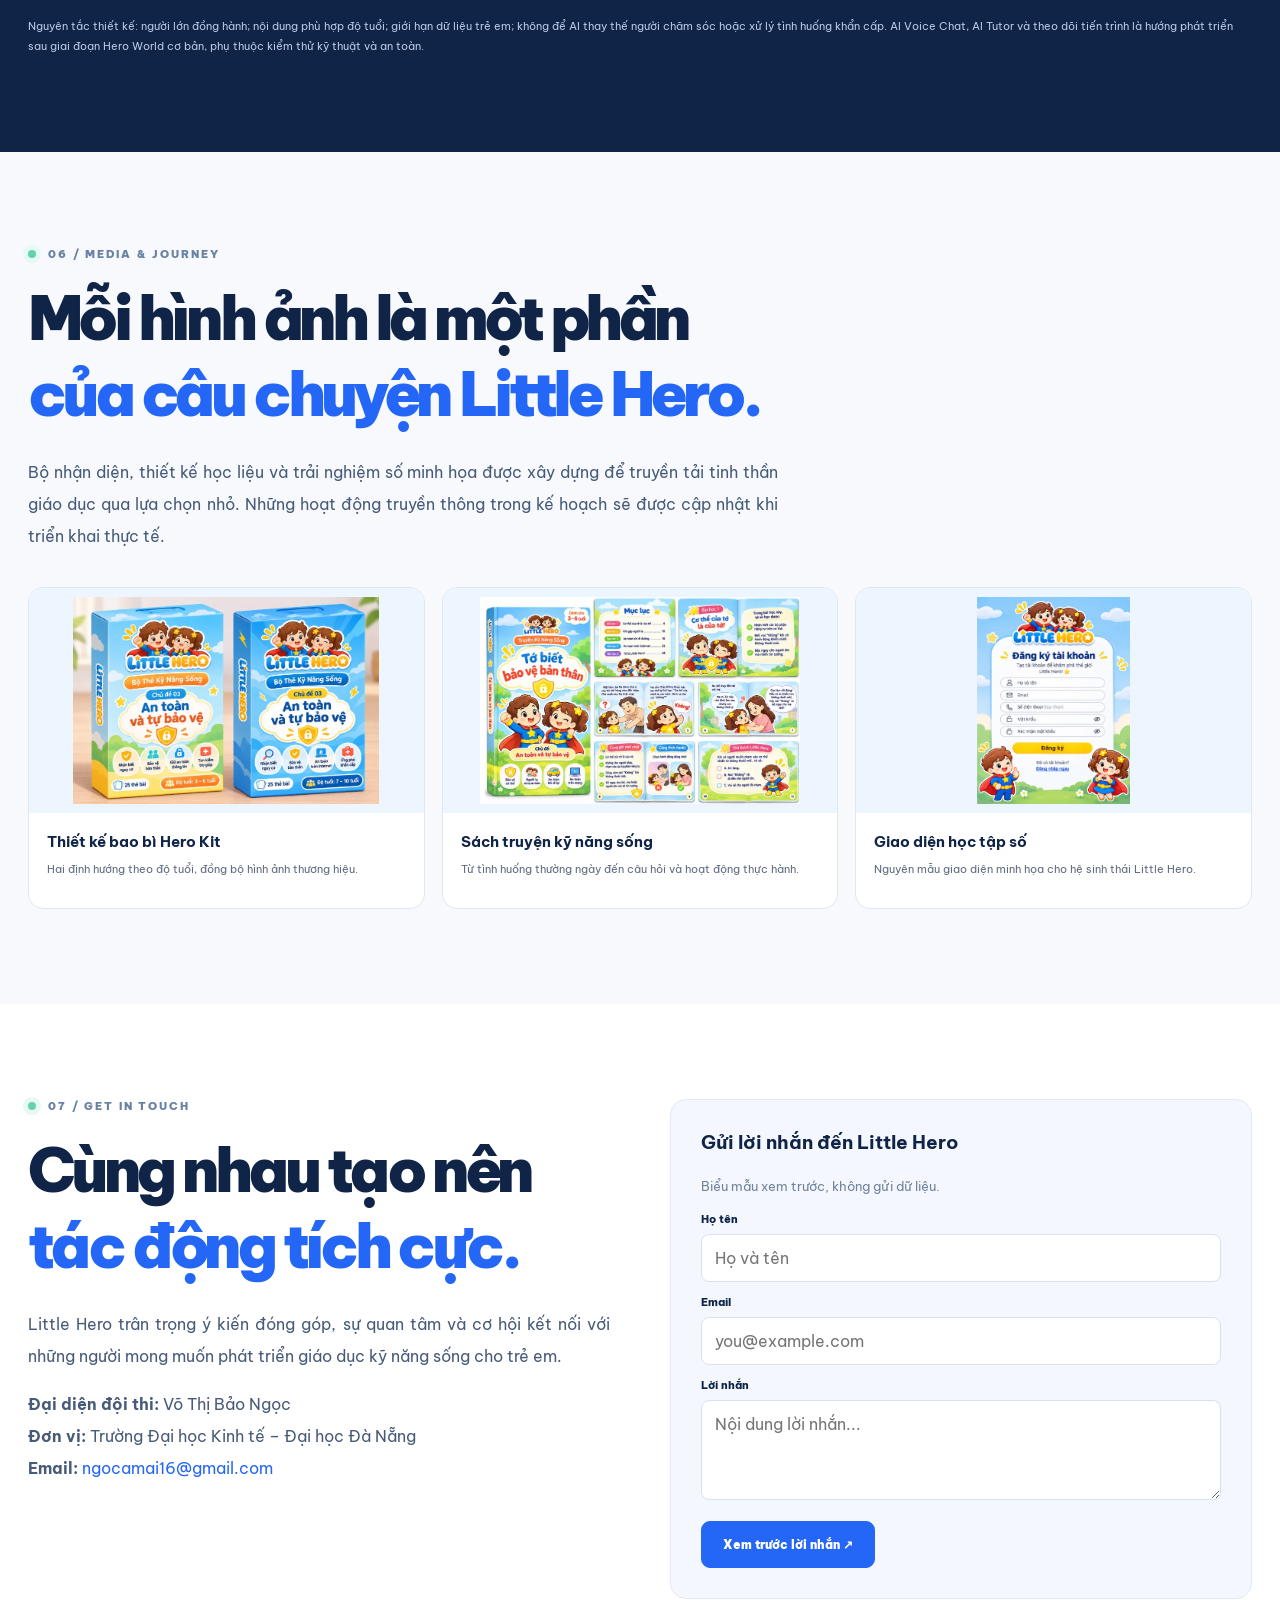
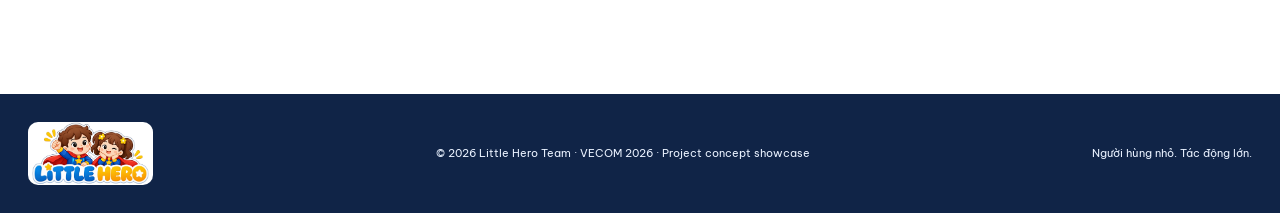
==== commit 5b478715: "Slightly increase supporting text sizes Co-authored-by: Copilot <223556219+Copilot@users.noreply.git" ====
--- a/index.html
+++ b/index.html
@@ -8,7 +8,7 @@
 <article class="member"><div class="portrait"><img src="assets/member-03-khanh-ha.png" alt="Nguyễn Ngọc Khánh Hạ" loading="lazy" decoding="async"></div><h3>Nguyễn Ngọc Khánh Hạ</h3><div class="role">Creative · Thiết kế sáng tạo</div><p>Chuyển hóa ý tưởng thành hình ảnh thương hiệu, minh họa và trải nghiệm trực quan cho sách truyện, thẻ tình huống và nội dung số.</p></article>
 <article class="member"><div class="portrait"><img src="assets/member-04-minh-duc.png" alt="Trương Văn Minh Đức" loading="lazy" decoding="async"></div><h3>Trương Văn Minh Đức</h3><div class="role">Digital & AI · Công nghệ</div><p>Nghiên cứu hướng ứng dụng công cụ số và AI, đề xuất trải nghiệm tương tác, hỗ trợ xây dựng nguyên mẫu giao diện và định hướng phát triển Hero World.</p></article>
 </div><div class="note" style="margin-top:19px">Lưu ý: Vai trò của Thúy Ngân, Khánh Hạ và Minh Đức đang được gắn theo phương án phân công minh họa; nhóm cần xác nhận trước khi công bố chính thức.</div><div class="teamquote">“Một tập thể nhỏ. <span class="blue">Một sứ mệnh lớn.</span>”</div></div></section>
-<section class="section" id="project"><div class="wrap"><div class="eyebrow">02 / The problem</div><div class="problem-grid"><div><h3>Trẻ có thể biết điều đúng.<br><span class="blue">Nhưng đã biết cách hành động?</span></h3><p class="intro">Khoảng cách giữa hiểu lời khuyên và ứng xử trong tình huống thực tế là điều Little Hero muốn giải quyết. Phụ huynh cũng gặp khó khăn trong việc chuẩn bị bài học, tạo tình huống và dành thời gian để thực hành cùng con.</p><p class="intro" style="font-size:12px">Nhóm đã khảo sát <b>233 phụ huynh tại Đà Nẵng</b>. Các tỷ lệ bên dưới là kết quả của chính mẫu khảo sát này, không phải thống kê đại diện cho toàn bộ phụ huynh Việt Nam.</p></div><div class="bigstat"><small>QUY MÔ KHẢO SÁT NỘI BỘ TẠI ĐÀ NẴNG</small><b>233</b><h4>phụ huynh tham gia khảo sát<br>về giáo dục kỹ năng xử lý tình huống</h4></div></div><div class="stats"><article class="stat"><b>51,1%</b><div class="progress"><span style="width:51,1%"></span></div><p>Phụ huynh thiếu thời gian dạy con kỹ năng sống.</p></article><article class="stat"><b>48,5%</b><div class="progress"><span style="width:48,5%"></span></div><p>Phụ huynh khó tự xây dựng tình huống giáo dục.</p></article><article class="stat"><b>48,9%</b><div class="progress"><span style="width:48,9%"></span></div><p>Phụ huynh nhận thấy trẻ dễ chán cách học truyền thống.</p></article><article class="stat"><b>42,5%</b><div class="progress"><span style="width:42,5%"></span></div><p>Phụ huynh gặp khó khăn khi trẻ ngại chia sẻ hoặc ít nói.</p></article><article class="stat"><b>40,8%</b><div class="progress"><span style="width:40,8%"></span></div><p>Phụ huynh khó xác định trẻ có thực sự hiểu bài.</p></article></div><p class="note" style="margin-top:15px">Nguồn số liệu 5 tỷ lệ: khảo sát do nhóm Little Hero thực hiện với 233 phụ huynh tại Đà Nẵng, được trình bày trong đề án VECOM 2026. Các bài viết dưới đây là tài liệu bối cảnh độc lập, không phải nguồn của năm tỷ lệ này.</p>
+<section class="section" id="project"><div class="wrap"><div class="eyebrow">02 / The problem</div><div class="problem-grid"><div><h3>Trẻ có thể biết điều đúng.<br><span class="blue">Nhưng đã biết cách hành động?</span></h3><p class="intro">Khoảng cách giữa hiểu lời khuyên và ứng xử trong tình huống thực tế là điều Little Hero muốn giải quyết. Phụ huynh cũng gặp khó khăn trong việc chuẩn bị bài học, tạo tình huống và dành thời gian để thực hành cùng con.</p><p class="intro" style="font-size:13px">Nhóm đã khảo sát <b>233 phụ huynh tại Đà Nẵng</b>. Các tỷ lệ bên dưới là kết quả của chính mẫu khảo sát này, không phải thống kê đại diện cho toàn bộ phụ huynh Việt Nam.</p></div><div class="bigstat"><small>QUY MÔ KHẢO SÁT NỘI BỘ TẠI ĐÀ NẴNG</small><b>233</b><h4>phụ huynh tham gia khảo sát<br>về giáo dục kỹ năng xử lý tình huống</h4></div></div><div class="stats"><article class="stat"><b>51,1%</b><div class="progress"><span style="width:51,1%"></span></div><p>Phụ huynh thiếu thời gian dạy con kỹ năng sống.</p></article><article class="stat"><b>48,5%</b><div class="progress"><span style="width:48,5%"></span></div><p>Phụ huynh khó tự xây dựng tình huống giáo dục.</p></article><article class="stat"><b>48,9%</b><div class="progress"><span style="width:48,9%"></span></div><p>Phụ huynh nhận thấy trẻ dễ chán cách học truyền thống.</p></article><article class="stat"><b>42,5%</b><div class="progress"><span style="width:42,5%"></span></div><p>Phụ huynh gặp khó khăn khi trẻ ngại chia sẻ hoặc ít nói.</p></article><article class="stat"><b>40,8%</b><div class="progress"><span style="width:40,8%"></span></div><p>Phụ huynh khó xác định trẻ có thực sự hiểu bài.</p></article></div><p class="note" style="margin-top:15px">Nguồn số liệu 5 tỷ lệ: khảo sát do nhóm Little Hero thực hiện với 233 phụ huynh tại Đà Nẵng, được trình bày trong đề án VECOM 2026. Các bài viết dưới đây là tài liệu bối cảnh độc lập, không phải nguồn của năm tỷ lệ này.</p>
 <h3 style="margin-top:45px;font-size:26px;letter-spacing:-.05em">Bối cảnh thực tế: <span class="blue">Vì sao cần giáo dục kỹ năng sớm?</span></h3><div class="evidence"><article><small>BỘ THÔNG TIN & TRUYỀN THÔNG · 2024</small><b>Cẩm nang bảo vệ trẻ em trên môi trường mạng</b><p>Tài liệu hướng dẫn theo các nhóm tuổi, nhấn mạnh vai trò của người lớn trong việc giúp trẻ nhận biết rủi ro và hình thành kỹ năng an toàn số.</p><a target="_blank" rel="noopener" href="https://mst.gov.vn/ra-mat-cam-nang-bao-ve-tre-em-tren-moi-truong-mang-nam-2024-197241219110837884.htm">Đọc nguồn ↗</a></article><article><small>UNICEF / UNESCO / WHO · 2026</small><b>Hỗ trợ kỹ năng cảm xúc và xã hội trong trường học</b><p>Hướng dẫn Teaching with Care đề cao môi trường học tập an toàn, kỹ năng xã hội – cảm xúc và sự hợp tác của gia đình, trường học.</p><a target="_blank" rel="noopener" href="https://www.who.int/publications/i/item/9789240124912">Đọc nguồn ↗</a></article><article><small>BÁO CHÍ / MSD · 2024</small><b>Trẻ em cần thêm năng lực ứng phó rủi ro số</b><p>Bài viết về khảo sát Tiếng nói Trẻ em Việt Nam 2024 cho thấy việc được tiếp cận kiến thức chưa đồng nghĩa với sự tự tin ứng phó rủi ro.</p><a target="_blank" rel="noopener" href="https://ictvietnam.vn/ba-giai-phap-nham-ho-tro-bao-ve-tre-em-an-toan-tren-moi-truong-mang-67249.html">Đọc nguồn ↗</a></article></div></div></section>
 <section class="section soft"><div class="wrap"><div class="eyebrow">03 / Our solution</div><h2 class="title">Một hành trình học.<br><span class="blue">Hai thế giới kết nối.</span></h2><p class="intro">Little Hero kết hợp học liệu vật lý với trải nghiệm số, để trẻ không chỉ đọc truyện mà còn thử suy nghĩ, đưa ra lựa chọn, quan sát hệ quả và trao đổi với người lớn.</p><div class="products"><article class="productcard"><div class="productimage"><img src="assets/hero-kit-packaging.webp" alt="Mockup hộp Hero Kit hai nhóm tuổi"></div><div class="content"><small>01 / PHYSICAL LEARNING</small><h3>HERO KIT</h3><p>Bộ học liệu dự kiến gồm sách truyện, thẻ tình huống và QR liên kết nội dung số. Hai phiên bản được thiết kế cho trẻ 3–6 và 7–10 tuổi.</p><div class="chips"><span>Sách truyện</span><span>Thẻ tình huống</span><span>Mã QR</span></div></div></article><article class="productcard"><div class="productimage"><img src="assets/hero-kit-cards.webp" alt="Mẫu thẻ tình huống và đáp án Little Hero"></div><div class="content"><small>02 / INTERACTIVE LEARNING</small><h3>HERO WORLD</h3><p>Nền tảng web dự kiến kết nối với mã QR trên Hero Kit, hỗ trợ trẻ lựa chọn phương án xử lý, quan sát phản hồi theo kịch bản và thử lại.</p><div class="chips"><span>Tình huống số</span><span>Lựa chọn tương tác</span><span>Phản hồi có hướng dẫn</span></div></div></article></div><div class="feature"><div><div class="eyebrow">Thiết kế học liệu minh họa</div><h3>Từ chiếc thẻ nhỏ đến một câu chuyện có chiều sâu.</h3><p>Hình ảnh mẫu cho thấy hướng phát triển nội dung: trẻ nhận diện một tình huống cụ thể, được gợi ý ứng xử an toàn, rồi tiếp tục tìm hiểu qua sách và trải nghiệm số. Đây là các hình ảnh concept/mẫu thiết kế, không phải xác nhận sản phẩm đã phát hành thương mại.</p></div><img src="assets/little-hero-storybook.webp" alt="Các trang truyện và bài tập thực hành Little Hero"></div></div></section>
 <section class="section"><div class="wrap"><div class="eyebrow">04 / How it works</div><h2 class="title">Học qua câu chuyện.<br><span class="blue">Lớn lên qua lựa chọn.</span></h2><p class="intro">Một ví dụ minh họa cách trẻ có thể sử dụng Hero Kit cùng Hero World dưới sự hướng dẫn của phụ huynh hoặc giáo viên.</p><div class="steps"><article class="step"><img src="assets/little-hero-storybook.webp" alt="Bìa và các trang sách truyện"><div class="steptext"><b>01 / KHÁM PHÁ</b><h3>Đọc câu chuyện</h3><p>Nhận diện nhân vật và tình huống gần gũi trong cuộc sống.</p></div></article><article class="step"><img src="assets/hero-kit-cards.webp" alt="Bộ thẻ tình huống"><div class="steptext"><b>02 / SUY NGHĨ</b><h3>Chọn thẻ tình huống</h3><p>Trò chuyện với người lớn, suy nghĩ về những lựa chọn khác nhau.</p></div></article><article class="step"><div style="height:170px;display:grid;place-items:center;background:linear-gradient(150deg,#deefff,#f9fcff)"><span style="font-size:67px">▦</span></div><div class="steptext"><b>03 / TRẢI NGHIỆM</b><h3>Quét mã QR</h3><p>Truy cập bài học số và lựa chọn hướng giải quyết tình huống.</p></div></article><article class="step"><img src="assets/hero-kit-cards.webp" alt="Gợi ý phương án và phản hồi trên thẻ"><div class="steptext"><b>04 / HỌC HỎI</b><h3>Quan sát và thử lại</h3><p>Nhìn lại kết quả và thảo luận cách ứng xử phù hợp với thực tế.</p></div></article></div><div class="visualflow"><img src="assets/little-hero-storybook.webp" alt="Minh họa sách truyện từng trang từ câu chuyện đến phần thực hành"></div></div></section>
--- a/team-portraits.css
+++ b/team-portraits.css
@@ -29,3 +29,72 @@
 .member h3 {
   text-align: center;
 }
+
+.member:nth-child(n + 2):nth-child(-n + 4) .role {
+  text-align: center;
+}
+
+main p,
+main .note {
+  text-align: justify;
+}
+
+.bigstat {
+  display: flex;
+  flex-direction: column;
+  align-items: center;
+  justify-content: center;
+  gap: 8px;
+}
+
+.bigstat small {
+  display: block;
+  max-width: 100%;
+  line-height: 1.5;
+}
+
+.bigstat b,
+.bigstat h4 {
+  display: block;
+  margin: 0;
+}
+
+.hero p {
+  font-size: 17px;
+}
+
+.intro {
+  font-size: 16px;
+}
+
+.bandgrid small,
+.role {
+  font-size: 12px;
+}
+
+.member p,
+.stat p,
+.evidence p,
+.step p,
+.note {
+  font-size: 12px;
+}
+
+.evidence small,
+.content small,
+.step b {
+  font-size: 11px;
+}
+
+.content p,
+.feature p {
+  font-size: 14px;
+}
+
+.bigstat small {
+  font-size: 14px;
+}
+
+.bigstat h4 {
+  font-size: 15px;
+}
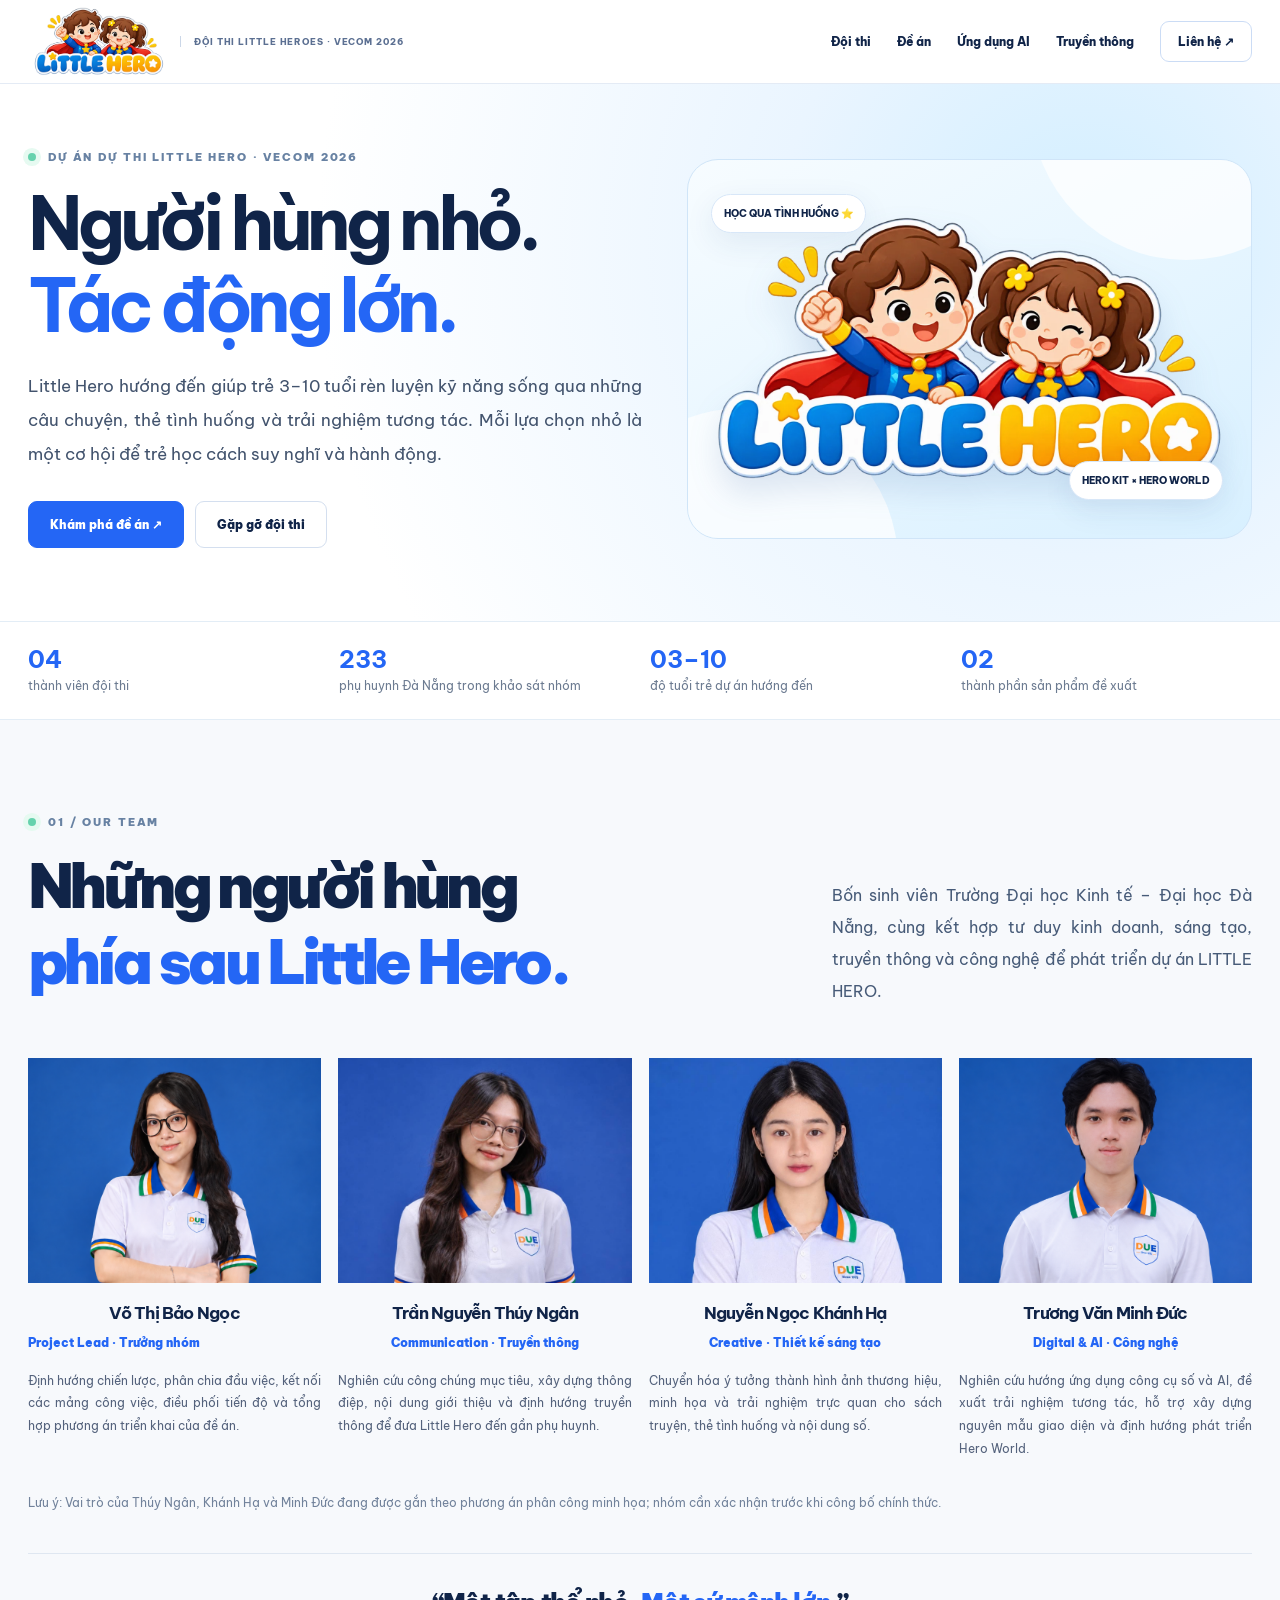
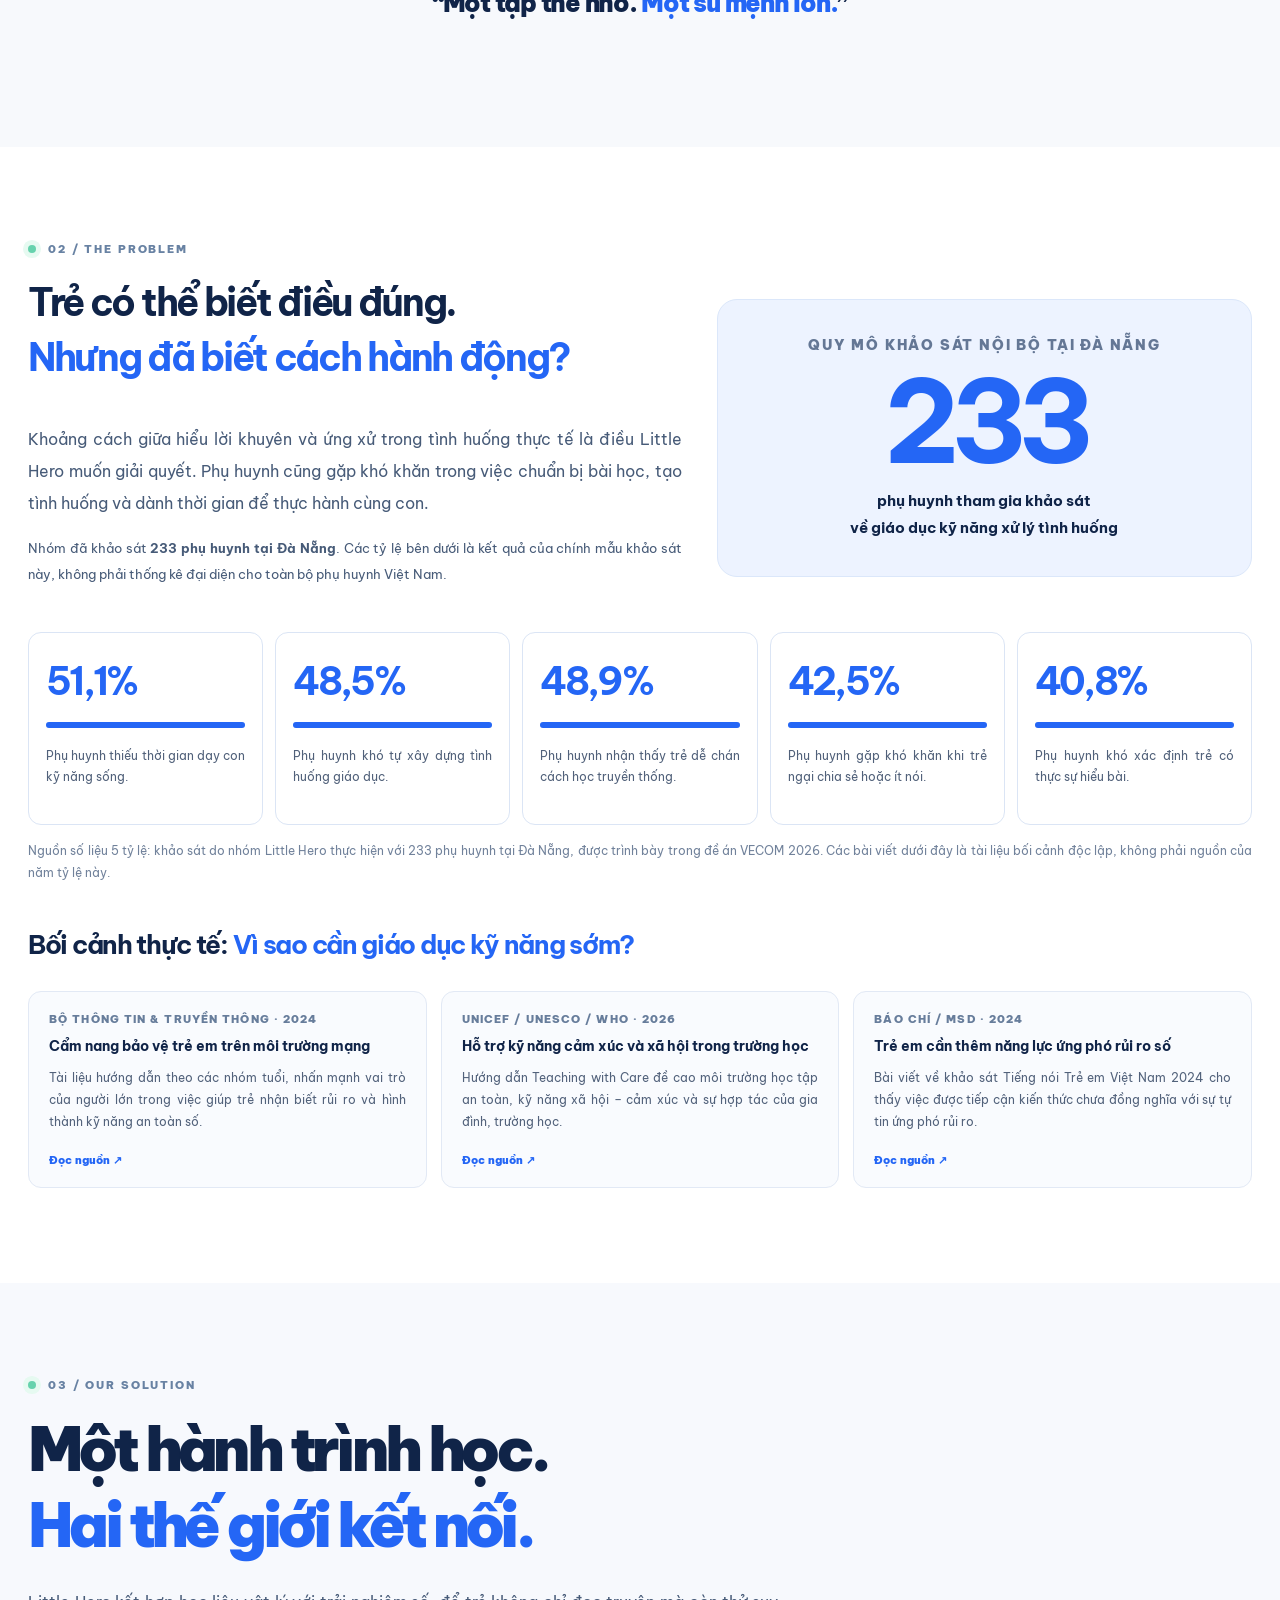
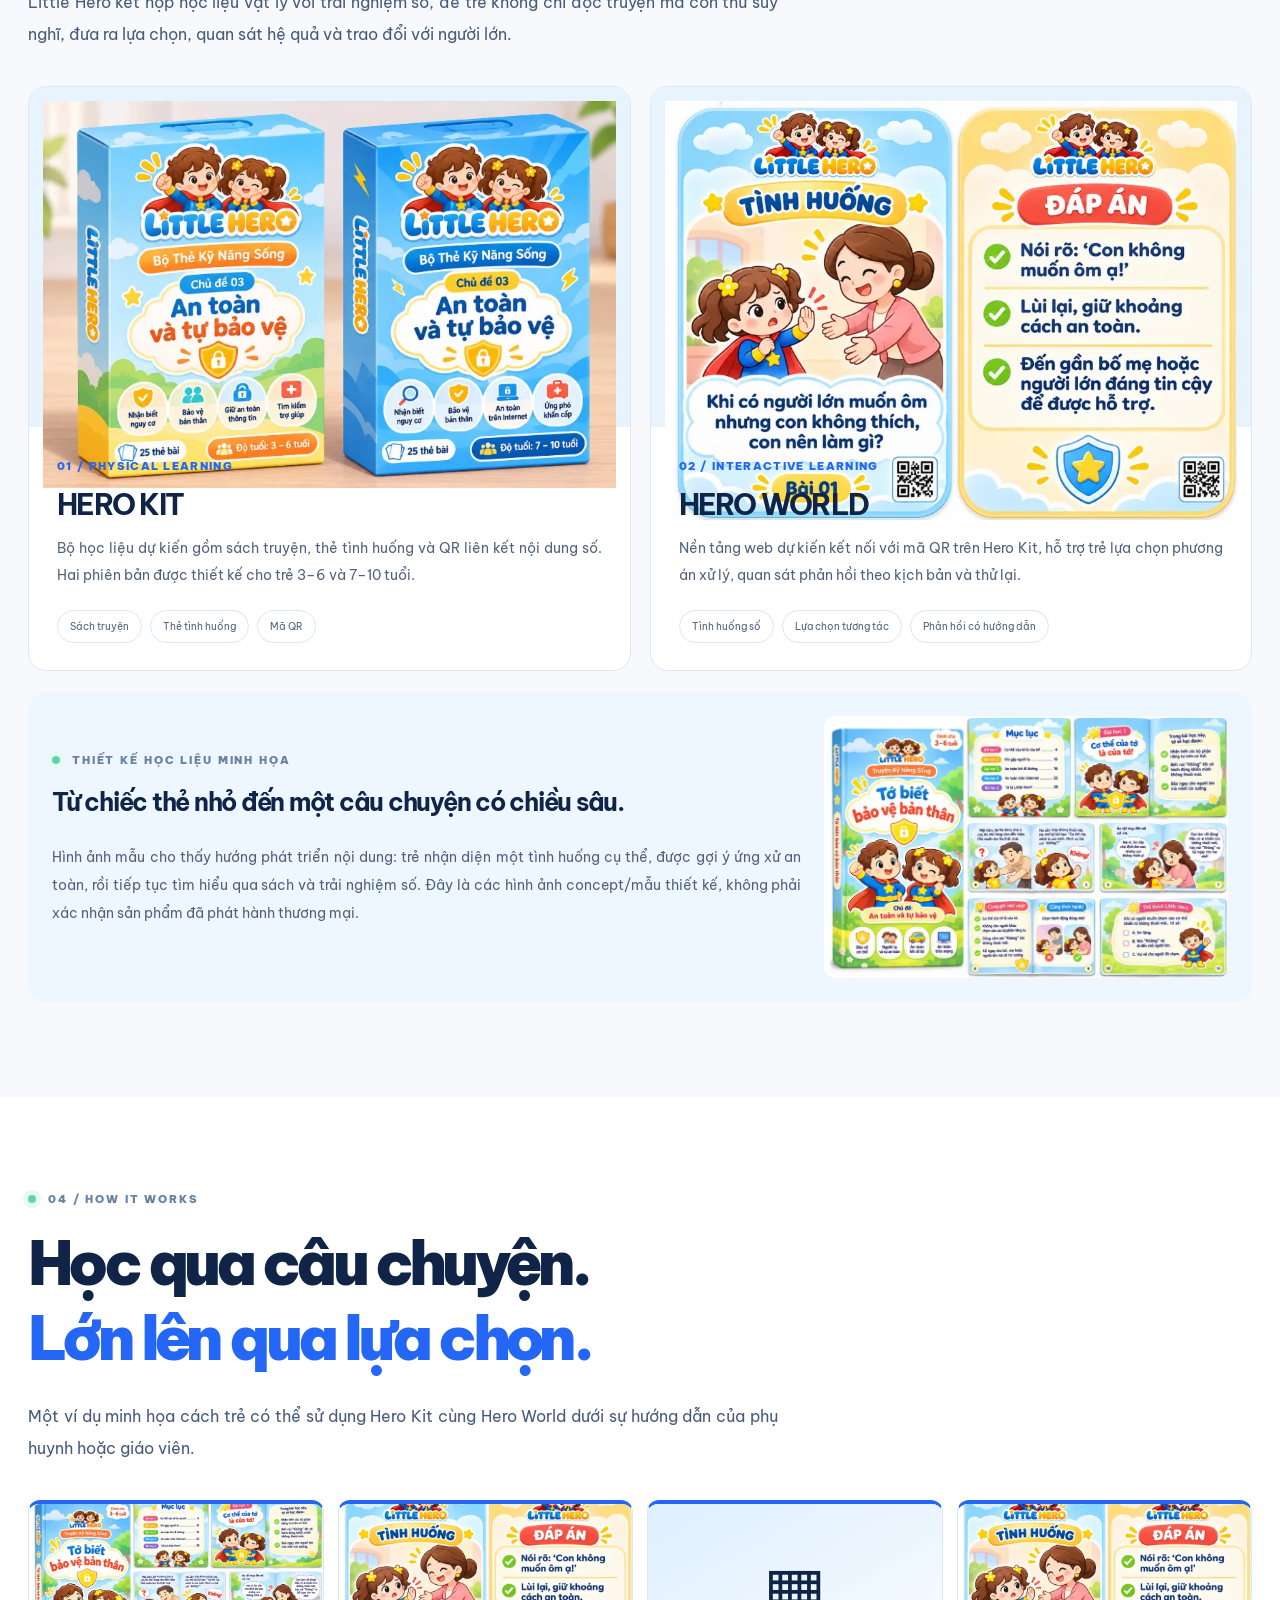
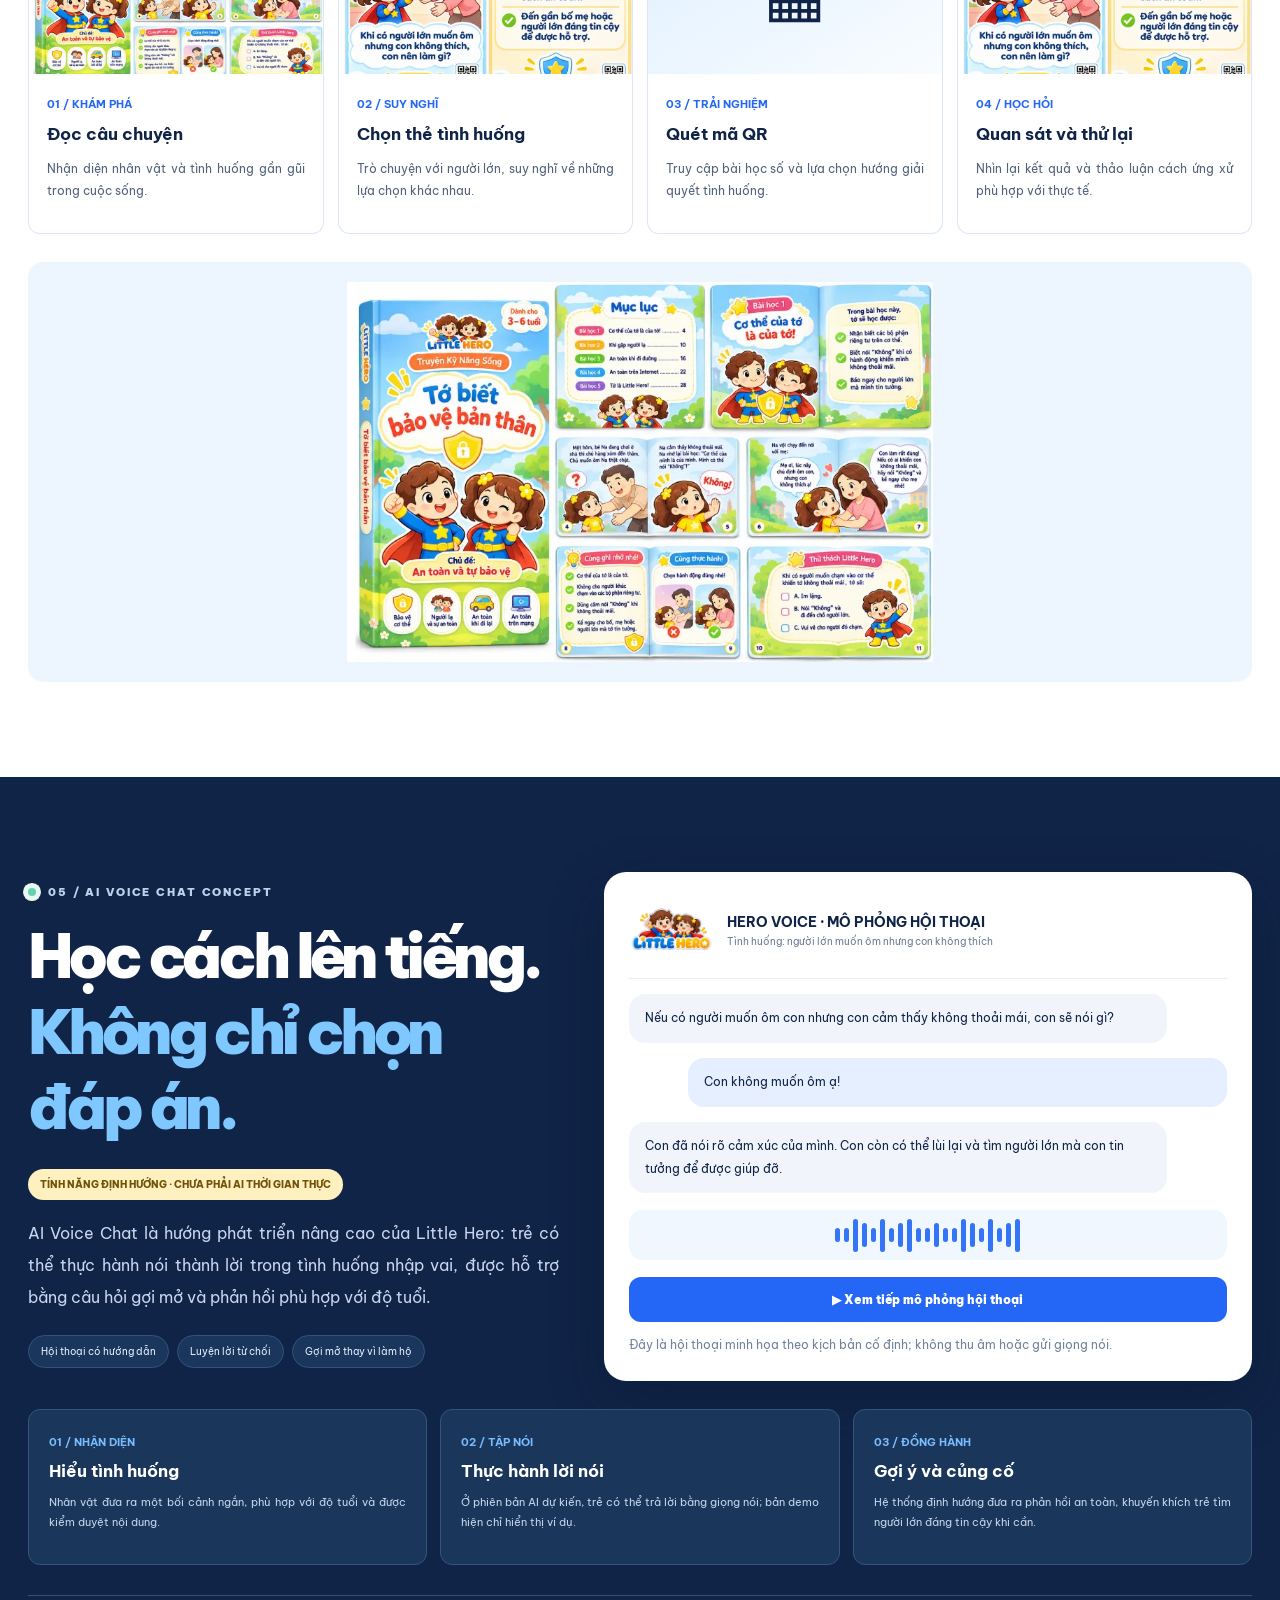
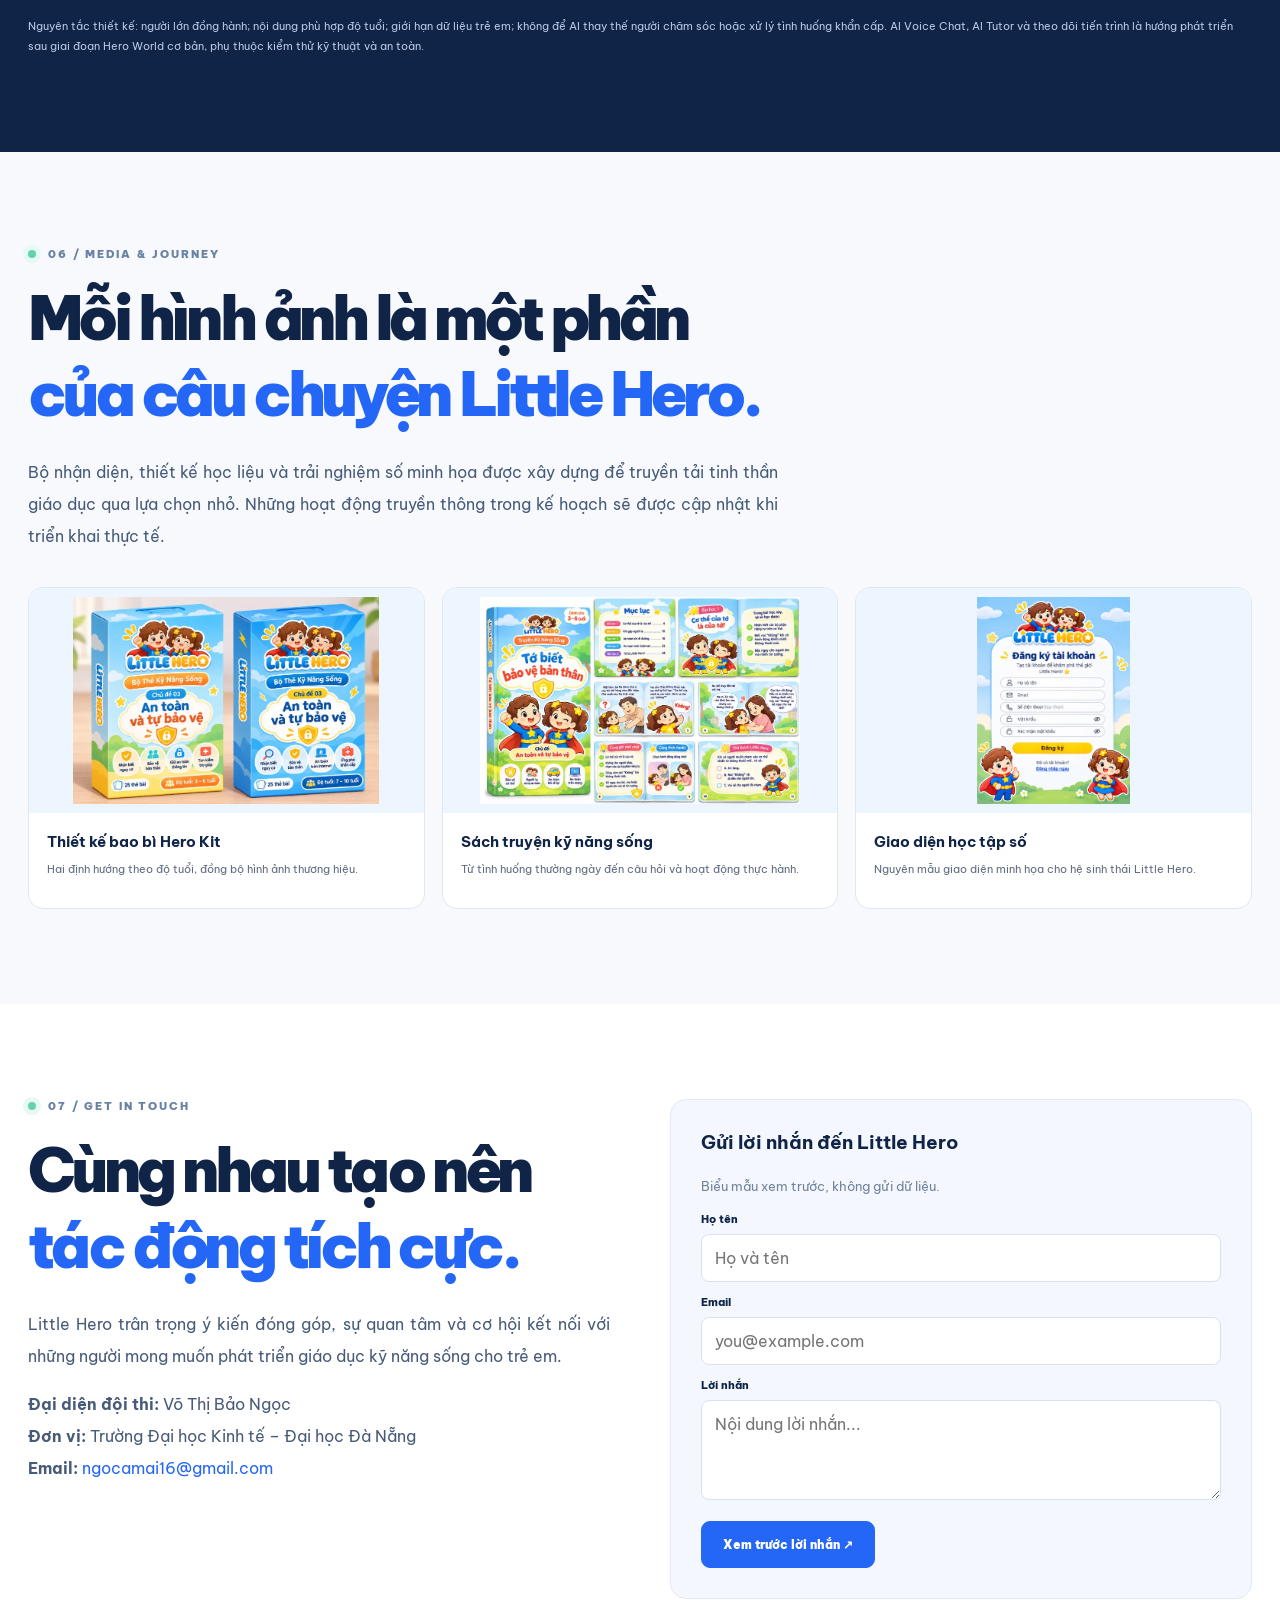
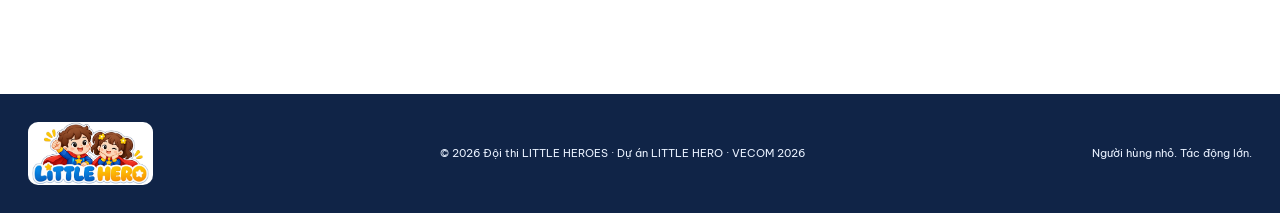
==== commit dd9d0d6a: "Clarify team and project names Co-authored-by: Copilot <223556219+Copilot@users.noreply.github.com>" ====
--- a/index.html
+++ b/index.html
@@ -1,8 +1,8 @@
-<!doctype html><html lang="vi"><head><meta charset="utf-8"><meta name="viewport" content="width=device-width,initial-scale=1"><title>Little Hero | Hồ sơ đội thi VECOM 2026</title><meta name="description" content="Little Hero – dự án giáo dục kỹ năng sống cho trẻ em 3–10 tuổi, kết hợp Hero Kit và Hero World."><link rel="stylesheet" href="styles.css"><link rel="stylesheet" href="team-portraits.css"></head><body>
-<header class="nav"><div class="wrap nav-in"><a class="brand" href="#home" aria-label="Little Hero - về đầu trang"><img src="assets/little-hero-characters.webp" alt="Logo Little Hero"><small>ĐỘI THI · VECOM 2026</small></a><button class="menu" id="menu" aria-label="Mở menu">☰</button><nav class="navlinks" id="links"><a href="#team">Đội thi</a><a href="#project">Đề án</a><a href="#voice">Ứng dụng AI</a><a href="#media">Truyền thông</a><a class="contactlink" href="#contact">Liên hệ ↗</a></nav></div></header>
-<main><section class="hero" id="home"><div class="wrap hero-in"><div><div class="eyebrow">Dự án dự thi · VECOM 2026</div><h1>Người hùng nhỏ.<br><span class="blue">Tác động lớn.</span></h1><p>Little Hero hướng đến giúp trẻ 3–10 tuổi rèn luyện kỹ năng sống qua những câu chuyện, thẻ tình huống và trải nghiệm tương tác. Mỗi lựa chọn nhỏ là một cơ hội để trẻ học cách suy nghĩ và hành động.</p><div class="btnrow"><a class="btn" href="#project">Khám phá đề án ↗</a><a class="btn secondary" href="#team">Gặp gỡ đội thi</a></div></div><div class="visual"><span class="floating float1">HỌC QUA TÌNH HUỐNG ⭐</span><img src="assets/little-hero-characters.webp" alt="Little Hero – hai nhân vật siêu anh hùng nhí"><span class="floating float2">HERO KIT × HERO WORLD</span></div></div></section>
+<!doctype html><html lang="vi"><head><meta charset="utf-8"><meta name="viewport" content="width=device-width,initial-scale=1"><title>LITTLE HEROES | Đội thi VECOM 2026</title><meta name="description" content="Đội thi LITTLE HEROES với dự án LITTLE HERO – giải pháp giáo dục kỹ năng sống cho trẻ em 3–10 tuổi, kết hợp Hero Kit và Hero World."><link rel="stylesheet" href="styles.css"><link rel="stylesheet" href="team-portraits.css"></head><body>
+<header class="nav"><div class="wrap nav-in"><a class="brand" href="#home" aria-label="LITTLE HEROES - về đầu trang"><img src="assets/little-hero-characters.webp" alt="Logo dự án Little Hero"><small>ĐỘI THI LITTLE HEROES · VECOM 2026</small></a><button class="menu" id="menu" aria-label="Mở menu">☰</button><nav class="navlinks" id="links"><a href="#team">Đội thi</a><a href="#project">Đề án</a><a href="#voice">Ứng dụng AI</a><a href="#media">Truyền thông</a><a class="contactlink" href="#contact">Liên hệ ↗</a></nav></div></header>
+<main><section class="hero" id="home"><div class="wrap hero-in"><div><div class="eyebrow">Dự án dự thi LITTLE HERO · VECOM 2026</div><h1>Người hùng nhỏ.<br><span class="blue">Tác động lớn.</span></h1><p>Little Hero hướng đến giúp trẻ 3–10 tuổi rèn luyện kỹ năng sống qua những câu chuyện, thẻ tình huống và trải nghiệm tương tác. Mỗi lựa chọn nhỏ là một cơ hội để trẻ học cách suy nghĩ và hành động.</p><div class="btnrow"><a class="btn" href="#project">Khám phá đề án ↗</a><a class="btn secondary" href="#team">Gặp gỡ đội thi</a></div></div><div class="visual"><span class="floating float1">HỌC QUA TÌNH HUỐNG ⭐</span><img src="assets/little-hero-characters.webp" alt="Little Hero – hai nhân vật siêu anh hùng nhí"><span class="floating float2">HERO KIT × HERO WORLD</span></div></div></section>
 <div class="miniband"><div class="wrap bandgrid"><div><b>04</b><small>thành viên đội thi</small></div><div><b>233</b><small>phụ huynh Đà Nẵng trong khảo sát nhóm</small></div><div><b>03–10</b><small>độ tuổi trẻ dự án hướng đến</small></div><div><b>02</b><small>thành phần sản phẩm đề xuất</small></div></div></div>
-<section class="section team" id="team"><div class="wrap"><div class="eyebrow">01 / Our team</div><div class="flexhead"><div><h2 class="title">Những người hùng<br><span class="blue">phía sau Little Hero.</span></h2></div><p class="intro">Bốn sinh viên Trường Đại học Kinh tế – Đại học Đà Nẵng, cùng kết hợp tư duy kinh doanh, sáng tạo, truyền thông và công nghệ để phát triển đề án.</p></div><div class="members">
+<section class="section team" id="team"><div class="wrap"><div class="eyebrow">01 / Our team</div><div class="flexhead"><div><h2 class="title">Những người hùng<br><span class="blue">phía sau Little Hero.</span></h2></div><p class="intro">Bốn sinh viên Trường Đại học Kinh tế – Đại học Đà Nẵng, cùng kết hợp tư duy kinh doanh, sáng tạo, truyền thông và công nghệ để phát triển dự án LITTLE HERO.</p></div><div class="members">
 <article class="member"><div class="portrait"><img src="assets/member-01-bao-ngoc.png" alt="Võ Thị Bảo Ngọc" loading="lazy" decoding="async"></div><h3>Võ Thị Bảo Ngọc</h3><div class="role">Project Lead · Trưởng nhóm</div><p>Định hướng chiến lược, phân chia đầu việc, kết nối các mảng công việc, điều phối tiến độ và tổng hợp phương án triển khai của đề án.</p></article>
 <article class="member"><div class="portrait"><img src="assets/member-02-thuy-ngan.png" alt="Trần Nguyễn Thúy Ngân" loading="lazy" decoding="async"></div><h3>Trần Nguyễn Thúy Ngân</h3><div class="role">Communication · Truyền thông</div><p>Nghiên cứu công chúng mục tiêu, xây dựng thông điệp, nội dung giới thiệu và định hướng truyền thông để đưa Little Hero đến gần phụ huynh.</p></article>
 <article class="member"><div class="portrait"><img src="assets/member-03-khanh-ha.png" alt="Nguyễn Ngọc Khánh Hạ" loading="lazy" decoding="async"></div><h3>Nguyễn Ngọc Khánh Hạ</h3><div class="role">Creative · Thiết kế sáng tạo</div><p>Chuyển hóa ý tưởng thành hình ảnh thương hiệu, minh họa và trải nghiệm trực quan cho sách truyện, thẻ tình huống và nội dung số.</p></article>
@@ -15,6 +15,6 @@
 <section class="section voice" id="voice"><div class="wrap"><div class="voicegrid"><div><div class="eyebrow">05 / AI Voice Chat concept</div><h2 class="title">Học cách lên tiếng.<br><span style="color:#7fc7ff">Không chỉ chọn đáp án.</span></h2><span class="mini-flag">TÍNH NĂNG ĐỊNH HƯỚNG · CHƯA PHẢI AI THỜI GIAN THỰC</span><p class="intro">AI Voice Chat là hướng phát triển nâng cao của Little Hero: trẻ có thể thực hành nói thành lời trong tình huống nhập vai, được hỗ trợ bằng câu hỏi gợi mở và phản hồi phù hợp với độ tuổi.</p><div class="chips"><span>Hội thoại có hướng dẫn</span><span>Luyện lời từ chối</span><span>Gợi mở thay vì làm hộ</span></div></div><div class="voicepanel"><div class="voicehead"><img src="assets/little-hero-characters.webp" alt="Logo Little Hero"><div><strong>HERO VOICE · MÔ PHỎNG HỘI THOẠI</strong><small>Tình huống: người lớn muốn ôm nhưng con không thích</small></div></div><div class="bubble ai">Nếu có người muốn ôm con nhưng con cảm thấy không thoải mái, con sẽ nói gì?</div><div class="bubble user">Con không muốn ôm ạ!</div><div class="bubble ai">Con đã nói rõ cảm xúc của mình. Con còn có thể lùi lại và tìm người lớn mà con tin tưởng để được giúp đỡ.</div><div class="wave"><i></i><i></i><i></i><i></i><i></i><i></i><i></i><i></i><i></i><i></i><i></i><i></i><i></i><i></i><i></i><i></i><i></i><i></i><i></i><i></i><i></i></div><button class="mic" id="voice-btn" type="button">▶ Xem tiếp mô phỏng hội thoại</button><p class="note" id="voice-note" style="margin:12px 0 0">Đây là hội thoại minh họa theo kịch bản cố định; không thu âm hoặc gửi giọng nói.</p></div></div><div class="workflow"><article><b>01 / NHẬN DIỆN</b><h3>Hiểu tình huống</h3><p>Nhân vật đưa ra một bối cảnh ngắn, phù hợp với độ tuổi và được kiểm duyệt nội dung.</p></article><article><b>02 / TẬP NÓI</b><h3>Thực hành lời nói</h3><p>Ở phiên bản AI dự kiến, trẻ có thể trả lời bằng giọng nói; bản demo hiện chỉ hiển thị ví dụ.</p></article><article><b>03 / ĐỒNG HÀNH</b><h3>Gợi ý và củng cố</h3><p>Hệ thống định hướng đưa ra phản hồi an toàn, khuyến khích trẻ tìm người lớn đáng tin cậy khi cần.</p></article></div><div class="voicesafety">Nguyên tắc thiết kế: người lớn đồng hành; nội dung phù hợp độ tuổi; giới hạn dữ liệu trẻ em; không để AI thay thế người chăm sóc hoặc xử lý tình huống khẩn cấp. AI Voice Chat, AI Tutor và theo dõi tiến trình là hướng phát triển sau giai đoạn Hero World cơ bản, phụ thuộc kiểm thử kỹ thuật và an toàn.</div></div></section>
 <section class="section soft" id="media"><div class="wrap"><div class="eyebrow">06 / Media & journey</div><h2 class="title">Mỗi hình ảnh là một phần<br><span class="blue">của câu chuyện Little Hero.</span></h2><p class="intro">Bộ nhận diện, thiết kế học liệu và trải nghiệm số minh họa được xây dựng để truyền tải tinh thần giáo dục qua lựa chọn nhỏ. Những hoạt động truyền thông trong kế hoạch sẽ được cập nhật khi triển khai thực tế.</p><div class="gallery"><article><img src="assets/hero-kit-packaging.webp" alt="Bộ hộp sản phẩm Hero Kit"><div><b>Thiết kế bao bì Hero Kit</b><p>Hai định hướng theo độ tuổi, đồng bộ hình ảnh thương hiệu.</p></div></article><article><img src="assets/little-hero-storybook.webp" alt="Bộ truyện tranh minh họa"><div><b>Sách truyện kỹ năng sống</b><p>Từ tình huống thường ngày đến câu hỏi và hoạt động thực hành.</p></div></article><article><img src="assets/hero-world-registration-concept.webp" alt="Giao diện đăng ký tài khoản Little Hero"><div><b>Giao diện học tập số</b><p>Nguyên mẫu giao diện minh họa cho hệ sinh thái Little Hero.</p></div></article></div></div></section>
 <section class="section" id="contact"><div class="wrap contact-grid"><div><div class="eyebrow">07 / Get in touch</div><h2 class="title">Cùng nhau tạo nên<br><span class="blue">tác động tích cực.</span></h2><p class="intro">Little Hero trân trọng ý kiến đóng góp, sự quan tâm và cơ hội kết nối với những người mong muốn phát triển giáo dục kỹ năng sống cho trẻ em.</p><p class="intro"><b>Đại diện đội thi:</b> Võ Thị Bảo Ngọc<br><b>Đơn vị:</b> Trường Đại học Kinh tế – Đại học Đà Nẵng<br><b>Email:</b> <a style="color:var(--blue)" href="mailto:ngocamai16@gmail.com">ngocamai16@gmail.com</a></p></div><div class="contact-card"><h3>Gửi lời nhắn đến Little Hero</h3><p class="note">Biểu mẫu xem trước, không gửi dữ liệu.</p><form id="contactform"><label for="name">Họ tên</label><input id="name" required placeholder="Họ và tên"><label for="email">Email</label><input id="email" type="email" required placeholder="you@example.com"><label for="message">Lời nhắn</label><textarea id="message" required placeholder="Nội dung lời nhắn..."></textarea><button type="submit" class="btn" style="margin-top:17px">Xem trước lời nhắn ↗</button></form></div></div></section></main>
-<footer class="footer"><div class="wrap foot"><img src="assets/little-hero-characters.webp" alt="Logo Little Hero"><span>© 2026 Little Hero Team · VECOM 2026 · Project concept showcase</span><span>Người hùng nhỏ. Tác động lớn.</span></div></footer>
+<footer class="footer"><div class="wrap foot"><img src="assets/little-hero-characters.webp" alt="Logo dự án Little Hero"><span>© 2026 Đội thi LITTLE HEROES · Dự án LITTLE HERO · VECOM 2026</span><span>Người hùng nhỏ. Tác động lớn.</span></div></footer>
 <div class="modal" id="modal" role="dialog" aria-modal="true"><div><h3>Xem trước lời nhắn</h3><div id="preview"></div><small class="muted">Không có thông tin nào được gửi đi.</small><br><button class="btn" id="close-modal">Đóng</button></div></div>
 <script src="script.js" defer></script></body></html>
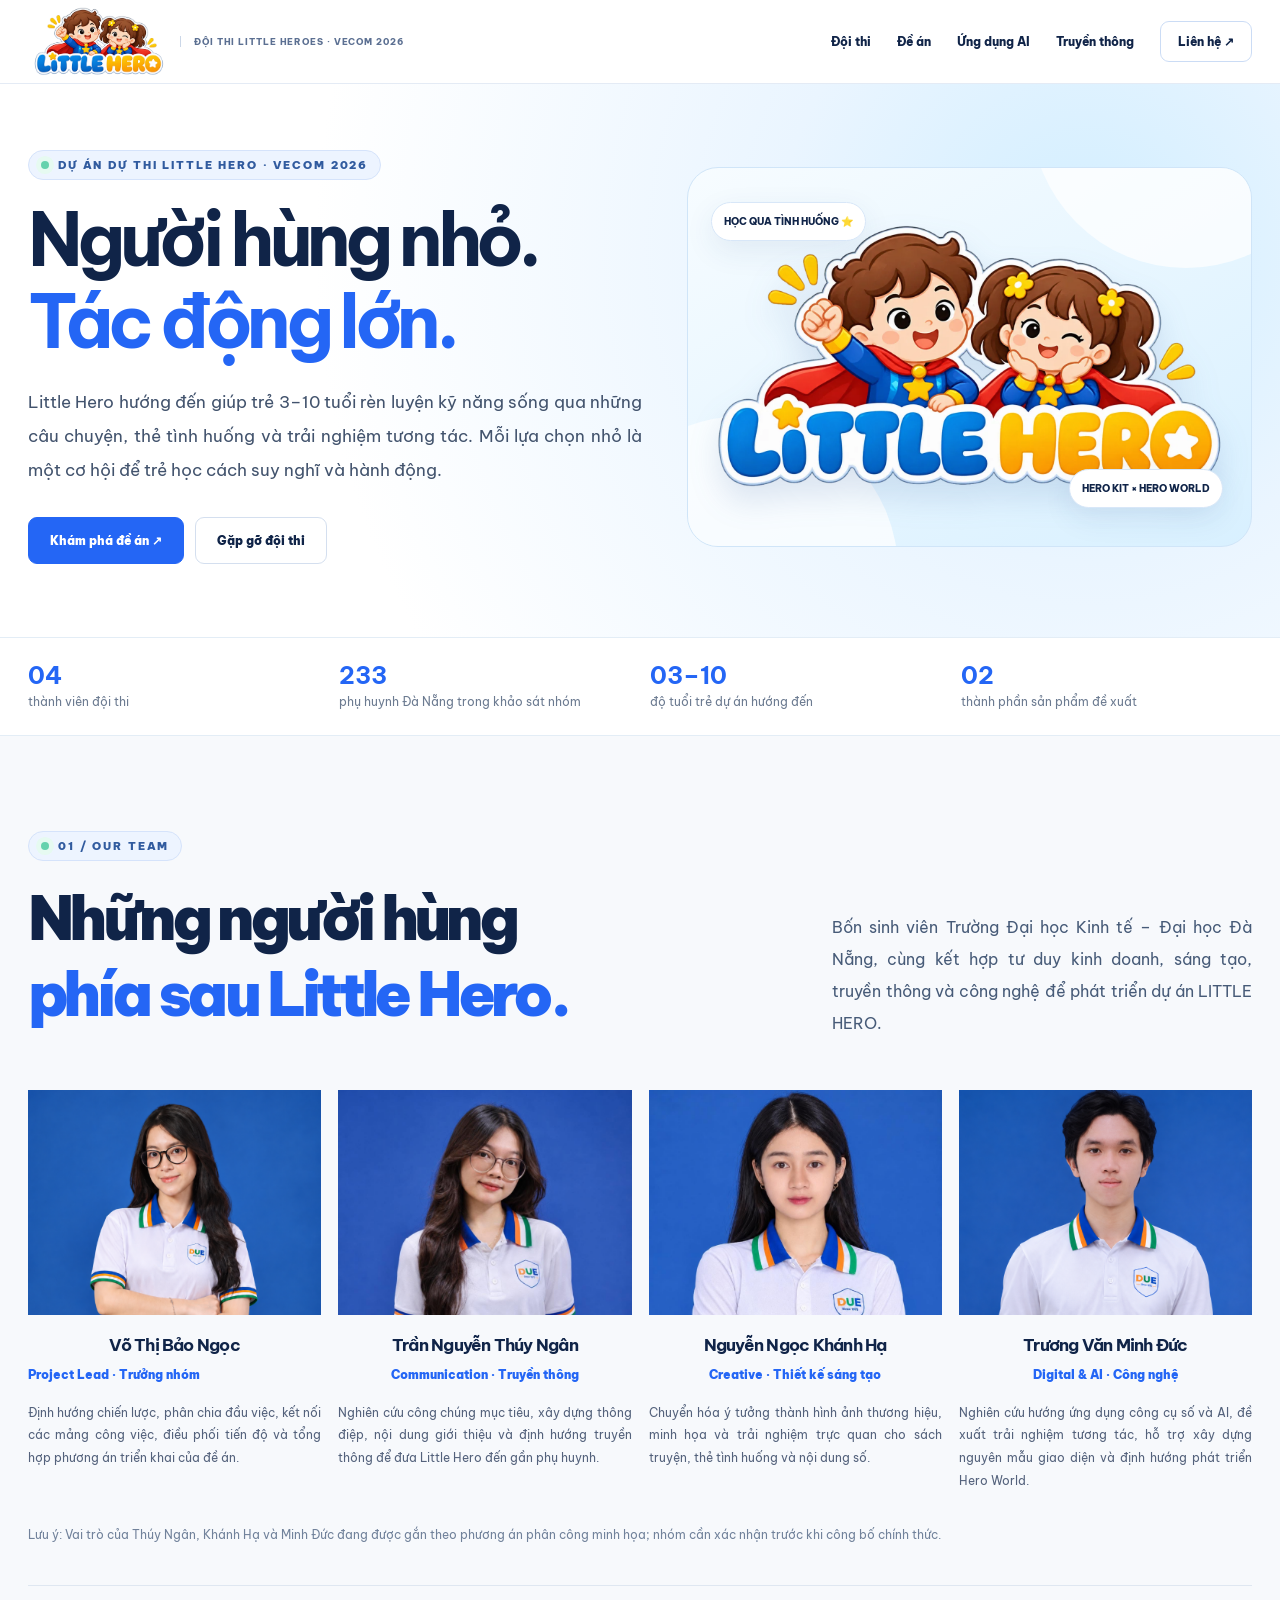
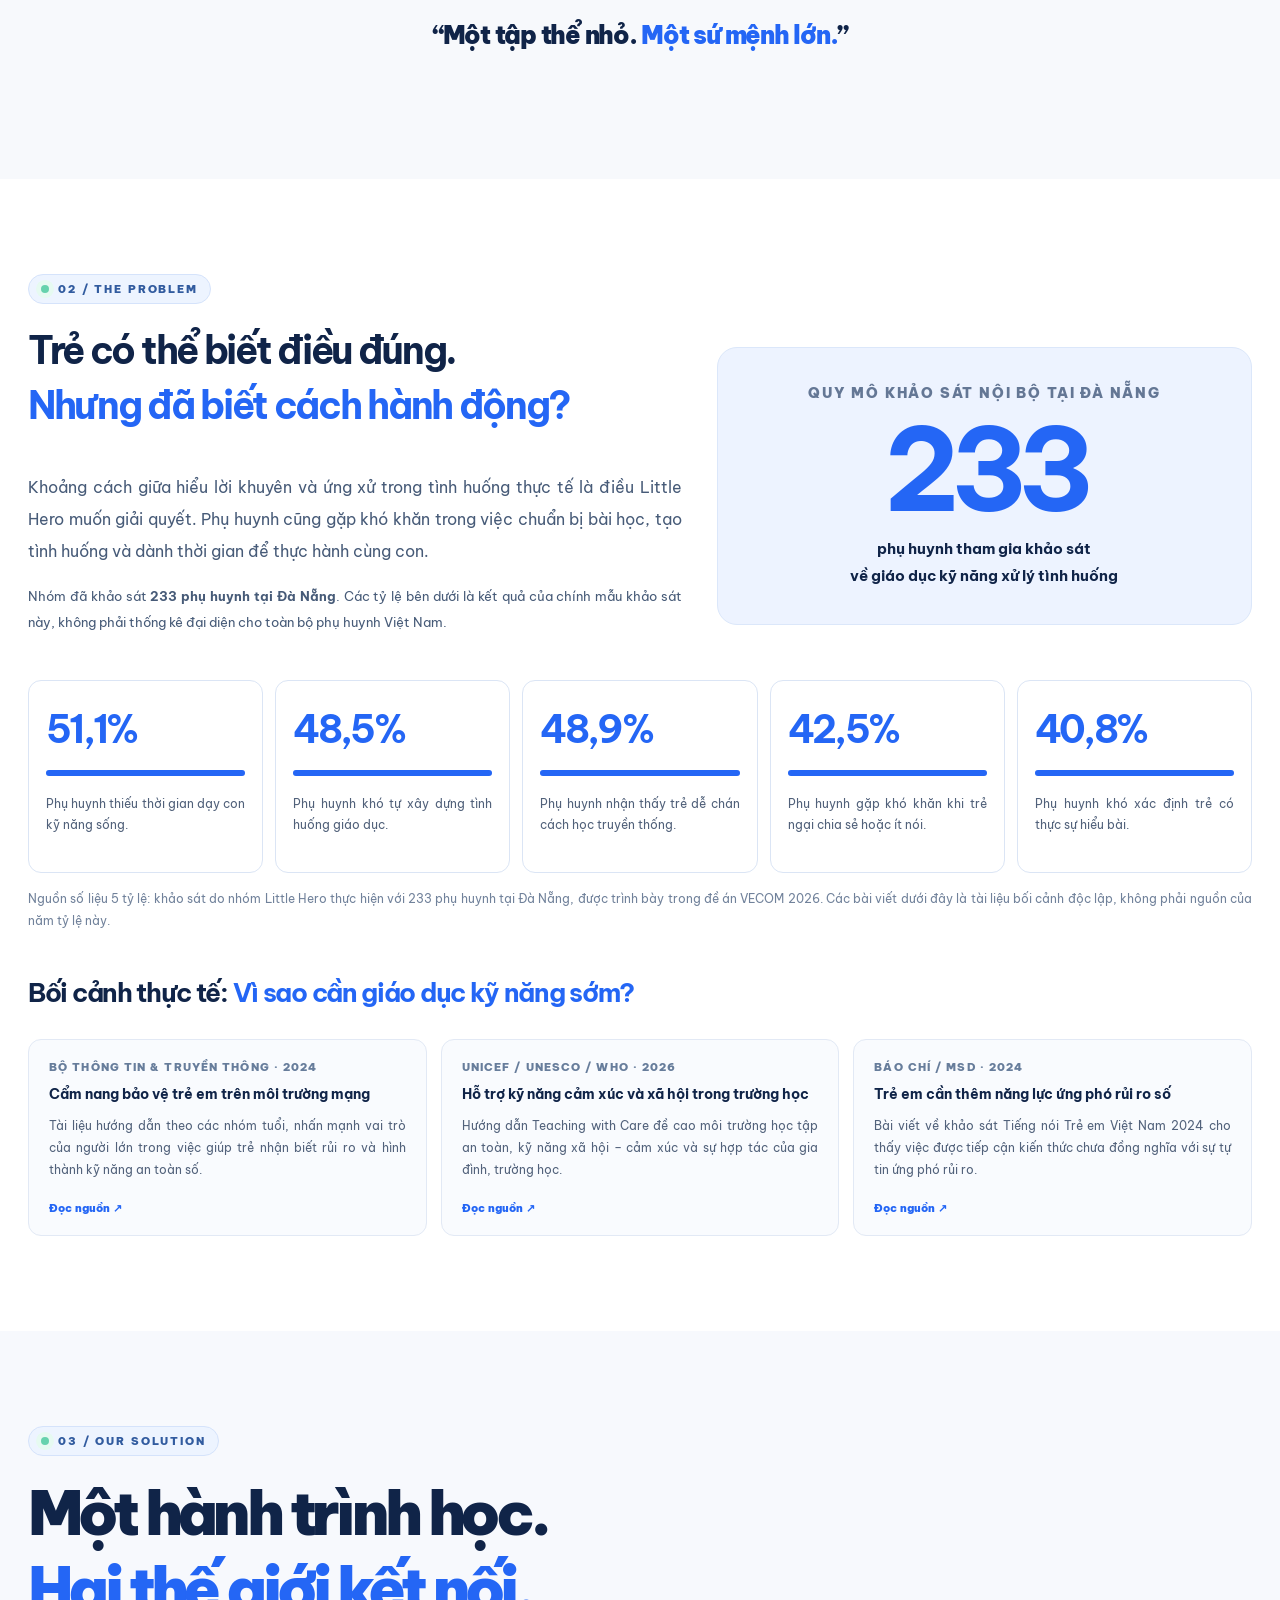
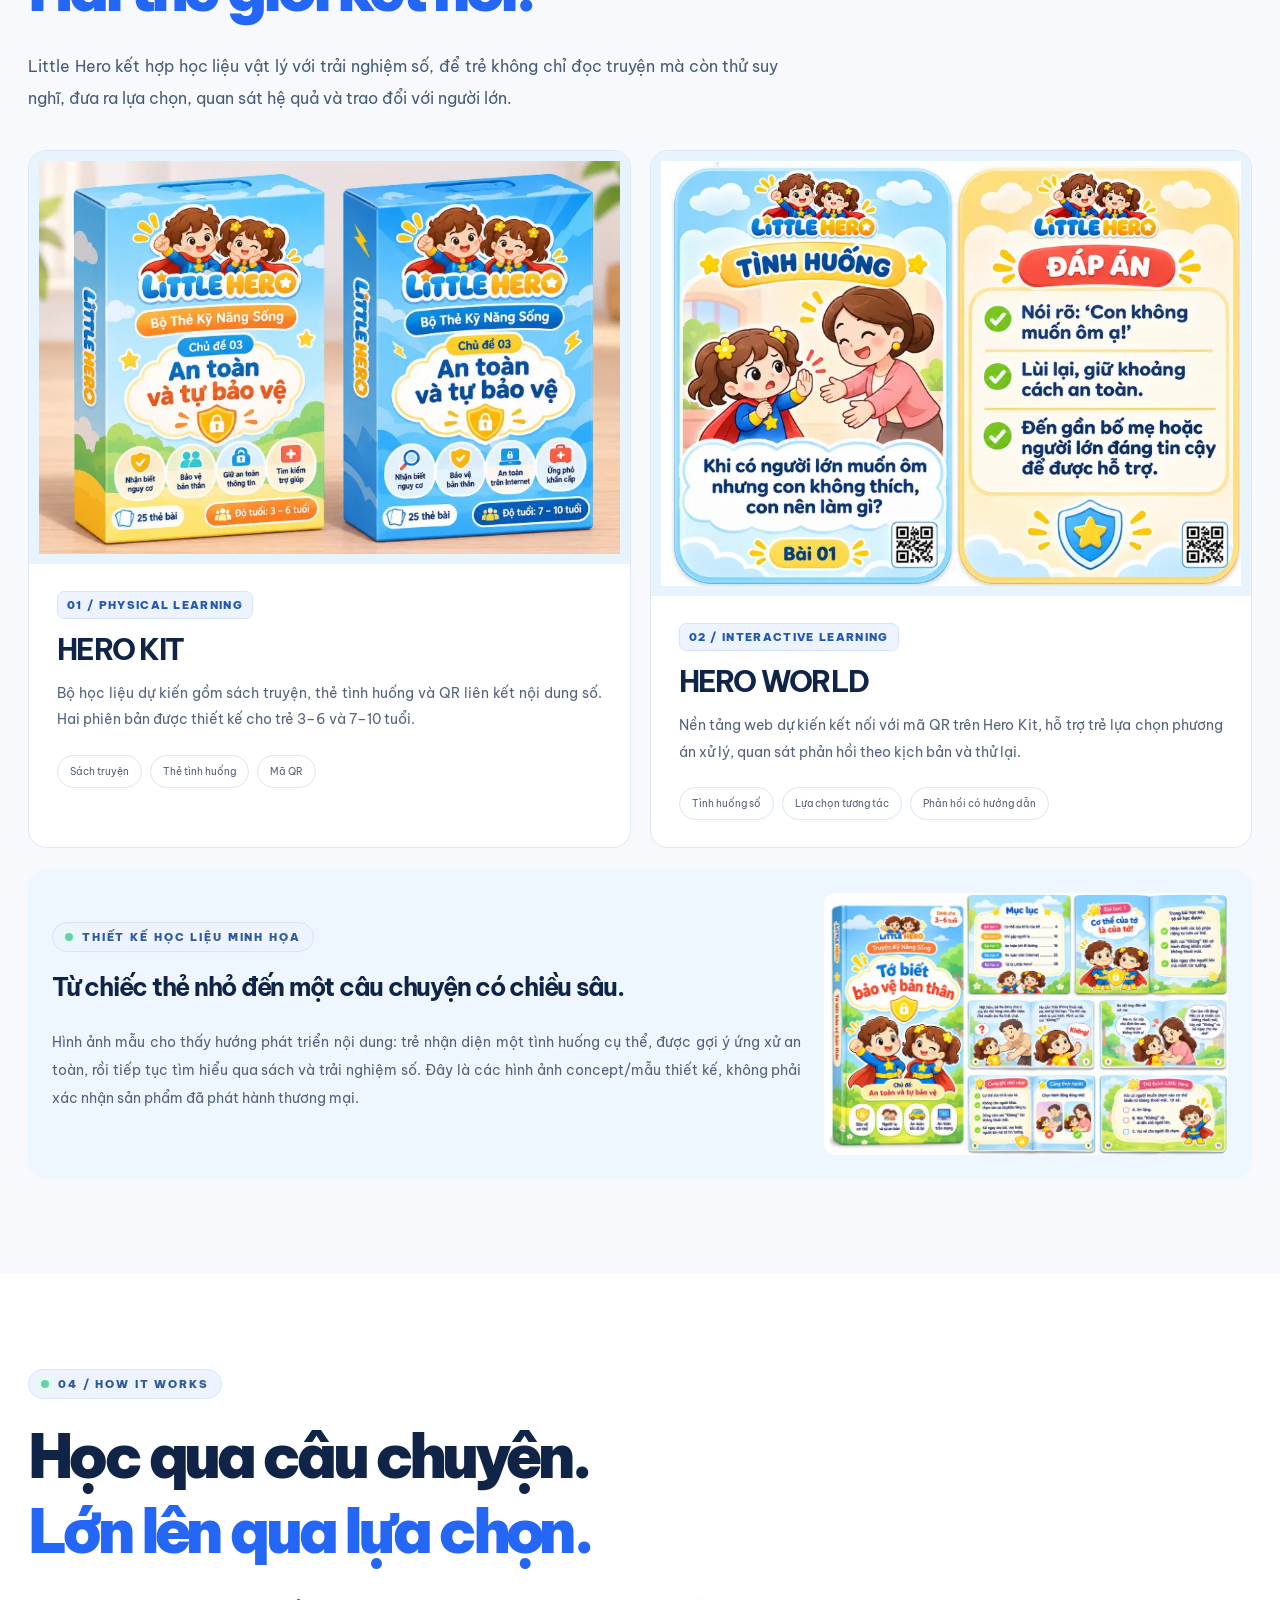
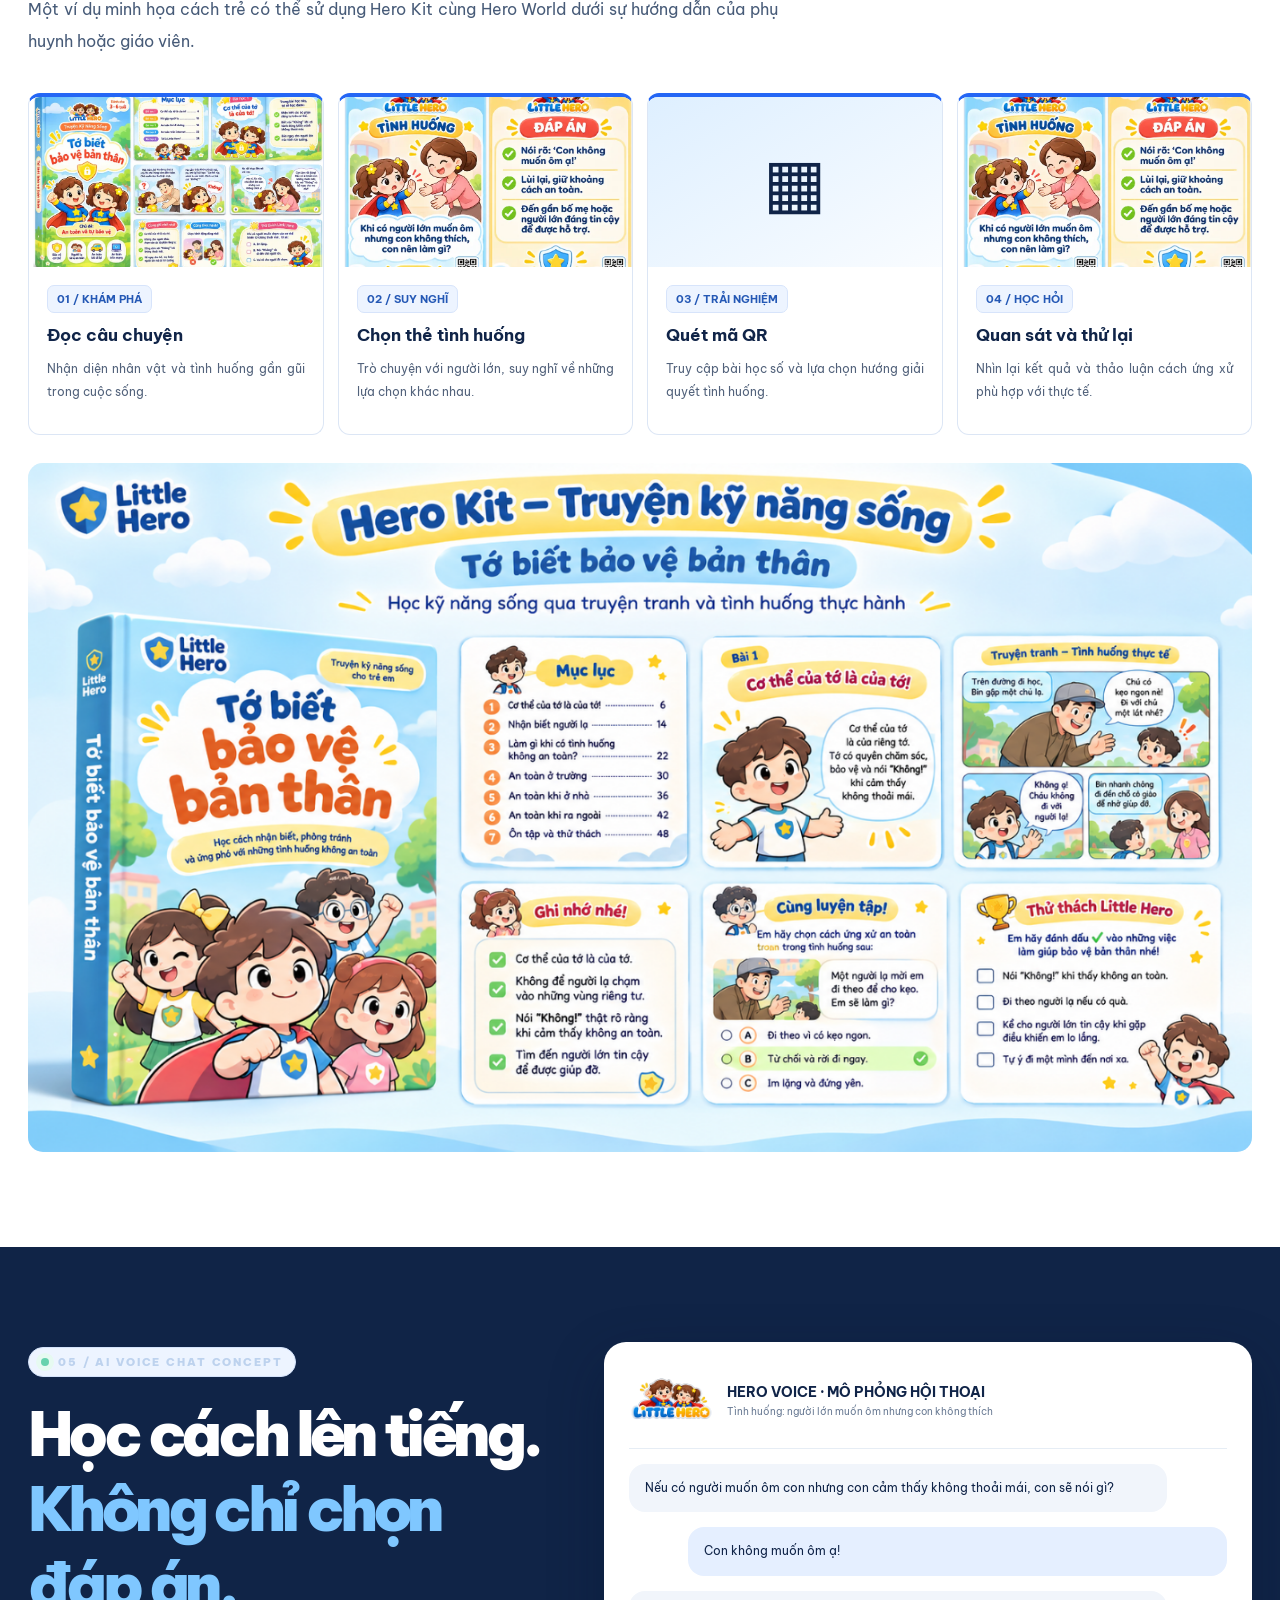
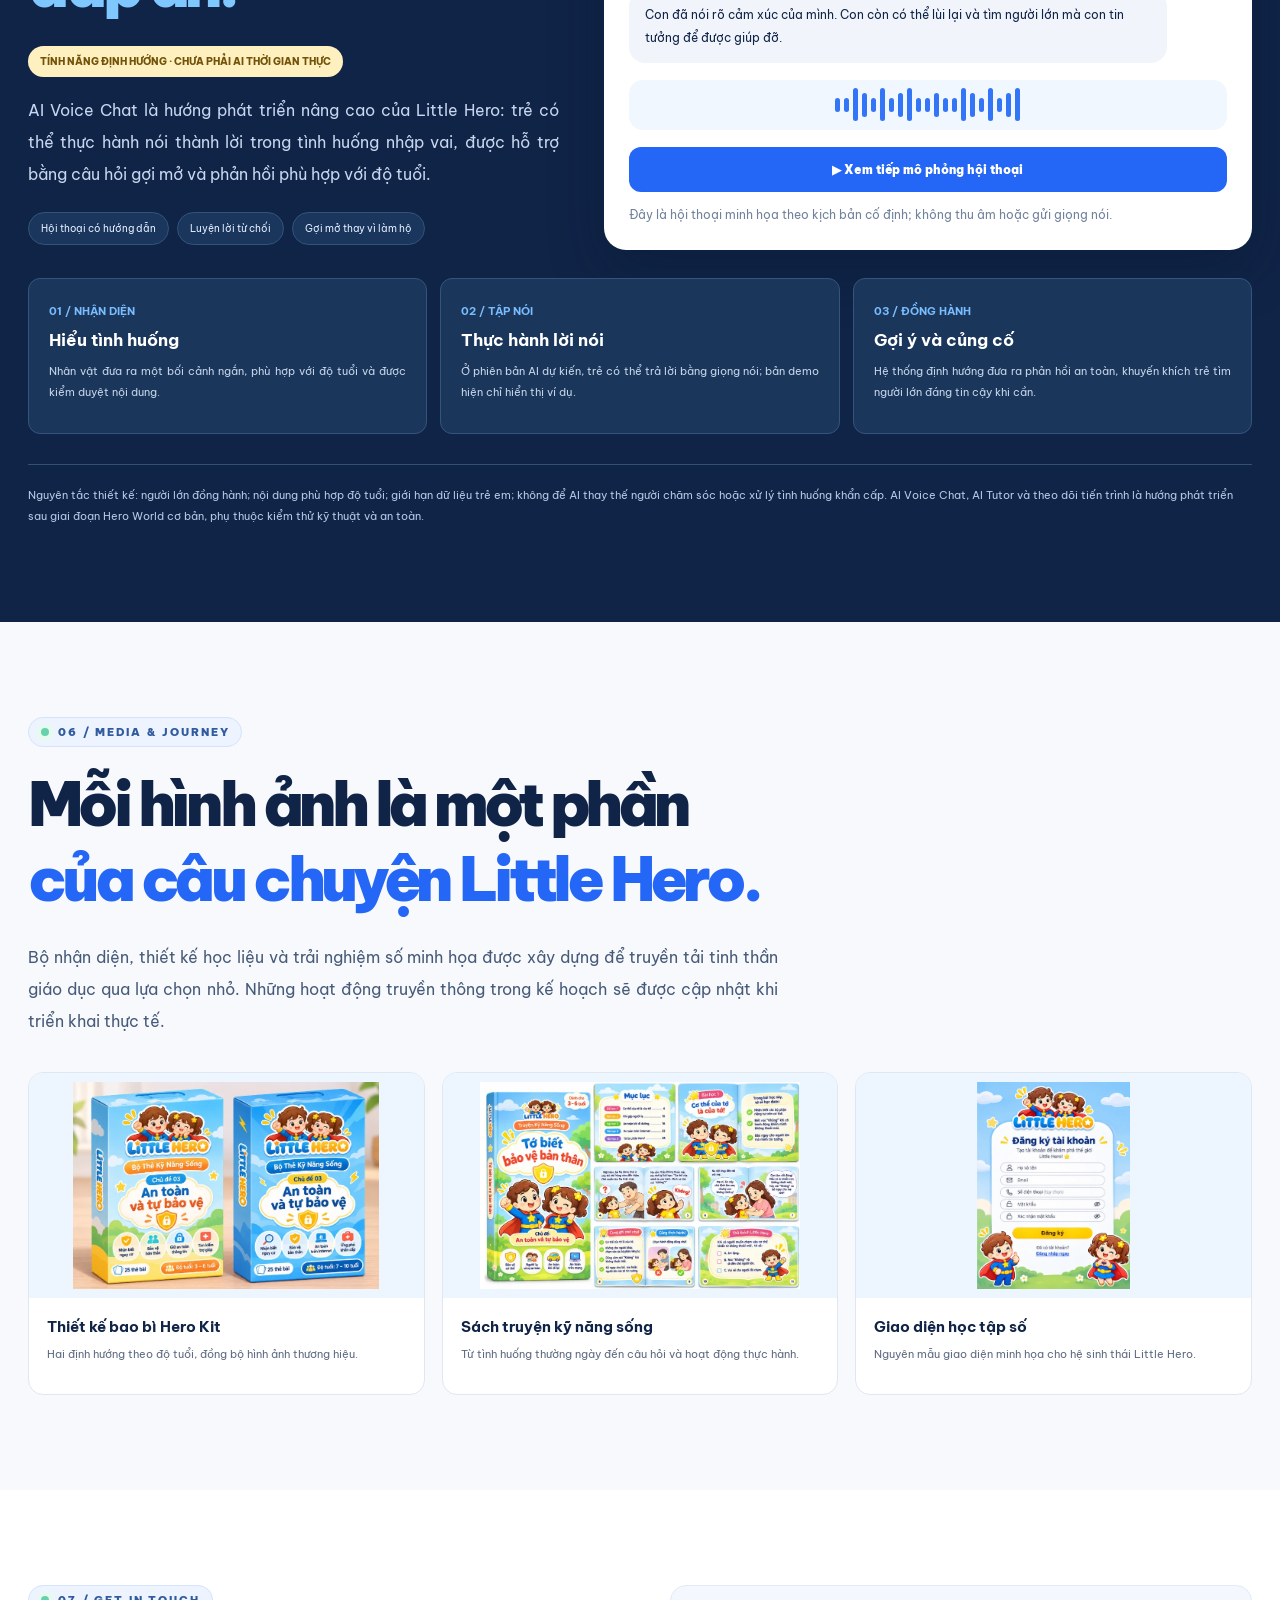
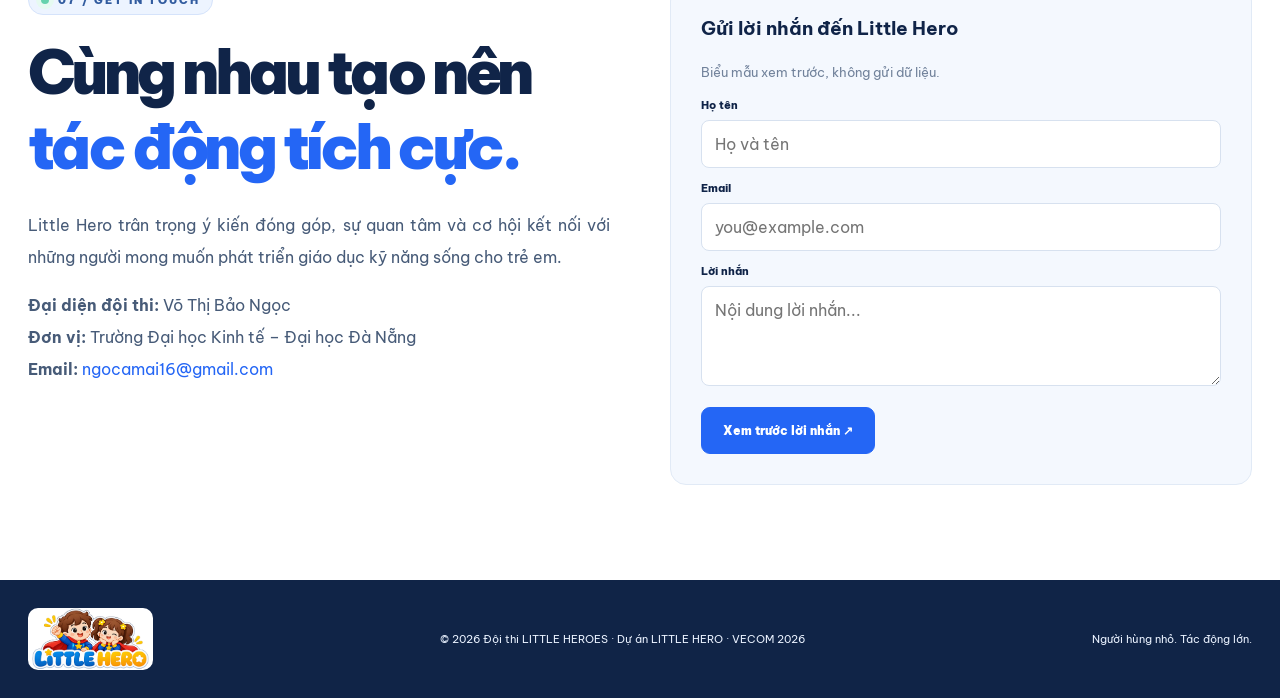
==== commit 6292b15a: "Replace section four overview image Co-authored-by: Copilot <223556219+Copilot@users.noreply.github." ====
--- a/index.html
+++ b/index.html
@@ -11,7 +11,7 @@
 <section class="section" id="project"><div class="wrap"><div class="eyebrow">02 / The problem</div><div class="problem-grid"><div><h3>Trẻ có thể biết điều đúng.<br><span class="blue">Nhưng đã biết cách hành động?</span></h3><p class="intro">Khoảng cách giữa hiểu lời khuyên và ứng xử trong tình huống thực tế là điều Little Hero muốn giải quyết. Phụ huynh cũng gặp khó khăn trong việc chuẩn bị bài học, tạo tình huống và dành thời gian để thực hành cùng con.</p><p class="intro" style="font-size:13px">Nhóm đã khảo sát <b>233 phụ huynh tại Đà Nẵng</b>. Các tỷ lệ bên dưới là kết quả của chính mẫu khảo sát này, không phải thống kê đại diện cho toàn bộ phụ huynh Việt Nam.</p></div><div class="bigstat"><small>QUY MÔ KHẢO SÁT NỘI BỘ TẠI ĐÀ NẴNG</small><b>233</b><h4>phụ huynh tham gia khảo sát<br>về giáo dục kỹ năng xử lý tình huống</h4></div></div><div class="stats"><article class="stat"><b>51,1%</b><div class="progress"><span style="width:51,1%"></span></div><p>Phụ huynh thiếu thời gian dạy con kỹ năng sống.</p></article><article class="stat"><b>48,5%</b><div class="progress"><span style="width:48,5%"></span></div><p>Phụ huynh khó tự xây dựng tình huống giáo dục.</p></article><article class="stat"><b>48,9%</b><div class="progress"><span style="width:48,9%"></span></div><p>Phụ huynh nhận thấy trẻ dễ chán cách học truyền thống.</p></article><article class="stat"><b>42,5%</b><div class="progress"><span style="width:42,5%"></span></div><p>Phụ huynh gặp khó khăn khi trẻ ngại chia sẻ hoặc ít nói.</p></article><article class="stat"><b>40,8%</b><div class="progress"><span style="width:40,8%"></span></div><p>Phụ huynh khó xác định trẻ có thực sự hiểu bài.</p></article></div><p class="note" style="margin-top:15px">Nguồn số liệu 5 tỷ lệ: khảo sát do nhóm Little Hero thực hiện với 233 phụ huynh tại Đà Nẵng, được trình bày trong đề án VECOM 2026. Các bài viết dưới đây là tài liệu bối cảnh độc lập, không phải nguồn của năm tỷ lệ này.</p>
 <h3 style="margin-top:45px;font-size:26px;letter-spacing:-.05em">Bối cảnh thực tế: <span class="blue">Vì sao cần giáo dục kỹ năng sớm?</span></h3><div class="evidence"><article><small>BỘ THÔNG TIN & TRUYỀN THÔNG · 2024</small><b>Cẩm nang bảo vệ trẻ em trên môi trường mạng</b><p>Tài liệu hướng dẫn theo các nhóm tuổi, nhấn mạnh vai trò của người lớn trong việc giúp trẻ nhận biết rủi ro và hình thành kỹ năng an toàn số.</p><a target="_blank" rel="noopener" href="https://mst.gov.vn/ra-mat-cam-nang-bao-ve-tre-em-tren-moi-truong-mang-nam-2024-197241219110837884.htm">Đọc nguồn ↗</a></article><article><small>UNICEF / UNESCO / WHO · 2026</small><b>Hỗ trợ kỹ năng cảm xúc và xã hội trong trường học</b><p>Hướng dẫn Teaching with Care đề cao môi trường học tập an toàn, kỹ năng xã hội – cảm xúc và sự hợp tác của gia đình, trường học.</p><a target="_blank" rel="noopener" href="https://www.who.int/publications/i/item/9789240124912">Đọc nguồn ↗</a></article><article><small>BÁO CHÍ / MSD · 2024</small><b>Trẻ em cần thêm năng lực ứng phó rủi ro số</b><p>Bài viết về khảo sát Tiếng nói Trẻ em Việt Nam 2024 cho thấy việc được tiếp cận kiến thức chưa đồng nghĩa với sự tự tin ứng phó rủi ro.</p><a target="_blank" rel="noopener" href="https://ictvietnam.vn/ba-giai-phap-nham-ho-tro-bao-ve-tre-em-an-toan-tren-moi-truong-mang-67249.html">Đọc nguồn ↗</a></article></div></div></section>
 <section class="section soft"><div class="wrap"><div class="eyebrow">03 / Our solution</div><h2 class="title">Một hành trình học.<br><span class="blue">Hai thế giới kết nối.</span></h2><p class="intro">Little Hero kết hợp học liệu vật lý với trải nghiệm số, để trẻ không chỉ đọc truyện mà còn thử suy nghĩ, đưa ra lựa chọn, quan sát hệ quả và trao đổi với người lớn.</p><div class="products"><article class="productcard"><div class="productimage"><img src="assets/hero-kit-packaging.webp" alt="Mockup hộp Hero Kit hai nhóm tuổi"></div><div class="content"><small>01 / PHYSICAL LEARNING</small><h3>HERO KIT</h3><p>Bộ học liệu dự kiến gồm sách truyện, thẻ tình huống và QR liên kết nội dung số. Hai phiên bản được thiết kế cho trẻ 3–6 và 7–10 tuổi.</p><div class="chips"><span>Sách truyện</span><span>Thẻ tình huống</span><span>Mã QR</span></div></div></article><article class="productcard"><div class="productimage"><img src="assets/hero-kit-cards.webp" alt="Mẫu thẻ tình huống và đáp án Little Hero"></div><div class="content"><small>02 / INTERACTIVE LEARNING</small><h3>HERO WORLD</h3><p>Nền tảng web dự kiến kết nối với mã QR trên Hero Kit, hỗ trợ trẻ lựa chọn phương án xử lý, quan sát phản hồi theo kịch bản và thử lại.</p><div class="chips"><span>Tình huống số</span><span>Lựa chọn tương tác</span><span>Phản hồi có hướng dẫn</span></div></div></article></div><div class="feature"><div><div class="eyebrow">Thiết kế học liệu minh họa</div><h3>Từ chiếc thẻ nhỏ đến một câu chuyện có chiều sâu.</h3><p>Hình ảnh mẫu cho thấy hướng phát triển nội dung: trẻ nhận diện một tình huống cụ thể, được gợi ý ứng xử an toàn, rồi tiếp tục tìm hiểu qua sách và trải nghiệm số. Đây là các hình ảnh concept/mẫu thiết kế, không phải xác nhận sản phẩm đã phát hành thương mại.</p></div><img src="assets/little-hero-storybook.webp" alt="Các trang truyện và bài tập thực hành Little Hero"></div></div></section>
-<section class="section"><div class="wrap"><div class="eyebrow">04 / How it works</div><h2 class="title">Học qua câu chuyện.<br><span class="blue">Lớn lên qua lựa chọn.</span></h2><p class="intro">Một ví dụ minh họa cách trẻ có thể sử dụng Hero Kit cùng Hero World dưới sự hướng dẫn của phụ huynh hoặc giáo viên.</p><div class="steps"><article class="step"><img src="assets/little-hero-storybook.webp" alt="Bìa và các trang sách truyện"><div class="steptext"><b>01 / KHÁM PHÁ</b><h3>Đọc câu chuyện</h3><p>Nhận diện nhân vật và tình huống gần gũi trong cuộc sống.</p></div></article><article class="step"><img src="assets/hero-kit-cards.webp" alt="Bộ thẻ tình huống"><div class="steptext"><b>02 / SUY NGHĨ</b><h3>Chọn thẻ tình huống</h3><p>Trò chuyện với người lớn, suy nghĩ về những lựa chọn khác nhau.</p></div></article><article class="step"><div style="height:170px;display:grid;place-items:center;background:linear-gradient(150deg,#deefff,#f9fcff)"><span style="font-size:67px">▦</span></div><div class="steptext"><b>03 / TRẢI NGHIỆM</b><h3>Quét mã QR</h3><p>Truy cập bài học số và lựa chọn hướng giải quyết tình huống.</p></div></article><article class="step"><img src="assets/hero-kit-cards.webp" alt="Gợi ý phương án và phản hồi trên thẻ"><div class="steptext"><b>04 / HỌC HỎI</b><h3>Quan sát và thử lại</h3><p>Nhìn lại kết quả và thảo luận cách ứng xử phù hợp với thực tế.</p></div></article></div><div class="visualflow"><img src="assets/little-hero-storybook.webp" alt="Minh họa sách truyện từng trang từ câu chuyện đến phần thực hành"></div></div></section>
+<section class="section"><div class="wrap"><div class="eyebrow">04 / How it works</div><h2 class="title">Học qua câu chuyện.<br><span class="blue">Lớn lên qua lựa chọn.</span></h2><p class="intro">Một ví dụ minh họa cách trẻ có thể sử dụng Hero Kit cùng Hero World dưới sự hướng dẫn của phụ huynh hoặc giáo viên.</p><div class="steps"><article class="step"><img src="assets/little-hero-storybook.webp" alt="Bìa và các trang sách truyện"><div class="steptext"><b>01 / KHÁM PHÁ</b><h3>Đọc câu chuyện</h3><p>Nhận diện nhân vật và tình huống gần gũi trong cuộc sống.</p></div></article><article class="step"><img src="assets/hero-kit-cards.webp" alt="Bộ thẻ tình huống"><div class="steptext"><b>02 / SUY NGHĨ</b><h3>Chọn thẻ tình huống</h3><p>Trò chuyện với người lớn, suy nghĩ về những lựa chọn khác nhau.</p></div></article><article class="step"><div style="height:170px;display:grid;place-items:center;background:linear-gradient(150deg,#deefff,#f9fcff)"><span style="font-size:67px">▦</span></div><div class="steptext"><b>03 / TRẢI NGHIỆM</b><h3>Quét mã QR</h3><p>Truy cập bài học số và lựa chọn hướng giải quyết tình huống.</p></div></article><article class="step"><img src="assets/hero-kit-cards.webp" alt="Gợi ý phương án và phản hồi trên thẻ"><div class="steptext"><b>04 / HỌC HỎI</b><h3>Quan sát và thử lại</h3><p>Nhìn lại kết quả và thảo luận cách ứng xử phù hợp với thực tế.</p></div></article></div><div class="visualflow"><img src="assets/hero-kit-overview.png" alt="Tổng quan Hero Kit Little Hero gồm hộp truyện, mục lục, tình huống và hoạt động thực hành"></div></div></section>
 <section class="section voice" id="voice"><div class="wrap"><div class="voicegrid"><div><div class="eyebrow">05 / AI Voice Chat concept</div><h2 class="title">Học cách lên tiếng.<br><span style="color:#7fc7ff">Không chỉ chọn đáp án.</span></h2><span class="mini-flag">TÍNH NĂNG ĐỊNH HƯỚNG · CHƯA PHẢI AI THỜI GIAN THỰC</span><p class="intro">AI Voice Chat là hướng phát triển nâng cao của Little Hero: trẻ có thể thực hành nói thành lời trong tình huống nhập vai, được hỗ trợ bằng câu hỏi gợi mở và phản hồi phù hợp với độ tuổi.</p><div class="chips"><span>Hội thoại có hướng dẫn</span><span>Luyện lời từ chối</span><span>Gợi mở thay vì làm hộ</span></div></div><div class="voicepanel"><div class="voicehead"><img src="assets/little-hero-characters.webp" alt="Logo Little Hero"><div><strong>HERO VOICE · MÔ PHỎNG HỘI THOẠI</strong><small>Tình huống: người lớn muốn ôm nhưng con không thích</small></div></div><div class="bubble ai">Nếu có người muốn ôm con nhưng con cảm thấy không thoải mái, con sẽ nói gì?</div><div class="bubble user">Con không muốn ôm ạ!</div><div class="bubble ai">Con đã nói rõ cảm xúc của mình. Con còn có thể lùi lại và tìm người lớn mà con tin tưởng để được giúp đỡ.</div><div class="wave"><i></i><i></i><i></i><i></i><i></i><i></i><i></i><i></i><i></i><i></i><i></i><i></i><i></i><i></i><i></i><i></i><i></i><i></i><i></i><i></i><i></i></div><button class="mic" id="voice-btn" type="button">▶ Xem tiếp mô phỏng hội thoại</button><p class="note" id="voice-note" style="margin:12px 0 0">Đây là hội thoại minh họa theo kịch bản cố định; không thu âm hoặc gửi giọng nói.</p></div></div><div class="workflow"><article><b>01 / NHẬN DIỆN</b><h3>Hiểu tình huống</h3><p>Nhân vật đưa ra một bối cảnh ngắn, phù hợp với độ tuổi và được kiểm duyệt nội dung.</p></article><article><b>02 / TẬP NÓI</b><h3>Thực hành lời nói</h3><p>Ở phiên bản AI dự kiến, trẻ có thể trả lời bằng giọng nói; bản demo hiện chỉ hiển thị ví dụ.</p></article><article><b>03 / ĐỒNG HÀNH</b><h3>Gợi ý và củng cố</h3><p>Hệ thống định hướng đưa ra phản hồi an toàn, khuyến khích trẻ tìm người lớn đáng tin cậy khi cần.</p></article></div><div class="voicesafety">Nguyên tắc thiết kế: người lớn đồng hành; nội dung phù hợp độ tuổi; giới hạn dữ liệu trẻ em; không để AI thay thế người chăm sóc hoặc xử lý tình huống khẩn cấp. AI Voice Chat, AI Tutor và theo dõi tiến trình là hướng phát triển sau giai đoạn Hero World cơ bản, phụ thuộc kiểm thử kỹ thuật và an toàn.</div></div></section>
 <section class="section soft" id="media"><div class="wrap"><div class="eyebrow">06 / Media & journey</div><h2 class="title">Mỗi hình ảnh là một phần<br><span class="blue">của câu chuyện Little Hero.</span></h2><p class="intro">Bộ nhận diện, thiết kế học liệu và trải nghiệm số minh họa được xây dựng để truyền tải tinh thần giáo dục qua lựa chọn nhỏ. Những hoạt động truyền thông trong kế hoạch sẽ được cập nhật khi triển khai thực tế.</p><div class="gallery"><article><img src="assets/hero-kit-packaging.webp" alt="Bộ hộp sản phẩm Hero Kit"><div><b>Thiết kế bao bì Hero Kit</b><p>Hai định hướng theo độ tuổi, đồng bộ hình ảnh thương hiệu.</p></div></article><article><img src="assets/little-hero-storybook.webp" alt="Bộ truyện tranh minh họa"><div><b>Sách truyện kỹ năng sống</b><p>Từ tình huống thường ngày đến câu hỏi và hoạt động thực hành.</p></div></article><article><img src="assets/hero-world-registration-concept.webp" alt="Giao diện đăng ký tài khoản Little Hero"><div><b>Giao diện học tập số</b><p>Nguyên mẫu giao diện minh họa cho hệ sinh thái Little Hero.</p></div></article></div></div></section>
 <section class="section" id="contact"><div class="wrap contact-grid"><div><div class="eyebrow">07 / Get in touch</div><h2 class="title">Cùng nhau tạo nên<br><span class="blue">tác động tích cực.</span></h2><p class="intro">Little Hero trân trọng ý kiến đóng góp, sự quan tâm và cơ hội kết nối với những người mong muốn phát triển giáo dục kỹ năng sống cho trẻ em.</p><p class="intro"><b>Đại diện đội thi:</b> Võ Thị Bảo Ngọc<br><b>Đơn vị:</b> Trường Đại học Kinh tế – Đại học Đà Nẵng<br><b>Email:</b> <a style="color:var(--blue)" href="mailto:ngocamai16@gmail.com">ngocamai16@gmail.com</a></p></div><div class="contact-card"><h3>Gửi lời nhắn đến Little Hero</h3><p class="note">Biểu mẫu xem trước, không gửi dữ liệu.</p><form id="contactform"><label for="name">Họ tên</label><input id="name" required placeholder="Họ và tên"><label for="email">Email</label><input id="email" type="email" required placeholder="you@example.com"><label for="message">Lời nhắn</label><textarea id="message" required placeholder="Nội dung lời nhắn..."></textarea><button type="submit" class="btn" style="margin-top:17px">Xem trước lời nhắn ↗</button></form></div></div></section></main>
--- a/team-portraits.css
+++ b/team-portraits.css
@@ -98,3 +98,63 @@
 .bigstat h4 {
   font-size: 15px;
 }
+
+.productcard .productimage {
+  position: relative;
+  z-index: 1;
+  overflow: hidden;
+  height: auto;
+  min-height: 0;
+  padding: 10px;
+}
+
+.productcard .productimage img {
+  display: block;
+  width: 100%;
+  height: auto;
+  max-height: none;
+  object-fit: contain;
+}
+
+.productcard .content {
+  position: relative;
+  z-index: 2;
+}
+
+.visualflow {
+  padding: 0;
+  overflow: hidden;
+}
+
+.visualflow img {
+  width: 100%;
+  max-height: none;
+  height: auto;
+  object-fit: contain;
+}
+
+.eyebrow {
+  width: fit-content;
+  max-width: 100%;
+  padding: 7px 12px;
+  border: 1px solid #d5e3fb;
+  border-radius: 999px;
+  background: #edf4ff;
+  color: #315b9f;
+  gap: 9px;
+}
+
+.eyebrow::before {
+  flex: 0 0 8px;
+}
+
+.productcard .content small,
+.step b {
+  display: inline-flex;
+  align-items: center;
+  padding: 6px 9px;
+  border: 1px solid #d7e4fb;
+  border-radius: 7px;
+  background: #edf4ff;
+  color: #2458b5;
+}
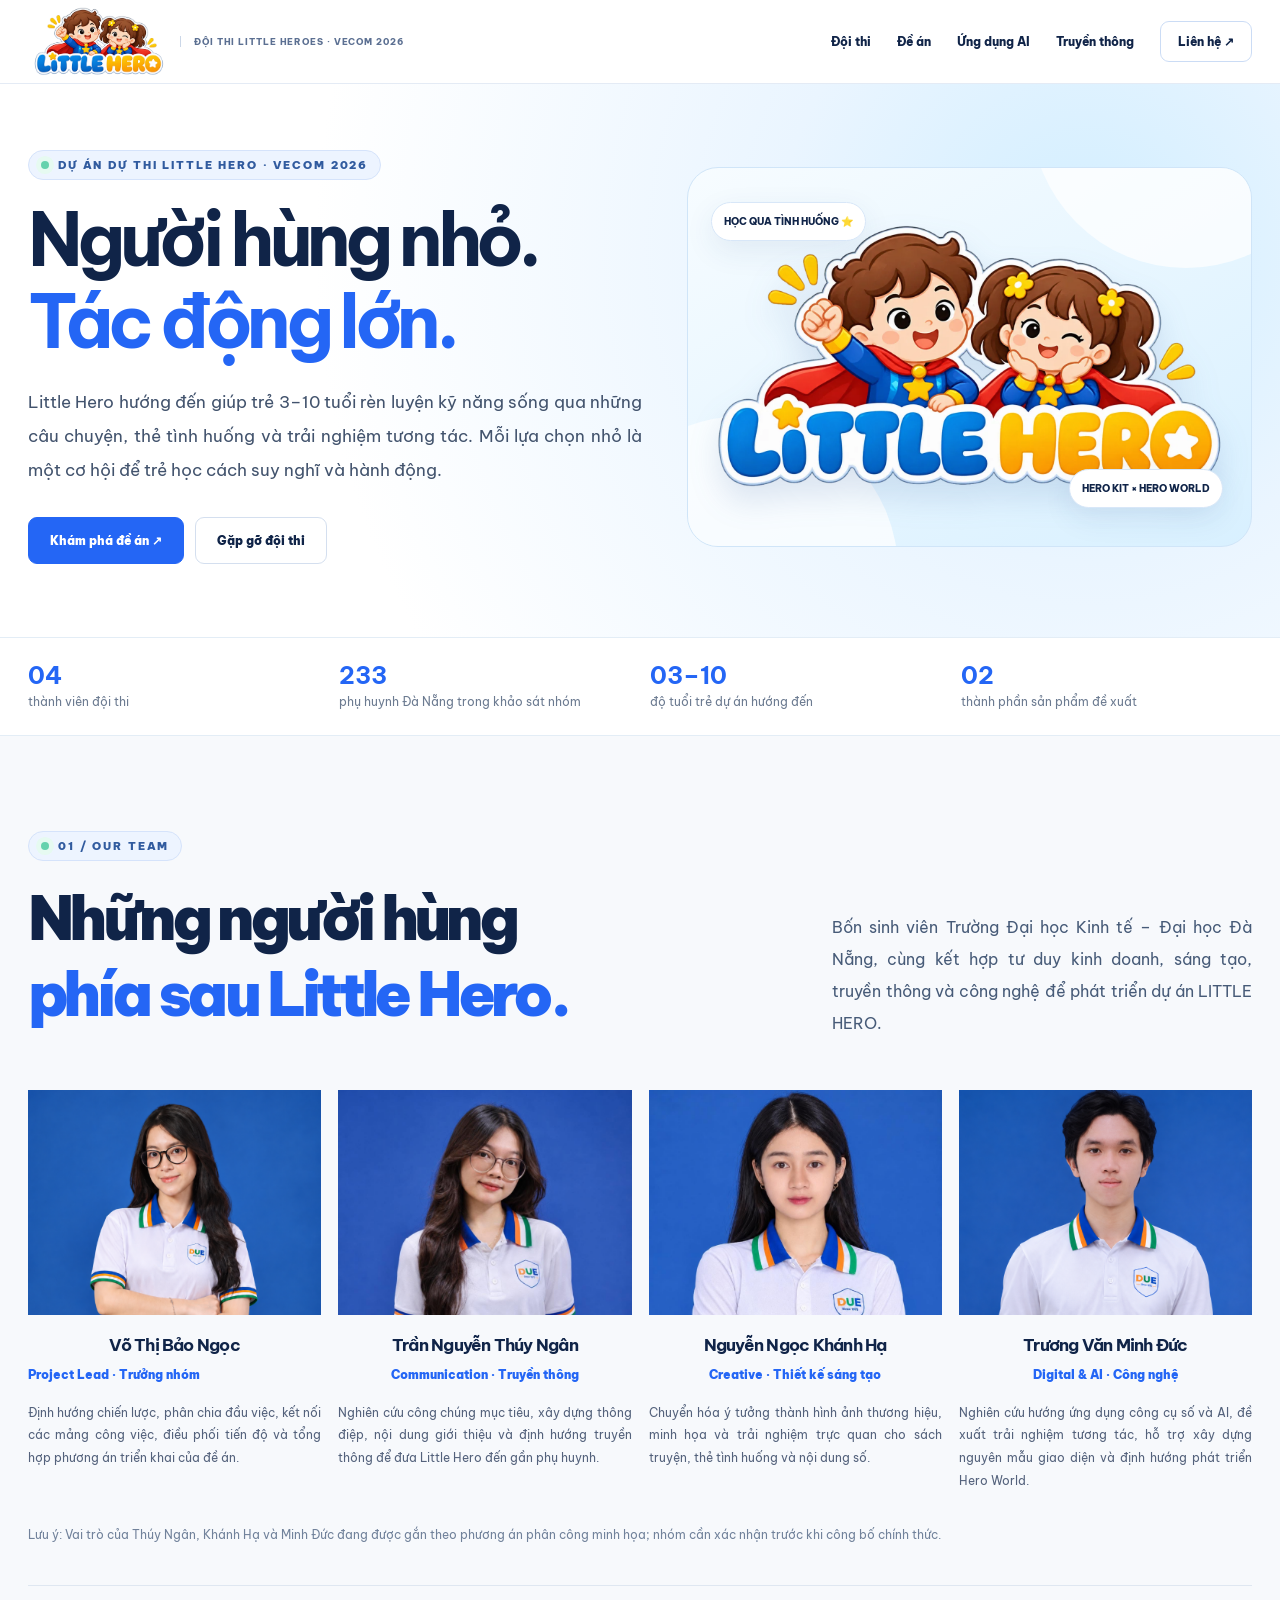
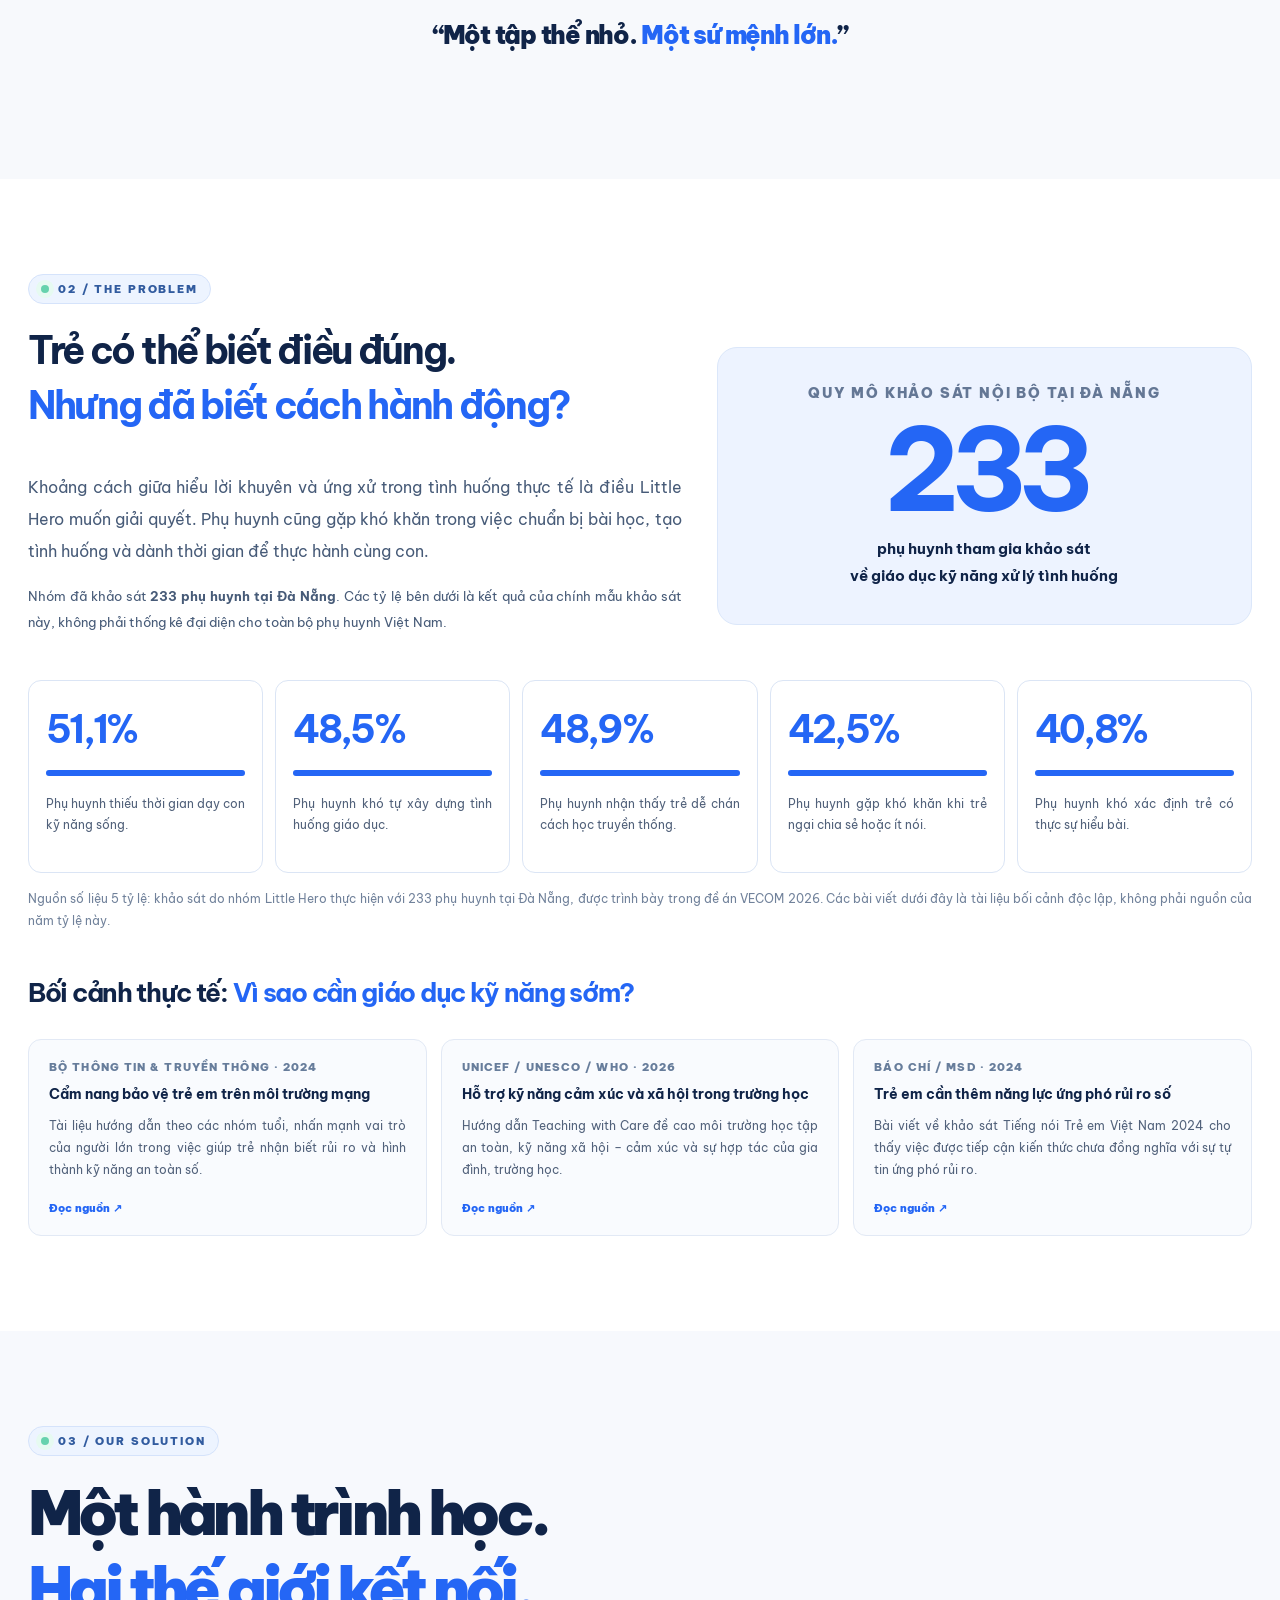
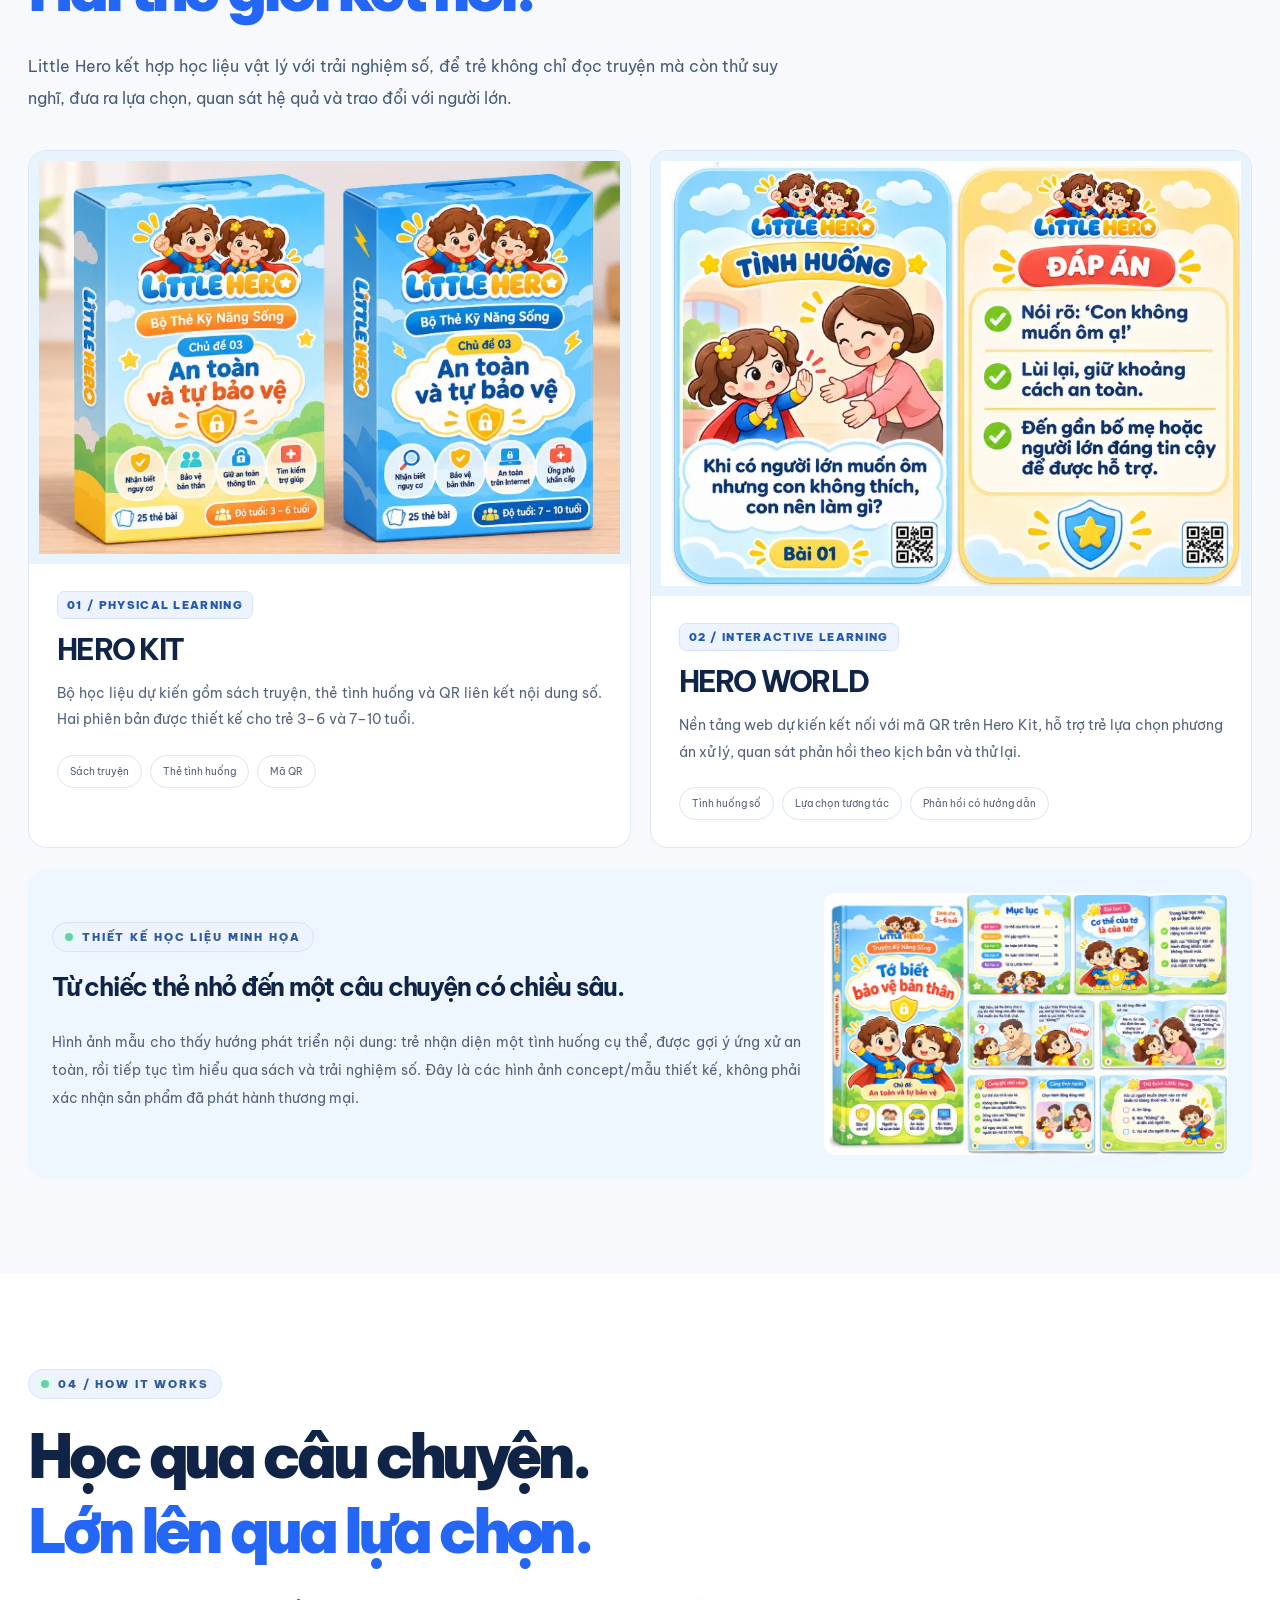
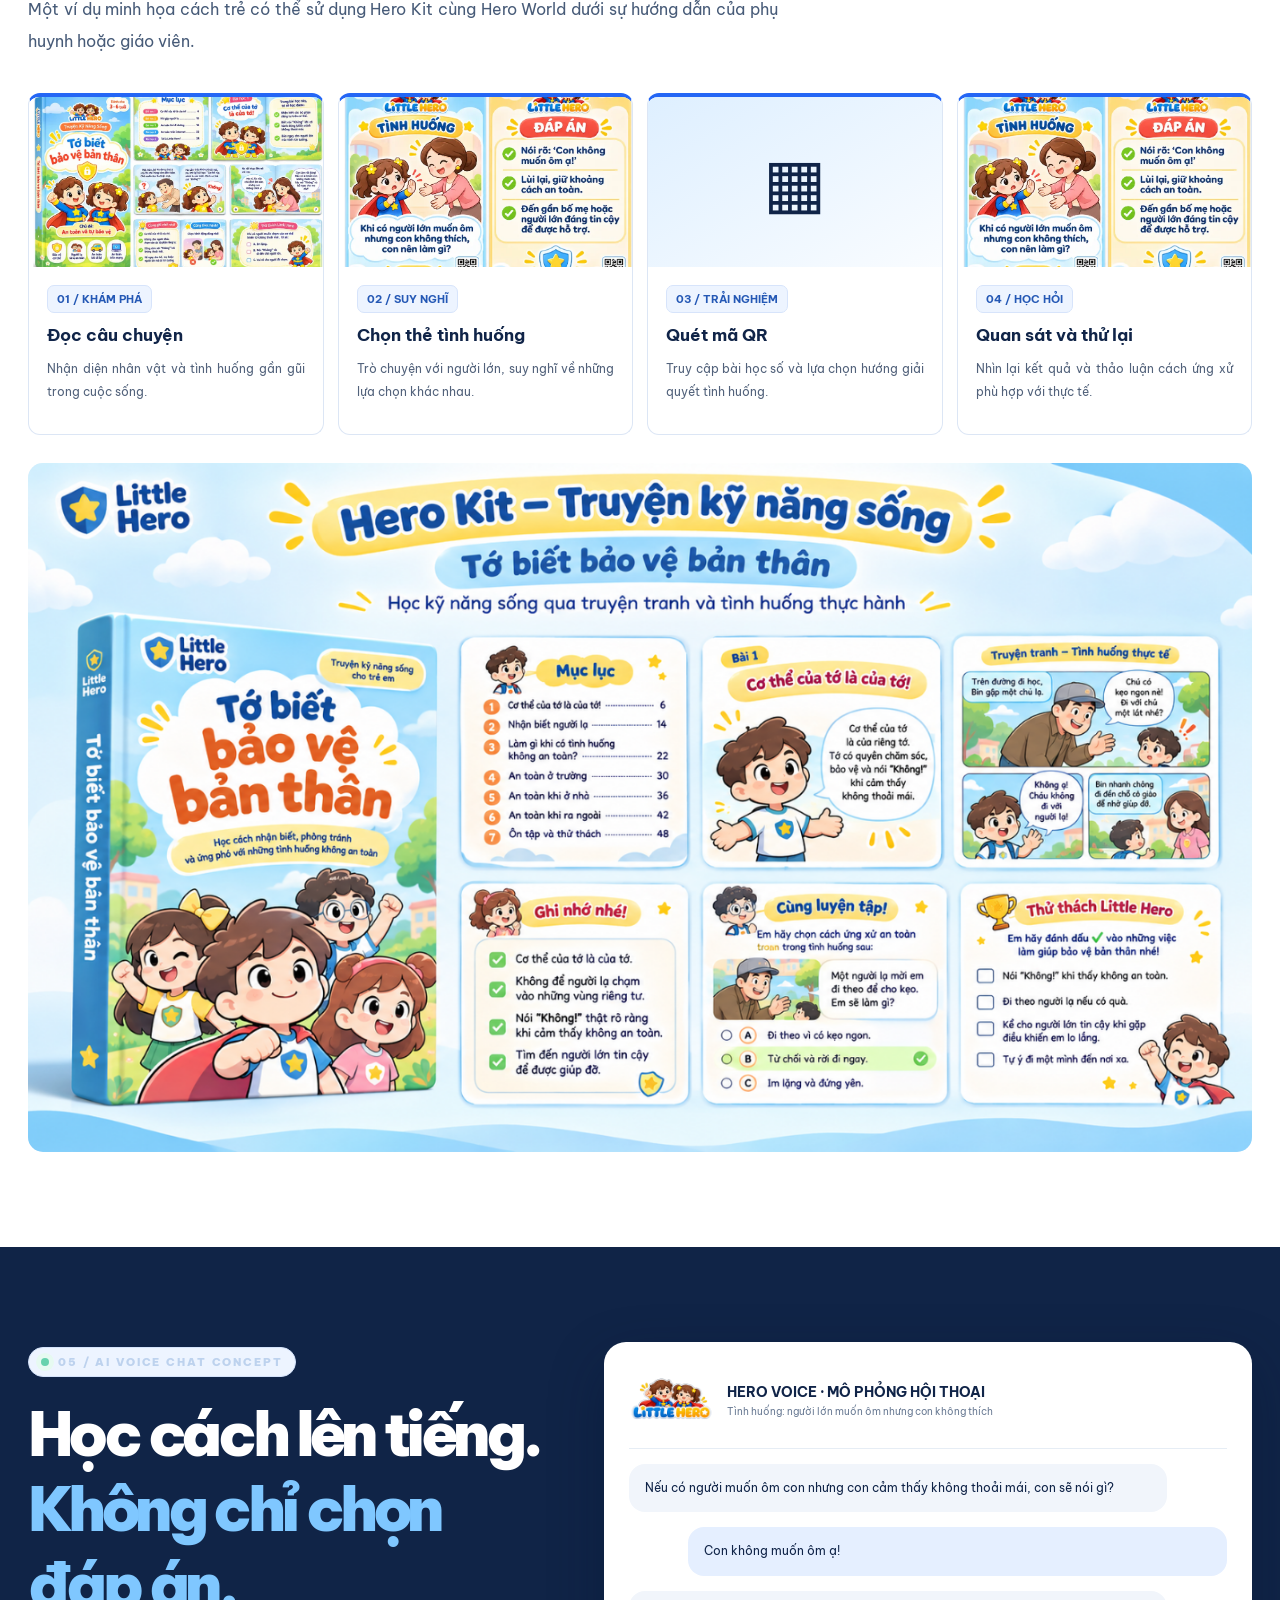
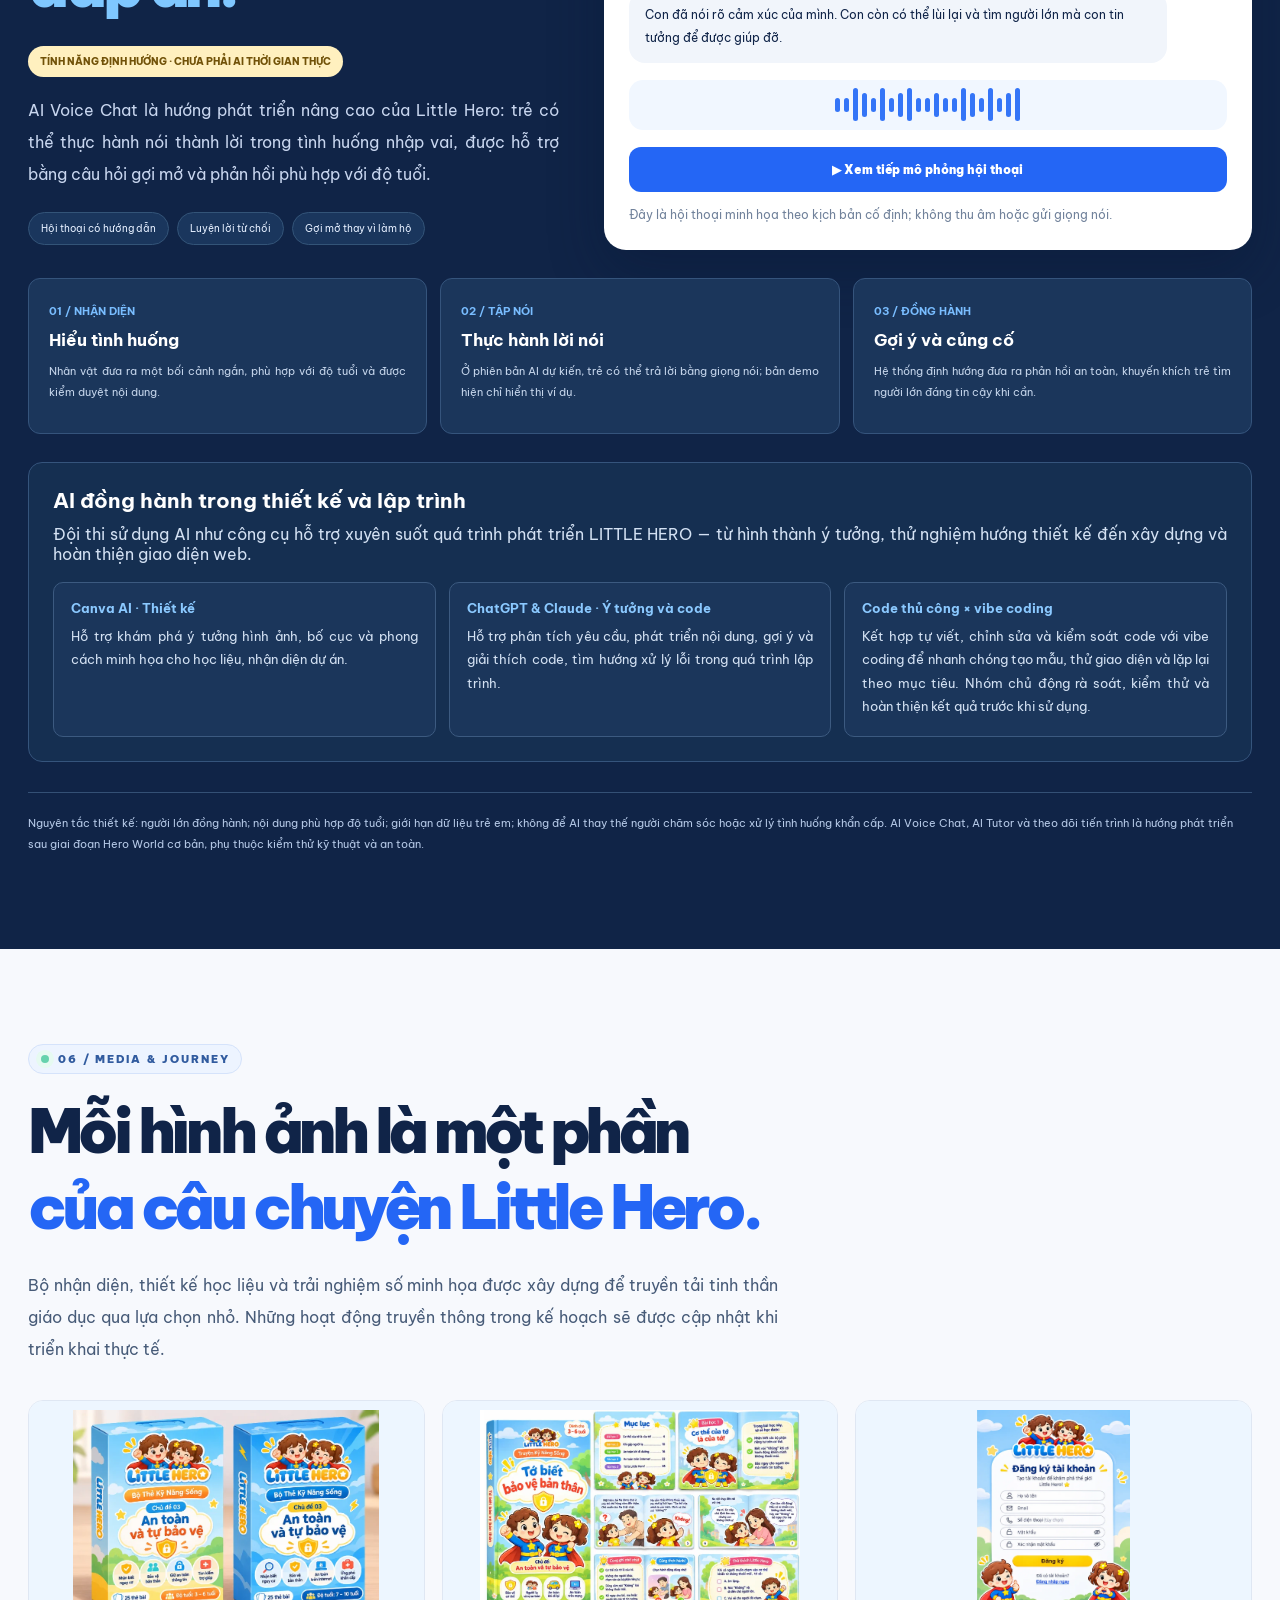
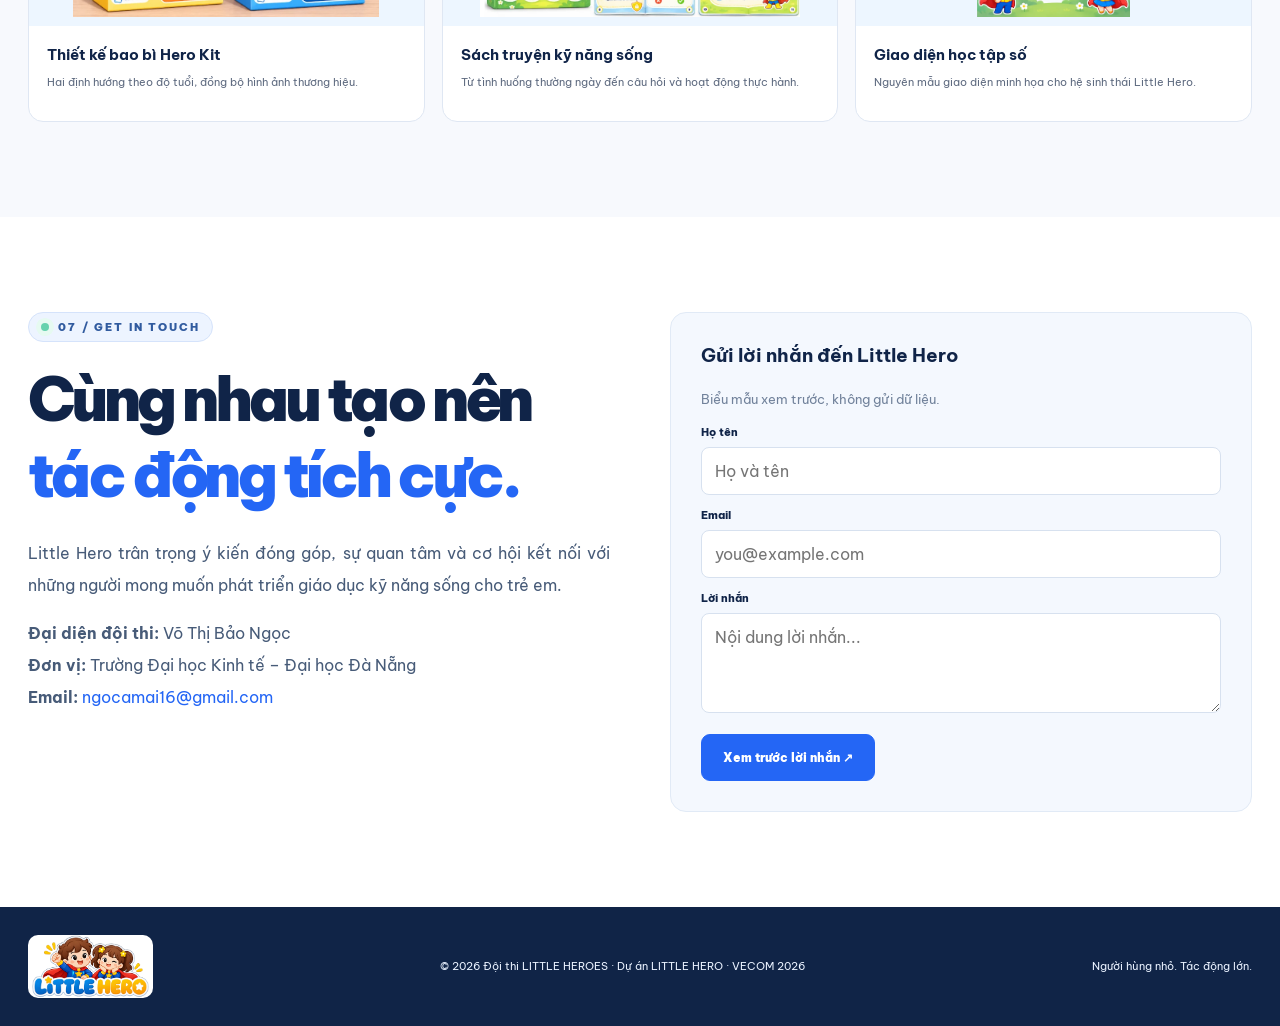
==== commit c332d026: "Document AI tools and hybrid coding workflow Co-authored-by: Copilot <223556219+Copilot@users.norepl" ====
--- a/index.html
+++ b/index.html
@@ -12,7 +12,7 @@
 <h3 style="margin-top:45px;font-size:26px;letter-spacing:-.05em">Bối cảnh thực tế: <span class="blue">Vì sao cần giáo dục kỹ năng sớm?</span></h3><div class="evidence"><article><small>BỘ THÔNG TIN & TRUYỀN THÔNG · 2024</small><b>Cẩm nang bảo vệ trẻ em trên môi trường mạng</b><p>Tài liệu hướng dẫn theo các nhóm tuổi, nhấn mạnh vai trò của người lớn trong việc giúp trẻ nhận biết rủi ro và hình thành kỹ năng an toàn số.</p><a target="_blank" rel="noopener" href="https://mst.gov.vn/ra-mat-cam-nang-bao-ve-tre-em-tren-moi-truong-mang-nam-2024-197241219110837884.htm">Đọc nguồn ↗</a></article><article><small>UNICEF / UNESCO / WHO · 2026</small><b>Hỗ trợ kỹ năng cảm xúc và xã hội trong trường học</b><p>Hướng dẫn Teaching with Care đề cao môi trường học tập an toàn, kỹ năng xã hội – cảm xúc và sự hợp tác của gia đình, trường học.</p><a target="_blank" rel="noopener" href="https://www.who.int/publications/i/item/9789240124912">Đọc nguồn ↗</a></article><article><small>BÁO CHÍ / MSD · 2024</small><b>Trẻ em cần thêm năng lực ứng phó rủi ro số</b><p>Bài viết về khảo sát Tiếng nói Trẻ em Việt Nam 2024 cho thấy việc được tiếp cận kiến thức chưa đồng nghĩa với sự tự tin ứng phó rủi ro.</p><a target="_blank" rel="noopener" href="https://ictvietnam.vn/ba-giai-phap-nham-ho-tro-bao-ve-tre-em-an-toan-tren-moi-truong-mang-67249.html">Đọc nguồn ↗</a></article></div></div></section>
 <section class="section soft"><div class="wrap"><div class="eyebrow">03 / Our solution</div><h2 class="title">Một hành trình học.<br><span class="blue">Hai thế giới kết nối.</span></h2><p class="intro">Little Hero kết hợp học liệu vật lý với trải nghiệm số, để trẻ không chỉ đọc truyện mà còn thử suy nghĩ, đưa ra lựa chọn, quan sát hệ quả và trao đổi với người lớn.</p><div class="products"><article class="productcard"><div class="productimage"><img src="assets/hero-kit-packaging.webp" alt="Mockup hộp Hero Kit hai nhóm tuổi"></div><div class="content"><small>01 / PHYSICAL LEARNING</small><h3>HERO KIT</h3><p>Bộ học liệu dự kiến gồm sách truyện, thẻ tình huống và QR liên kết nội dung số. Hai phiên bản được thiết kế cho trẻ 3–6 và 7–10 tuổi.</p><div class="chips"><span>Sách truyện</span><span>Thẻ tình huống</span><span>Mã QR</span></div></div></article><article class="productcard"><div class="productimage"><img src="assets/hero-kit-cards.webp" alt="Mẫu thẻ tình huống và đáp án Little Hero"></div><div class="content"><small>02 / INTERACTIVE LEARNING</small><h3>HERO WORLD</h3><p>Nền tảng web dự kiến kết nối với mã QR trên Hero Kit, hỗ trợ trẻ lựa chọn phương án xử lý, quan sát phản hồi theo kịch bản và thử lại.</p><div class="chips"><span>Tình huống số</span><span>Lựa chọn tương tác</span><span>Phản hồi có hướng dẫn</span></div></div></article></div><div class="feature"><div><div class="eyebrow">Thiết kế học liệu minh họa</div><h3>Từ chiếc thẻ nhỏ đến một câu chuyện có chiều sâu.</h3><p>Hình ảnh mẫu cho thấy hướng phát triển nội dung: trẻ nhận diện một tình huống cụ thể, được gợi ý ứng xử an toàn, rồi tiếp tục tìm hiểu qua sách và trải nghiệm số. Đây là các hình ảnh concept/mẫu thiết kế, không phải xác nhận sản phẩm đã phát hành thương mại.</p></div><img src="assets/little-hero-storybook.webp" alt="Các trang truyện và bài tập thực hành Little Hero"></div></div></section>
 <section class="section"><div class="wrap"><div class="eyebrow">04 / How it works</div><h2 class="title">Học qua câu chuyện.<br><span class="blue">Lớn lên qua lựa chọn.</span></h2><p class="intro">Một ví dụ minh họa cách trẻ có thể sử dụng Hero Kit cùng Hero World dưới sự hướng dẫn của phụ huynh hoặc giáo viên.</p><div class="steps"><article class="step"><img src="assets/little-hero-storybook.webp" alt="Bìa và các trang sách truyện"><div class="steptext"><b>01 / KHÁM PHÁ</b><h3>Đọc câu chuyện</h3><p>Nhận diện nhân vật và tình huống gần gũi trong cuộc sống.</p></div></article><article class="step"><img src="assets/hero-kit-cards.webp" alt="Bộ thẻ tình huống"><div class="steptext"><b>02 / SUY NGHĨ</b><h3>Chọn thẻ tình huống</h3><p>Trò chuyện với người lớn, suy nghĩ về những lựa chọn khác nhau.</p></div></article><article class="step"><div style="height:170px;display:grid;place-items:center;background:linear-gradient(150deg,#deefff,#f9fcff)"><span style="font-size:67px">▦</span></div><div class="steptext"><b>03 / TRẢI NGHIỆM</b><h3>Quét mã QR</h3><p>Truy cập bài học số và lựa chọn hướng giải quyết tình huống.</p></div></article><article class="step"><img src="assets/hero-kit-cards.webp" alt="Gợi ý phương án và phản hồi trên thẻ"><div class="steptext"><b>04 / HỌC HỎI</b><h3>Quan sát và thử lại</h3><p>Nhìn lại kết quả và thảo luận cách ứng xử phù hợp với thực tế.</p></div></article></div><div class="visualflow"><img src="assets/hero-kit-overview.png" alt="Tổng quan Hero Kit Little Hero gồm hộp truyện, mục lục, tình huống và hoạt động thực hành"></div></div></section>
-<section class="section voice" id="voice"><div class="wrap"><div class="voicegrid"><div><div class="eyebrow">05 / AI Voice Chat concept</div><h2 class="title">Học cách lên tiếng.<br><span style="color:#7fc7ff">Không chỉ chọn đáp án.</span></h2><span class="mini-flag">TÍNH NĂNG ĐỊNH HƯỚNG · CHƯA PHẢI AI THỜI GIAN THỰC</span><p class="intro">AI Voice Chat là hướng phát triển nâng cao của Little Hero: trẻ có thể thực hành nói thành lời trong tình huống nhập vai, được hỗ trợ bằng câu hỏi gợi mở và phản hồi phù hợp với độ tuổi.</p><div class="chips"><span>Hội thoại có hướng dẫn</span><span>Luyện lời từ chối</span><span>Gợi mở thay vì làm hộ</span></div></div><div class="voicepanel"><div class="voicehead"><img src="assets/little-hero-characters.webp" alt="Logo Little Hero"><div><strong>HERO VOICE · MÔ PHỎNG HỘI THOẠI</strong><small>Tình huống: người lớn muốn ôm nhưng con không thích</small></div></div><div class="bubble ai">Nếu có người muốn ôm con nhưng con cảm thấy không thoải mái, con sẽ nói gì?</div><div class="bubble user">Con không muốn ôm ạ!</div><div class="bubble ai">Con đã nói rõ cảm xúc của mình. Con còn có thể lùi lại và tìm người lớn mà con tin tưởng để được giúp đỡ.</div><div class="wave"><i></i><i></i><i></i><i></i><i></i><i></i><i></i><i></i><i></i><i></i><i></i><i></i><i></i><i></i><i></i><i></i><i></i><i></i><i></i><i></i><i></i></div><button class="mic" id="voice-btn" type="button">▶ Xem tiếp mô phỏng hội thoại</button><p class="note" id="voice-note" style="margin:12px 0 0">Đây là hội thoại minh họa theo kịch bản cố định; không thu âm hoặc gửi giọng nói.</p></div></div><div class="workflow"><article><b>01 / NHẬN DIỆN</b><h3>Hiểu tình huống</h3><p>Nhân vật đưa ra một bối cảnh ngắn, phù hợp với độ tuổi và được kiểm duyệt nội dung.</p></article><article><b>02 / TẬP NÓI</b><h3>Thực hành lời nói</h3><p>Ở phiên bản AI dự kiến, trẻ có thể trả lời bằng giọng nói; bản demo hiện chỉ hiển thị ví dụ.</p></article><article><b>03 / ĐỒNG HÀNH</b><h3>Gợi ý và củng cố</h3><p>Hệ thống định hướng đưa ra phản hồi an toàn, khuyến khích trẻ tìm người lớn đáng tin cậy khi cần.</p></article></div><div class="voicesafety">Nguyên tắc thiết kế: người lớn đồng hành; nội dung phù hợp độ tuổi; giới hạn dữ liệu trẻ em; không để AI thay thế người chăm sóc hoặc xử lý tình huống khẩn cấp. AI Voice Chat, AI Tutor và theo dõi tiến trình là hướng phát triển sau giai đoạn Hero World cơ bản, phụ thuộc kiểm thử kỹ thuật và an toàn.</div></div></section>
+<section class="section voice" id="voice"><div class="wrap"><div class="voicegrid"><div><div class="eyebrow">05 / AI Voice Chat concept</div><h2 class="title">Học cách lên tiếng.<br><span style="color:#7fc7ff">Không chỉ chọn đáp án.</span></h2><span class="mini-flag">TÍNH NĂNG ĐỊNH HƯỚNG · CHƯA PHẢI AI THỜI GIAN THỰC</span><p class="intro">AI Voice Chat là hướng phát triển nâng cao của Little Hero: trẻ có thể thực hành nói thành lời trong tình huống nhập vai, được hỗ trợ bằng câu hỏi gợi mở và phản hồi phù hợp với độ tuổi.</p><div class="chips"><span>Hội thoại có hướng dẫn</span><span>Luyện lời từ chối</span><span>Gợi mở thay vì làm hộ</span></div></div><div class="voicepanel"><div class="voicehead"><img src="assets/little-hero-characters.webp" alt="Logo Little Hero"><div><strong>HERO VOICE · MÔ PHỎNG HỘI THOẠI</strong><small>Tình huống: người lớn muốn ôm nhưng con không thích</small></div></div><div class="bubble ai">Nếu có người muốn ôm con nhưng con cảm thấy không thoải mái, con sẽ nói gì?</div><div class="bubble user">Con không muốn ôm ạ!</div><div class="bubble ai">Con đã nói rõ cảm xúc của mình. Con còn có thể lùi lại và tìm người lớn mà con tin tưởng để được giúp đỡ.</div><div class="wave"><i></i><i></i><i></i><i></i><i></i><i></i><i></i><i></i><i></i><i></i><i></i><i></i><i></i><i></i><i></i><i></i><i></i><i></i><i></i><i></i><i></i></div><button class="mic" id="voice-btn" type="button">▶ Xem tiếp mô phỏng hội thoại</button><p class="note" id="voice-note" style="margin:12px 0 0">Đây là hội thoại minh họa theo kịch bản cố định; không thu âm hoặc gửi giọng nói.</p></div></div><div class="workflow"><article><b>01 / NHẬN DIỆN</b><h3>Hiểu tình huống</h3><p>Nhân vật đưa ra một bối cảnh ngắn, phù hợp với độ tuổi và được kiểm duyệt nội dung.</p></article><article><b>02 / TẬP NÓI</b><h3>Thực hành lời nói</h3><p>Ở phiên bản AI dự kiến, trẻ có thể trả lời bằng giọng nói; bản demo hiện chỉ hiển thị ví dụ.</p></article><article><b>03 / ĐỒNG HÀNH</b><h3>Gợi ý và củng cố</h3><p>Hệ thống định hướng đưa ra phản hồi an toàn, khuyến khích trẻ tìm người lớn đáng tin cậy khi cần.</p></article></div><div class="ai-practice"><h3>AI đồng hành trong thiết kế và lập trình</h3><p>Đội thi sử dụng AI như công cụ hỗ trợ xuyên suốt quá trình phát triển LITTLE HERO — từ hình thành ý tưởng, thử nghiệm hướng thiết kế đến xây dựng và hoàn thiện giao diện web.</p><div class="ai-tools"><article><b>Canva AI · Thiết kế</b><p>Hỗ trợ khám phá ý tưởng hình ảnh, bố cục và phong cách minh họa cho học liệu, nhận diện dự án.</p></article><article><b>ChatGPT &amp; Claude · Ý tưởng và code</b><p>Hỗ trợ phân tích yêu cầu, phát triển nội dung, gợi ý và giải thích code, tìm hướng xử lý lỗi trong quá trình lập trình.</p></article><article><b>Code thủ công × vibe coding</b><p>Kết hợp tự viết, chỉnh sửa và kiểm soát code với vibe coding để nhanh chóng tạo mẫu, thử giao diện và lặp lại theo mục tiêu. Nhóm chủ động rà soát, kiểm thử và hoàn thiện kết quả trước khi sử dụng.</p></article></div></div><div class="voicesafety">Nguyên tắc thiết kế: người lớn đồng hành; nội dung phù hợp độ tuổi; giới hạn dữ liệu trẻ em; không để AI thay thế người chăm sóc hoặc xử lý tình huống khẩn cấp. AI Voice Chat, AI Tutor và theo dõi tiến trình là hướng phát triển sau giai đoạn Hero World cơ bản, phụ thuộc kiểm thử kỹ thuật và an toàn.</div></div></section>
 <section class="section soft" id="media"><div class="wrap"><div class="eyebrow">06 / Media & journey</div><h2 class="title">Mỗi hình ảnh là một phần<br><span class="blue">của câu chuyện Little Hero.</span></h2><p class="intro">Bộ nhận diện, thiết kế học liệu và trải nghiệm số minh họa được xây dựng để truyền tải tinh thần giáo dục qua lựa chọn nhỏ. Những hoạt động truyền thông trong kế hoạch sẽ được cập nhật khi triển khai thực tế.</p><div class="gallery"><article><img src="assets/hero-kit-packaging.webp" alt="Bộ hộp sản phẩm Hero Kit"><div><b>Thiết kế bao bì Hero Kit</b><p>Hai định hướng theo độ tuổi, đồng bộ hình ảnh thương hiệu.</p></div></article><article><img src="assets/little-hero-storybook.webp" alt="Bộ truyện tranh minh họa"><div><b>Sách truyện kỹ năng sống</b><p>Từ tình huống thường ngày đến câu hỏi và hoạt động thực hành.</p></div></article><article><img src="assets/hero-world-registration-concept.webp" alt="Giao diện đăng ký tài khoản Little Hero"><div><b>Giao diện học tập số</b><p>Nguyên mẫu giao diện minh họa cho hệ sinh thái Little Hero.</p></div></article></div></div></section>
 <section class="section" id="contact"><div class="wrap contact-grid"><div><div class="eyebrow">07 / Get in touch</div><h2 class="title">Cùng nhau tạo nên<br><span class="blue">tác động tích cực.</span></h2><p class="intro">Little Hero trân trọng ý kiến đóng góp, sự quan tâm và cơ hội kết nối với những người mong muốn phát triển giáo dục kỹ năng sống cho trẻ em.</p><p class="intro"><b>Đại diện đội thi:</b> Võ Thị Bảo Ngọc<br><b>Đơn vị:</b> Trường Đại học Kinh tế – Đại học Đà Nẵng<br><b>Email:</b> <a style="color:var(--blue)" href="mailto:ngocamai16@gmail.com">ngocamai16@gmail.com</a></p></div><div class="contact-card"><h3>Gửi lời nhắn đến Little Hero</h3><p class="note">Biểu mẫu xem trước, không gửi dữ liệu.</p><form id="contactform"><label for="name">Họ tên</label><input id="name" required placeholder="Họ và tên"><label for="email">Email</label><input id="email" type="email" required placeholder="you@example.com"><label for="message">Lời nhắn</label><textarea id="message" required placeholder="Nội dung lời nhắn..."></textarea><button type="submit" class="btn" style="margin-top:17px">Xem trước lời nhắn ↗</button></form></div></div></section></main>
 <footer class="footer"><div class="wrap foot"><img src="assets/little-hero-characters.webp" alt="Logo dự án Little Hero"><span>© 2026 Đội thi LITTLE HEROES · Dự án LITTLE HERO · VECOM 2026</span><span>Người hùng nhỏ. Tác động lớn.</span></div></footer>
--- a/team-portraits.css
+++ b/team-portraits.css
@@ -158,3 +158,59 @@
   background: #edf4ff;
   color: #2458b5;
 }
+
+.ai-practice {
+  margin-top: 28px;
+  padding: 24px;
+  border: 1px solid #35547c;
+  border-radius: 14px;
+  background: #152f51;
+}
+
+.ai-practice > h3 {
+  margin-bottom: 10px;
+  color: #fff;
+  font-size: 21px;
+}
+
+.ai-practice > p,
+.ai-tools p {
+  color: #d3e1f3;
+}
+
+.ai-tools {
+  display: grid;
+  grid-template-columns: repeat(3, 1fr);
+  gap: 13px;
+  margin-top: 18px;
+}
+
+.ai-tools article {
+  padding: 17px;
+  border: 1px solid #3c5a80;
+  border-radius: 10px;
+  background: #1b365b;
+}
+
+.ai-tools b {
+  display: block;
+  margin-bottom: 9px;
+  color: #8bc9ff;
+  font-size: 13px;
+}
+
+.ai-tools p {
+  margin: 0;
+  font-size: 13px;
+  line-height: 1.8;
+}
+
+@media (max-width: 670px) {
+  .ai-practice {
+    padding: 18px;
+  }
+
+  .ai-tools {
+    grid-template-columns: 1fr;
+  }
+}
